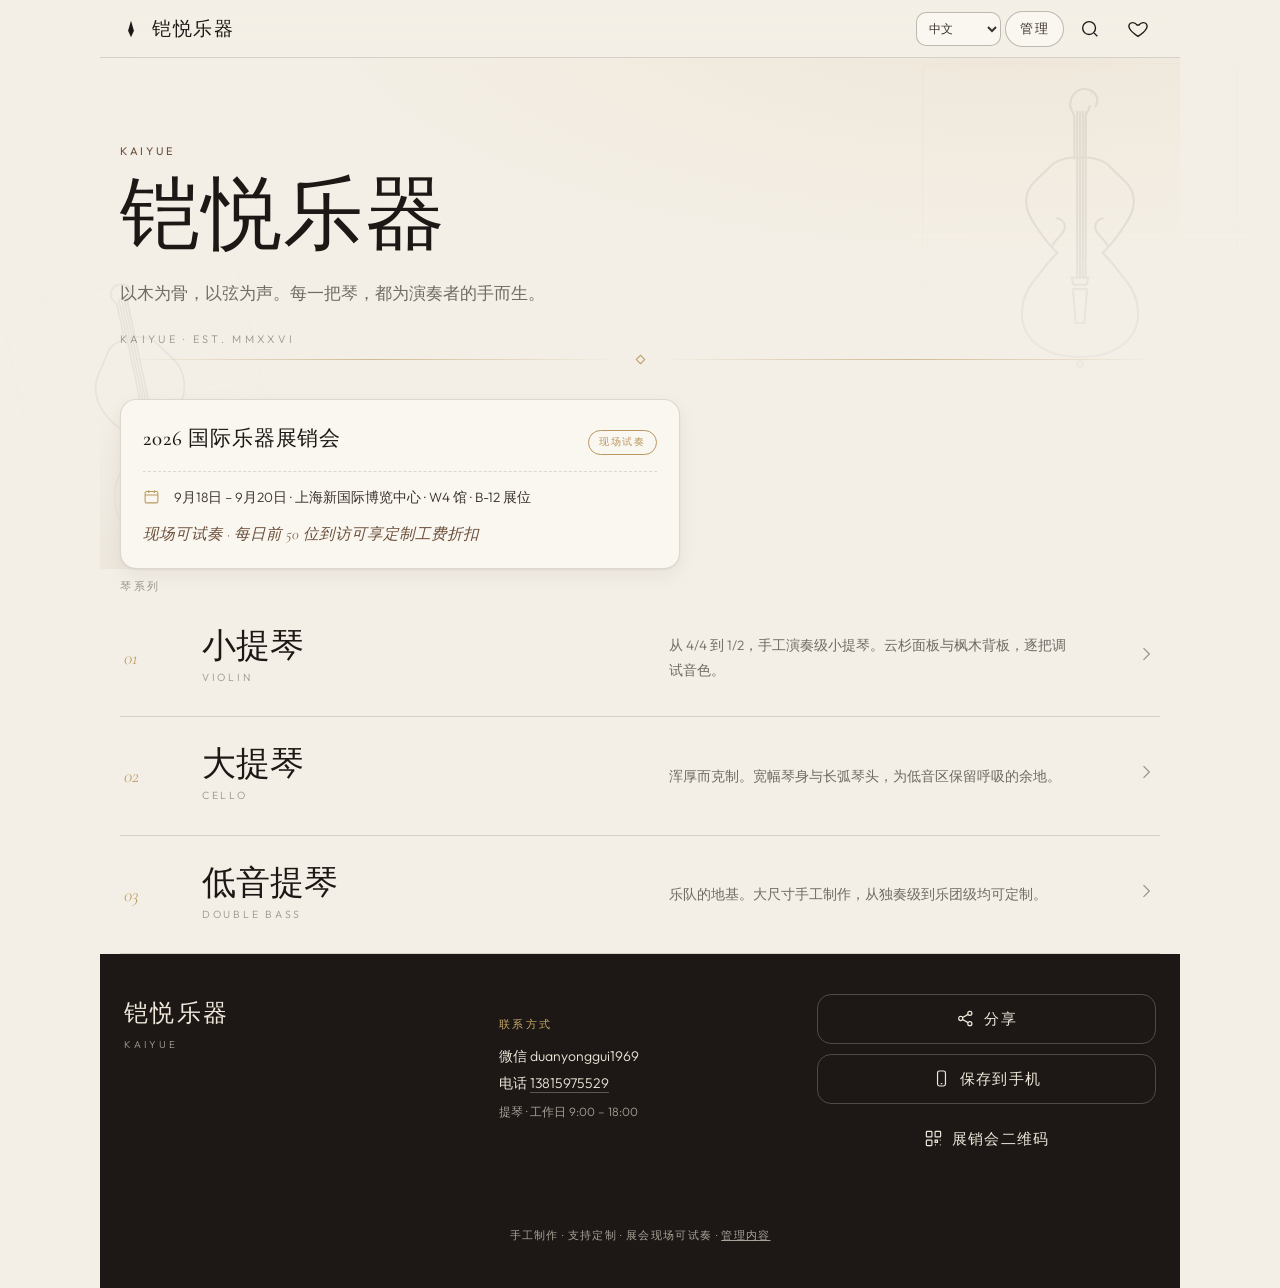
==== index.html @ 927de831 "full i18n for instruments (en/ja/ko), brand kaiyue, tag labels" ====
<!doctype html>
<html lang="zh-CN">
<head>
<meta charset="utf-8">
<meta name="viewport" content="width=device-width, initial-scale=1, viewport-fit=cover">
<title>拾弦提琴工坊 · 手工提琴</title>
<meta name="description" content="拾弦提琴工坊：手工小提琴、大提琴、低音提琴。2026 国际乐器展销会现场展示，扫码即览全部琴款。">
<meta name="theme-color" content="#1d1815">
<link rel="icon" href="data:image/svg+xml,%3Csvg xmlns='http://www.w3.org/2000/svg' viewBox='0 0 32 32'%3E%3Crect width='32' height='32' rx='7' fill='%231d1815'/%3E%3Cpath d='M16 8 L20 22 L16 24 L12 22 Z' fill='%23c9a86a'/%3E%3C/svg%3E">
<link rel="preconnect" href="https://fonts.googleapis.com">
<link rel="preconnect" href="https://fonts.gstatic.com" crossorigin>
<link href="https://fonts.googleapis.com/css2?family=Cormorant+Garamond:ital,wght@0,300;0,400;0,500;1,300&family=Outfit:wght@300;400;500&display=swap" rel="stylesheet">
<link rel="stylesheet" href="css/style.css?v=12">
</head>
<body>
<div class="app">
  <header class="topbar" id="topbar">
    <button class="brand" data-route="/" aria-label="回到首页">
      <span class="brand-mark" aria-hidden="true"></span>
      <span class="brand-name" id="brandName">拾弦提琴工坊</span>
    </button>
    <div class="topbar-actions">
      <select class="lang-select" id="langSel" aria-label="Language"></select>
      <button class="top-admin" data-route="/admin" aria-label="内容管理">管理</button>
      <button class="icon-btn" id="btnSearch" data-route="/search" aria-label="搜索">
        <svg viewBox="0 0 24 24" fill="none" stroke="currentColor" stroke-width="1.5"><circle cx="11" cy="11" r="7"/><path d="m20 20-3.5-3.5"/></svg>
      </button>
      <button class="icon-btn" id="btnFav" data-route="/favorites" aria-label="我的收藏">
        <svg viewBox="0 0 24 24" fill="none" stroke="currentColor" stroke-width="1.5"><path d="M12 20s-7.5-4.6-9.5-9C1 7.5 3.4 5 6.2 5c1.9 0 3.6 1 4.6 2.6h2.4C14.2 6 15.9 5 17.8 5 20.6 5 23 7.5 21.5 11c-2 4.4-9.5 9-9.5 9z"/></svg>
        <span class="badge-dot" id="favCount" hidden></span>
      </button>
    </div>
  </header>

  <nav class="series-rail" id="seriesRail" aria-label="系列切换">
    <button class="rail-chip" data-route="/" id="railHome">首页</button>
    <button class="rail-chip" data-series="violin">小提琴</button>
    <button class="rail-chip" data-series="cello">大提琴</button>
    <button class="rail-chip" data-series="bass">低音提琴</button>
    <button class="rail-chip" data-route="/favorites" id="railFav">收藏</button>
  </nav>

  <main id="view" class="view" aria-live="polite"></main>

  <footer class="footer">
    <div class="footer-brand">
      <p class="footer-name" id="footerBrand">拾弦提琴工坊</p>
      <p class="footer-en" id="footerEn">SHIXIAN · LUTHIER</p>
    </div>
    <div class="footer-contact">
      <p class="footer-label" id="footerContactLabel">联系方式</p>
      <p class="contact-line">微信 <span id="footerWechat">shixian_luthier</span></p>
      <p class="contact-line">电话 <a href="tel:13800000000" id="footerPhone">138-0000-0000</a></p>
      <p class="footer-note" id="footerNote"></p>
    </div>
    <div class="footer-actions">
      <button class="btn btn-ghost" id="btnShare">
        <svg viewBox="0 0 24 24" fill="none" stroke="currentColor" stroke-width="1.5"><circle cx="6" cy="12" r="2.6"/><circle cx="17.5" cy="5.5" r="2.6"/><circle cx="17.5" cy="18.5" r="2.6"/><path d="m8.4 10.8 6.8-4m-6.8 6.4 6.8 4"/></svg>
        <span data-lbl="share">分享</span>
      </button>
      <button class="btn btn-ghost" id="btnSavePhone">
        <svg viewBox="0 0 24 24" fill="none" stroke="currentColor" stroke-width="1.5"><rect x="7" y="2.5" width="10" height="19" rx="2.4"/><path d="M11 18.5h2"/></svg>
        <span data-lbl="savePhone">保存到手机</span>
      </button>
      <button class="btn btn-solid" id="btnQr">
        <svg viewBox="0 0 24 24" fill="none" stroke="currentColor" stroke-width="1.5"><rect x="3" y="3" width="7" height="7" rx="1"/><rect x="14" y="3" width="7" height="7" rx="1"/><rect x="3" y="14" width="7" height="7" rx="1"/><path d="M14 14h3v3h-3zM20 14h1M14 20h1M20 20h1"/></svg>
        <span data-lbl="qr">展销会二维码</span>
      </button>
    </div>
    <p class="footer-copy">手工制作 · 支持定制 · 展会现场可试奏 · <button class="admin-link" data-route="/admin">管理内容</button></p>
  </footer>
</div>

<div class="lightbox" id="lightbox" hidden>
  <button class="lightbox-close" id="lbClose" aria-label="关闭">
    <svg viewBox="0 0 24 24" fill="none" stroke="currentColor" stroke-width="1.5"><path d="M6 6l12 12M18 6L6 18"/></svg>
  </button>
  <img id="lbImg" alt="" />
  <p class="lightbox-caption" id="lbCaption"></p>
</div>

<div class="modal" id="modal" hidden>
  <div class="modal-card">
    <button class="modal-close" id="modalClose" aria-label="关闭">
      <svg viewBox="0 0 24 24" fill="none" stroke="currentColor" stroke-width="1.5"><path d="M6 6l12 12M18 6L6 18"/></svg>
    </button>
    <div id="modalBody"></div>
  </div>
</div>

<div class="toast" id="toast" hidden></div>

<script src="js/app.js?v=18" defer></script>
</body>
</html>
---- css/style.css ----
/* ============================================================
   拾弦提琴工坊 · 展销会手机官网
   Minimal & elegant — deep wood / cream / muted gold
   ============================================================ */

:root {
  --ink: #1d1815;
  --ink-2: #3a322b;
  --wood: #4a3428;
  --wood-2: #6b4f3a;
  --cream: #f4efe6;
  --paper: #faf7f0;
  --gold: #b9985f;
  --gold-2: #c9a86a;
  --line: rgba(29, 24, 21, 0.14);
  --line-strong: rgba(29, 24, 21, 0.28);
  --muted: rgba(29, 24, 21, 0.62);
  --muted-2: rgba(29, 24, 21, 0.42);
  --on-dark: #efe8db;
  --on-dark-muted: rgba(239, 232, 219, 0.66);
  --font-display: "Cormorant Garamond", Georgia, "Songti SC", serif;
  --font-body: "Outfit", -apple-system, BlinkMacSystemFont, "PingFang SC", "Microsoft YaHei", sans-serif;
  --r-s: 10px;
  --r-m: 16px;
  --r-l: 24px;
  --topbar-h: 58px;
  --ease: cubic-bezier(0.22, 0.61, 0.36, 1);
  --shadow-1: 0 1px 2px rgba(29, 24, 21, 0.05), 0 6px 20px rgba(29, 24, 21, 0.06);
}

* { margin: 0; padding: 0; box-sizing: border-box; }

/* The hidden attribute must always win over any author display rule
   (fixes invisible fixed overlays intercepting pointer events). */
[hidden] { display: none !important; }

html { -webkit-text-size-adjust: 100%; scroll-behavior: smooth; }

body {
  font-family: var(--font-body);
  font-weight: 300;
  font-size: 16px;
  line-height: 1.65;
  color: var(--ink);
  background: var(--cream);
  -webkit-font-smoothing: antialiased;
  min-height: 100dvh;
}

img { display: block; max-width: 100%; }
a { color: inherit; text-decoration: none; }
button { font: inherit; color: inherit; background: none; border: 0; cursor: pointer; }
button:focus-visible, a:focus-visible { outline: 2px solid var(--gold); outline-offset: 2px; border-radius: 4px; }

::selection { background: var(--gold-2); color: var(--ink); }

.app { max-width: 720px; margin: 0 auto; min-height: 100dvh; display: flex; flex-direction: column; }

/* ---------- topbar ---------- */
.topbar {
  position: sticky; top: 0; z-index: 40;
  height: var(--topbar-h);
  display: flex; align-items: center; justify-content: space-between;
  padding: 0 20px;
  background: rgba(244, 239, 230, 0.88);
  -webkit-backdrop-filter: blur(14px); backdrop-filter: blur(14px);
  border-bottom: 1px solid var(--line);
}
.brand { display: flex; align-items: center; gap: 10px; padding: 6px 0; }
.brand-mark {
  width: 22px; height: 22px; flex: none;
  background: var(--ink);
  -webkit-mask: url("data:image/svg+xml,%3Csvg xmlns='http://www.w3.org/2000/svg' viewBox='0 0 24 24'%3E%3Cpath d='M12 3 15.2 14 12 21 8.8 14 Z'/%3E%3C/svg%3E") center/contain no-repeat;
  mask: url("data:image/svg+xml,%3Csvg xmlns='http://www.w3.org/2000/svg' viewBox='0 0 24 24'%3E%3Cpath d='M12 3 15.2 14 12 21 8.8 14 Z'/%3E%3C/svg%3E") center/contain no-repeat;
}
.brand-name { font-family: var(--font-display); font-size: 19px; font-weight: 500; letter-spacing: 0.08em; }
.topbar-actions { display: flex; gap: 4px; align-items: center; }
.top-admin {
  height: 36px; padding: 0 14px; border-radius: 999px;
  border: 1px solid var(--line-strong); background: var(--paper);
  font-size: 12.5px; letter-spacing: 0.12em; color: var(--ink-2);
  transition: background-color 0.2s var(--ease), border-color 0.2s var(--ease);
}
.top-admin:active { background: rgba(29, 24, 21, 0.07); border-color: var(--gold); }
.icon-btn {
  position: relative; width: 44px; height: 44px; border-radius: 12px;
  display: inline-flex; align-items: center; justify-content: center;
  color: var(--ink); transition: background-color 0.2s var(--ease);
}
.icon-btn:active { background: rgba(29, 24, 21, 0.07); }
.icon-btn svg { width: 22px; height: 22px; }
.badge-dot {
  position: absolute; top: 7px; right: 7px;
  min-width: 16px; height: 16px; padding: 0 4px;
  border-radius: 999px; background: var(--gold); color: #fff;
  font-size: 10px; font-weight: 500; line-height: 16px; text-align: center;
}

/* ---------- floating series rail ---------- */
.series-rail {
  position: fixed; top: calc(var(--topbar-h) + 10px); left: 0; right: 0; z-index: 39;
  display: flex; gap: 8px; justify-content: flex-start; overflow-x: auto;
  padding: 6px 20px 10px;
  scrollbar-width: none; -webkit-overflow-scrolling: touch;
  transform: translateY(-8px); opacity: 0; pointer-events: none;
  transition: transform 0.28s var(--ease), opacity 0.28s var(--ease);
}
.series-rail.show { transform: translateY(0); opacity: 1; pointer-events: auto; }
.series-rail::-webkit-scrollbar { display: none; }
.rail-chip {
  flex: none; height: 36px; padding: 0 18px; border-radius: 999px;
  background: var(--paper); border: 1px solid var(--line-strong);
  font-size: 13px; letter-spacing: 0.06em; color: var(--ink-2);
  transition: background-color 0.2s var(--ease), color 0.2s var(--ease), border-color 0.2s var(--ease);
}
.rail-chip.active { background: var(--ink); border-color: var(--ink); color: var(--on-dark); }

/* ---------- view + reveal ---------- */
.view { flex: 1; }
.view > section { padding: 0 20px; }
.reveal { opacity: 0; transform: translateY(14px); transition: opacity 0.55s var(--ease), transform 0.55s var(--ease); }
.reveal.in { opacity: 1; transform: none; }
@media (prefers-reduced-motion: reduce) {
  .reveal { opacity: 1; transform: none; transition: none; }
  * { scroll-behavior: auto !important; }
}

/* ---------- hero (home) ---------- */
.hero { padding-top: 56px !important; padding-bottom: 40px; }
.eyebrow {
  font-size: 11px; letter-spacing: 0.24em; text-transform: uppercase;
  color: var(--wood-2); font-weight: 400;
}
.hero h1 {
  margin-top: 14px;
  font-family: var(--font-display); font-weight: 300;
  font-size: clamp(2.5rem, 10.5vw, 4.2rem);
  line-height: 1.06; letter-spacing: 0.01em;
}
.hero-tagline {
  margin-top: 18px; max-width: 30em;
  color: var(--muted); font-size: 15px; line-height: 1.9;
}
.hero-en { margin-top: 22px; color: var(--muted-2); font-size: 11px; letter-spacing: 0.3em; text-transform: uppercase; }

/* expo card */
.expo {
  margin-top: 36px; padding: 22px 22px 20px;
  background: var(--paper); border: 1px solid var(--line); border-radius: var(--r-m);
  box-shadow: var(--shadow-1);
}
.expo-head { display: flex; align-items: baseline; justify-content: space-between; gap: 12px; }
.expo-title { font-family: var(--font-display); font-size: 21px; font-weight: 500; letter-spacing: 0.04em; }
.expo-badge {
  flex: none; font-size: 10px; letter-spacing: 0.18em; color: var(--gold);
  border: 1px solid var(--gold); border-radius: 999px; padding: 3px 10px;
}
.expo-row {
  display: flex; gap: 14px; margin-top: 14px;
  padding-top: 14px; border-top: 1px dashed var(--line);
  font-size: 13.5px; color: var(--ink-2);
}
.expo-row svg { width: 17px; height: 17px; flex: none; color: var(--gold); margin-top: 2px; }
.expo-note { margin-top: 14px; font-family: var(--font-display); font-style: italic; font-size: 15.5px; color: var(--wood-2); }

/* ---------- series index (home) ---------- */
.series-index { padding-top: 8px !important; padding-bottom: 44px; }
.series-index-title { font-size: 11px; letter-spacing: 0.24em; text-transform: uppercase; color: var(--muted-2); margin-bottom: 4px; }
.series-row {
  display: grid; grid-template-columns: 44px 1fr auto; align-items: center;
  gap: 14px; padding: 22px 2px;
  border-bottom: 1px solid var(--line);
  transition: background-color 0.2s var(--ease);
}
.series-row:first-child { border-top: 1px solid var(--line); }
.series-row:active { background: rgba(29, 24, 21, 0.03); }
.series-num { font-family: var(--font-display); font-style: italic; font-size: 19px; color: var(--gold); }
.series-row h2 { font-family: var(--font-display); font-weight: 400; font-size: clamp(1.55rem, 6vw, 2.1rem); line-height: 1.1; }
.series-row .en { font-size: 10.5px; letter-spacing: 0.26em; text-transform: uppercase; color: var(--muted-2); margin-top: 3px; }
.series-arrow { color: var(--muted-2); }
.series-arrow svg { width: 20px; height: 20px; }
.series-desc { display: none; }

/* ---------- chips / tags ---------- */
.chip-row { display: flex; flex-wrap: wrap; gap: 8px; }
.tag {
  display: inline-flex; align-items: center; gap: 5px;
  height: 24px; padding: 0 10px; border-radius: 999px;
  font-size: 11px; letter-spacing: 0.1em; border: 1px solid;
  line-height: 1;
}
.tag::before { content: ""; width: 4px; height: 4px; border-radius: 50%; background: currentColor; }
.tag-gold { color: var(--wood-2); border-color: rgba(185, 152, 95, 0.55); background: rgba(185, 152, 95, 0.08); }
.tag-wood { color: var(--wood); border-color: rgba(74, 52, 40, 0.4); background: rgba(74, 52, 40, 0.06); }
.tag-ink { color: var(--ink); border-color: rgba(29, 24, 21, 0.35); background: rgba(29, 24, 21, 0.04); }
.tag-outline { color: var(--ink-2); border-color: var(--line-strong); background: transparent; }

.filter-chip {
  flex: none; height: 34px; padding: 0 15px; border-radius: 999px;
  border: 1px solid var(--line-strong); background: var(--paper);
  font-size: 12.5px; letter-spacing: 0.05em; color: var(--ink-2);
  transition: background-color 0.2s var(--ease), color 0.2s var(--ease), border-color 0.2s var(--ease);
}
.filter-chip.active { background: var(--ink); border-color: var(--ink); color: var(--on-dark); }

/* ---------- page headers ---------- */
.back-row { text-align: left; margin-bottom: 20px; }
.back-pill {
  display: inline-flex; align-items: center; justify-content: center; gap: 6px;
  height: 44px; padding: 0 26px; border-radius: 999px;
  border: 1px solid var(--line-strong); background: var(--paper);
  font-size: 13px; letter-spacing: 0.16em; color: var(--ink-2);
  transition: background-color 0.2s var(--ease), border-color 0.2s var(--ease), transform 0.15s var(--ease);
}
.back-pill:active { transform: scale(0.97); background: rgba(29, 24, 21, 0.05); }
.back-pill svg { width: 16px; height: 16px; }
.page-head { padding-top: 44px !important; padding-bottom: 26px; }
.page-head .eyebrow { display: block; }
.page-head h1 { font-family: var(--font-display); font-weight: 300; font-size: clamp(2.1rem, 8vw, 3.2rem); line-height: 1.08; margin-top: 10px; }
.page-desc { margin-top: 12px; color: var(--muted); font-size: 14.5px; max-width: 34em; line-height: 1.85; }

/* ---------- instrument cards ---------- */
.grid-list { display: grid; gap: 18px; padding-bottom: 48px; }
.instrument-card {
  background: var(--paper); border: 1px solid var(--line); border-radius: var(--r-m);
  overflow: hidden; box-shadow: var(--shadow-1);
  display: flex; flex-direction: column;
  transition: transform 0.25s var(--ease), box-shadow 0.25s var(--ease);
}
.instrument-card:active { transform: scale(0.988); }
.card-media { position: relative; aspect-ratio: 4 / 3; overflow: hidden; background: #efe9dc; }
.card-media img {
  width: 100%; height: 100%; object-fit: cover;
  transition: transform 0.6s var(--ease);
}
.card-media img.loaded { animation: fadein 0.5s var(--ease); }
@keyframes fadein { from { opacity: 0; } to { opacity: 1; } }
.fav-btn {
  position: absolute; top: 10px; right: 10px; z-index: 2;
  width: 42px; height: 42px; border-radius: 50%;
  background: rgba(250, 247, 240, 0.92);
  -webkit-backdrop-filter: blur(6px); backdrop-filter: blur(6px);
  display: inline-flex; align-items: center; justify-content: center;
  box-shadow: 0 2px 10px rgba(29, 24, 21, 0.12);
  transition: transform 0.2s var(--ease);
}
.fav-btn:active { transform: scale(0.9); }
.fav-btn svg { width: 21px; height: 21px; stroke: var(--ink-2); fill: none; }
.fav-btn.on svg { fill: var(--gold); stroke: var(--gold); }
.zoom-hint {
  position: absolute; left: 10px; bottom: 10px; z-index: 2;
  height: 26px; padding: 0 10px; border-radius: 999px;
  background: rgba(29, 24, 21, 0.55); color: var(--on-dark);
  font-size: 10.5px; letter-spacing: 0.14em; display: inline-flex; align-items: center;
  -webkit-backdrop-filter: blur(4px); backdrop-filter: blur(4px);
}
.card-body { padding: 16px 18px 18px; display: flex; flex-direction: column; gap: 10px; }
.card-name { font-family: var(--font-display); font-size: 21px; font-weight: 500; line-height: 1.2; letter-spacing: 0.02em; }
.card-specs { color: var(--muted); font-size: 12.5px; line-height: 1.75; display: -webkit-box; -webkit-line-clamp: 2; -webkit-box-orient: vertical; overflow: hidden; }
.card-foot { margin-top: 2px; display: flex; align-items: baseline; justify-content: space-between; gap: 10px; }
.price { font-family: var(--font-display); font-size: 20px; font-weight: 500; color: var(--wood-2); letter-spacing: 0.02em; }
.price.negotiable { font-size: 16px; color: var(--muted); }
.card-more { font-size: 11.5px; letter-spacing: 0.16em; color: var(--gold); text-transform: uppercase; }

/* ---------- detail page ---------- */
.back-link {
  display: inline-flex; align-items: center; gap: 6px;
  height: 44px; padding: 0 4px; color: var(--muted);
  font-size: 13px; letter-spacing: 0.1em;
}
.back-link svg { width: 18px; height: 18px; }
.detail { padding-bottom: 56px; }
.detail-media {
  position: relative; border-radius: var(--r-m); overflow: hidden;
  aspect-ratio: 4 / 3; background: #efe9dc; border: 1px solid var(--line);
}
.detail-media img { width: 100%; height: 100%; object-fit: cover; }
.detail-media .fav-btn { top: 12px; right: 12px; }
.detail-title { margin-top: 24px; }
.detail-title h1 { font-family: var(--font-display); font-weight: 400; font-size: clamp(1.9rem, 7.5vw, 2.9rem); line-height: 1.1; }
.detail-series { margin-top: 6px; font-size: 11px; letter-spacing: 0.24em; text-transform: uppercase; color: var(--muted-2); }
.detail-tags { margin-top: 14px; }
.detail-price { margin-top: 18px; font-family: var(--font-display); font-size: 30px; font-weight: 500; color: var(--wood-2); }
.detail-price .negotiable { font-size: 20px; color: var(--muted); }
.detail-note { margin-top: 10px; font-family: var(--font-display); font-style: italic; font-size: 15.5px; color: var(--muted); }
.param-table { margin-top: 24px; border-top: 1px solid var(--line); }
.param-row {
  display: grid; grid-template-columns: 84px 1fr; gap: 14px;
  padding: 13px 2px; border-bottom: 1px solid var(--line);
  font-size: 13.5px; line-height: 1.7;
}
.param-row dt { color: var(--muted-2); font-size: 11.5px; letter-spacing: 0.12em; padding-top: 2px; }
.param-row dd { color: var(--ink-2); font-weight: 300; }
.detail-actions { margin-top: 30px; display: grid; gap: 10px; }
.btn {
  height: 50px; border-radius: 14px;
  display: inline-flex; align-items: center; justify-content: center; gap: 9px;
  font-size: 14.5px; letter-spacing: 0.08em; font-weight: 400;
  transition: transform 0.15s var(--ease), background-color 0.2s var(--ease), border-color 0.2s var(--ease);
}
.btn:active { transform: scale(0.985); }
.btn svg { width: 19px; height: 19px; }
.btn-solid { background: var(--ink); color: var(--on-dark); }
.btn-solid:active { background: var(--ink-2); }
.btn-outline { border: 1px solid var(--line-strong); background: var(--paper); color: var(--ink); }
.btn-ghost { border: 1px solid rgba(239, 232, 219, 0.24); color: var(--on-dark); }
.btn-fav-on { background: var(--wood); color: var(--on-dark); }
.btn-row { display: grid; grid-template-columns: 1fr 1fr; gap: 10px; }

/* ---------- favorites / search ---------- */
.search-box { display: flex; align-items: center; gap: 12px; padding: 2px 0 16px; border-bottom: 1px solid var(--line-strong); }
.search-box svg { width: 20px; height: 20px; color: var(--muted-2); flex: none; }
.search-box input {
  flex: 1; border: 0; background: transparent; outline: none;
  font: inherit; font-weight: 300; font-size: 17px; color: var(--ink);
}
.search-box input::placeholder { color: var(--muted-2); }
.result-count { margin: 14px 0 4px; font-size: 11.5px; letter-spacing: 0.14em; color: var(--muted-2); }
.empty {
  padding: 64px 20px; text-align: center; color: var(--muted);
}
.empty .empty-mark { width: 34px; height: 34px; margin: 0 auto 18px; color: var(--muted-2); }
.empty h3 { font-family: var(--font-display); font-weight: 400; font-size: 21px; color: var(--ink-2); margin-bottom: 8px; }
.empty p { font-size: 13.5px; }
.empty .btn { margin: 22px auto 0; max-width: 240px; width: 100%; }

/* ---------- skeleton ---------- */
.sk-card { border-radius: var(--r-m); overflow: hidden; background: var(--paper); border: 1px solid var(--line); }
.sk-media { aspect-ratio: 4/3; background: linear-gradient(100deg, #ede7d9 40%, #f3eee2 50%, #ede7d9 60%); background-size: 200% 100%; animation: shimmer 1.3s infinite linear; }
.sk-body { padding: 16px 18px; }
.sk-line { height: 12px; border-radius: 6px; margin-bottom: 10px; background: linear-gradient(100deg, #e9e2d2 40%, #f1ecdf 50%, #e9e2d2 60%); background-size: 200% 100%; animation: shimmer 1.3s infinite linear; }
.sk-line.w60 { width: 60%; } .sk-line.w40 { width: 40%; } .sk-line.w80 { width: 80%; }
@keyframes shimmer { to { background-position: -200% 0; } }

/* ---------- footer ---------- */
.footer { margin-top: auto; background: var(--ink); color: var(--on-dark); padding: 40px 24px 44px; }
.footer-brand { padding-bottom: 22px; border-bottom: 1px solid rgba(239, 232, 219, 0.14); }
.footer-name { font-family: var(--font-display); font-size: 24px; font-weight: 400; letter-spacing: 0.06em; }
.footer-en { margin-top: 4px; font-size: 10px; letter-spacing: 0.3em; text-transform: uppercase; color: var(--on-dark-muted); }
.footer-contact { padding: 22px 0; border-bottom: 1px solid rgba(239, 232, 219, 0.14); }
.footer-label { font-size: 10.5px; letter-spacing: 0.24em; text-transform: uppercase; color: var(--gold-2); margin-bottom: 10px; }
.contact-line { font-size: 14px; line-height: 1.9; color: var(--on-dark); }
.contact-line a { border-bottom: 1px solid rgba(239, 232, 219, 0.3); }
.footer-note { margin-top: 6px; font-size: 12px; color: var(--on-dark-muted); }
.footer-actions { padding: 22px 0 0; display: grid; grid-template-columns: 1fr; gap: 10px; }
.footer-copy { margin-top: 26px; font-size: 11px; letter-spacing: 0.12em; color: var(--on-dark-muted); text-align: center; }

/* ---------- lightbox ---------- */
.lightbox {
  position: fixed; inset: 0; z-index: 90;
  background: rgba(20, 16, 12, 0.93);
  -webkit-backdrop-filter: blur(8px); backdrop-filter: blur(8px);
  display: flex; flex-direction: column; align-items: center; justify-content: center;
  padding: 24px; opacity: 0; transition: opacity 0.25s var(--ease);
}
.lightbox.open { opacity: 1; }
.lightbox img {
  max-width: 94vw; max-height: 76vh; object-fit: contain; border-radius: 6px;
  box-shadow: 0 18px 60px rgba(0, 0, 0, 0.5);
  transform: scale(0.96); transition: transform 0.25s var(--ease);
}
.lightbox.open img { transform: scale(1); }
.lightbox-close {
  position: absolute; top: calc(env(safe-area-inset-top, 0px) + 12px); right: 16px;
  width: 46px; height: 46px; border-radius: 50%;
  background: rgba(239, 232, 219, 0.12); color: var(--on-dark);
  display: inline-flex; align-items: center; justify-content: center;
}
.lightbox-close svg { width: 22px; height: 22px; }
.lightbox-caption { margin-top: 18px; color: var(--on-dark-muted); font-size: 13px; letter-spacing: 0.06em; text-align: center; }

/* ---------- modal ---------- */
.modal {
  position: fixed; inset: 0; z-index: 80;
  background: rgba(20, 16, 12, 0.55); -webkit-backdrop-filter: blur(4px); backdrop-filter: blur(4px);
  display: flex; align-items: flex-end; justify-content: center;
  opacity: 0; transition: opacity 0.22s var(--ease);
}
.modal.open { opacity: 1; }
.modal-card {
  width: 100%; max-width: 560px;
  background: var(--paper); border-radius: 24px 24px 0 0;
  padding: 26px 24px calc(30px + env(safe-area-inset-bottom, 0px));
  position: relative;
  transform: translateY(24px); transition: transform 0.28s var(--ease);
}
.modal.open .modal-card { transform: none; }
.modal-close { position: absolute; top: 12px; right: 12px; width: 42px; height: 42px; border-radius: 50%; color: var(--muted); display: inline-flex; align-items: center; justify-content: center; }
.modal-close svg { width: 20px; height: 20px; }
.modal-card h3 { font-family: var(--font-display); font-size: 22px; font-weight: 500; margin-bottom: 6px; }
.modal-card .sub { color: var(--muted); font-size: 13px; margin-bottom: 18px; }
.save-step { display: flex; gap: 12px; padding: 12px 0; border-bottom: 1px solid var(--line); font-size: 13.5px; line-height: 1.7; }
.save-step b { font-weight: 500; color: var(--ink); }
.save-step .step-num { flex: none; width: 22px; height: 22px; border-radius: 50%; background: var(--ink); color: var(--on-dark); font-size: 11.5px; display: inline-flex; align-items: center; justify-content: center; margin-top: 2px; }
.save-step p { color: var(--ink-2); }
.save-step code { font-family: var(--font-body); font-size: 12.5px; background: rgba(29,24,21,0.06); border-radius: 6px; padding: 2px 6px; }

/* ---------- admin ---------- */
.admin-link { background: none; border: 0; color: inherit; text-decoration: underline; font: inherit; font-size: inherit; letter-spacing: inherit; }
.admin-card { background: var(--paper); border: 1px solid var(--line); border-radius: var(--r-m); padding: 22px; margin-bottom: 18px; }
.admin-label { display: block; margin: 14px 0 6px; font-size: 11.5px; letter-spacing: 0.14em; color: var(--muted-2); text-transform: uppercase; }
.admin-label:first-child { margin-top: 0; }
.admin-input { width: 100%; border: 1px solid var(--line-strong); border-radius: 10px; background: #fff; padding: 11px 13px; font: inherit; font-size: 14.5px; color: var(--ink); outline: none; }
.admin-input:focus { border-color: var(--gold); }
select.admin-input { appearance: auto; }
textarea.admin-input { min-height: 74px; resize: vertical; line-height: 1.6; }
.admin-sec { margin: 22px 0 4px; padding-top: 16px; border-top: 1px dashed var(--line); font-family: var(--font-display); font-size: 17px; font-weight: 500; }
.admin-tabs { display: flex; gap: 8px; overflow-x: auto; padding-bottom: 4px; }
.admin-tab { flex: none; height: 38px; padding: 0 18px; border-radius: 999px; border: 1px solid var(--line-strong); background: var(--paper); font-size: 13px; letter-spacing: 0.05em; color: var(--ink-2); }
.admin-tab.active { background: var(--ink); border-color: var(--ink); color: var(--on-dark); }
.admin-toolbar {
  position: sticky; top: calc(var(--topbar-h) + 6px); z-index: 30;
  background: var(--cream); padding: 8px 0 12px;
  display: flex; flex-direction: column; gap: 14px; margin-bottom: 20px;
}
.img-drop {
  border: 1.5px dashed var(--line-strong); border-radius: 12px;
  background: rgba(185, 152, 95, 0.05);
  padding: 22px 14px; text-align: center; cursor: pointer;
  transition: border-color 0.2s var(--ease), background-color 0.2s var(--ease);
}
.img-drop:active, .img-drop:focus { border-color: var(--gold); background: rgba(185, 152, 95, 0.1); }
.img-drop-hint { font-size: 13px; color: var(--muted); line-height: 1.9; }
.img-drop-hint b { color: var(--ink-2); font-weight: 500; }
.img-drop-hint span { font-size: 11px; color: var(--muted-2); }
.inst-preview { width: 100%; max-height: 260px; object-fit: contain; border-radius: 10px; margin-top: 12px; background: #efe9dc; border: 1px solid var(--line); }
.img-rows { display: flex; flex-direction: column; gap: 8px; margin-top: 10px; }
.img-row { display: grid; grid-template-columns: 96px 1fr 84px; gap: 8px; align-items: center; }
.img-row img { width: 96px; height: 72px; object-fit: contain; background: #efe9dc; border-radius: 8px; border: 1px solid var(--line); }
.img-row .admin-input { padding: 9px 11px; font-size: 12.5px; }
.img-order { display: flex; gap: 4px; justify-content: flex-end; }
.img-order button { width: 40px; height: 40px; border-radius: 10px; border: 1px solid var(--line-strong); background: var(--paper); color: var(--ink-2); font-size: 15px; line-height: 1; }
.img-order .img-del { color: #8a3a28; border-color: rgba(150, 60, 40, 0.4); }
.admin-save-bottom { margin-top: 18px; padding-top: 16px; border-top: 1px dashed var(--line); }
.admin-save-bottom .btn { width: 100%; height: 52px; font-size: 15px; letter-spacing: 0.14em; }
.admin-actions { display: grid; grid-template-columns: repeat(4, 1fr); gap: 8px; }
.admin-actions .btn { height: 44px; font-size: 13px; padding: 0 6px; border-radius: 12px; }
.admin-item { background: var(--paper); border: 1px solid var(--line); border-radius: var(--r-m); padding: 16px 18px; margin-bottom: 12px; }
.admin-item-head { display: flex; align-items: center; justify-content: space-between; gap: 10px; margin-bottom: 12px; }
.admin-item-title { font-family: var(--font-display); font-size: 18px; }
.admin-item-title em { font-family: var(--font-body); font-style: normal; font-size: 11px; letter-spacing: 0.08em; color: var(--muted-2); margin-left: 8px; }
.admin-del { height: 34px; padding: 0 14px; border-radius: 10px; border: 1px solid rgba(150, 60, 40, 0.4); color: #8a3a28; font-size: 12px; background: rgba(150, 60, 40, 0.05); }
.admin-btn { height: 34px; padding: 0 14px; border-radius: 10px; border: 1px solid var(--line-strong); background: var(--paper); color: var(--ink-2); font-size: 12px; margin-right: 6px; }
.admin-grid { display: grid; grid-template-columns: 1fr 1fr; gap: 10px; }
.admin-hint { margin-top: 8px; font-size: 12px; color: var(--muted-2); line-height: 1.7; }
.param-rows { display: flex; flex-direction: column; gap: 8px; margin: 8px 0 4px; }
.param-row-admin { display: grid; grid-template-columns: 90px 1fr 40px; gap: 8px; align-items: center; }
.param-row-admin .admin-input { padding: 9px 11px; font-size: 13.5px; }
.tag-checks { display: flex; flex-wrap: wrap; gap: 10px; margin-top: 6px; }
.tag-check { display: inline-flex; align-items: center; gap: 6px; font-size: 13px; color: var(--ink-2); }
@media (max-width: 480px) {
  .admin-actions { grid-template-columns: 1fr 1fr; }
  .admin-grid { grid-template-columns: 1fr; }
}

/* ---------- carousel (native scroll-snap) ---------- */
.carousel { position: relative; width: 100%; height: 100%; }
.carousel-track {
  display: flex; width: 100%; height: 100%;
  overflow-x: auto; scroll-snap-type: x mandatory;
  scrollbar-width: none; -webkit-overflow-scrolling: touch;
}
.carousel-track::-webkit-scrollbar { display: none; }
.carousel-track img { flex: 0 0 100%; width: 100%; height: 100%; object-fit: contain; background: #efe9dc; scroll-snap-align: start; }
.carousel-arrow {
  position: absolute; top: 50%; transform: translateY(-50%); z-index: 3;
  width: 40px; height: 40px; border-radius: 50%;
  background: rgba(250, 247, 240, 0.92); color: var(--ink-2);
  display: inline-flex; align-items: center; justify-content: center;
  box-shadow: 0 2px 10px rgba(29, 24, 21, 0.14);
}
.carousel-arrow svg { width: 20px; height: 20px; }
.carousel-arrow.prev { left: 10px; } .carousel-arrow.next { right: 10px; }
.carousel-dots {
  position: absolute; bottom: 12px; left: 0; right: 0; z-index: 3;
  display: flex; justify-content: center; gap: 7px;
}
.carousel-dot { width: 7px; height: 7px; border-radius: 50%; background: rgba(29, 24, 21, 0.25); padding: 0; transition: background-color 0.2s var(--ease), transform 0.2s var(--ease); }
.carousel-dot.on { background: var(--gold); transform: scale(1.25); }

/* ---------- hero ornament (subtle) ---------- */
.hero { position: relative; }
.hero-ornament {
  position: absolute; top: -10px; right: -60px; z-index: 0;
  width: 300px; height: 380px; opacity: 0.06; pointer-events: none;
  -webkit-mask-image: linear-gradient(180deg, #000 40%, transparent 100%);
  mask-image: linear-gradient(180deg, #000 40%, transparent 100%);
}
.hero-ornament img { width: 100%; height: 100%; object-fit: contain; }
.hero > *:not(.hero-ornament) { position: relative; z-index: 1; }

/* ---------- lang select ---------- */
.lang-select {
  height: 34px; padding: 0 8px; border-radius: 10px;
  border: 1px solid var(--line-strong); background: var(--paper);
  font: inherit; font-size: 12px; color: var(--ink-2); outline: none;
}

/* ---------- homepage polish (v2) ---------- */
.hero::after {
  content: ""; position: absolute; inset: 0; z-index: 0; pointer-events: none;
  background:
    radial-gradient(120% 90% at 85% -10%, rgba(185, 152, 95, 0.10), transparent 55%),
    radial-gradient(90% 70% at 0% 110%, rgba(74, 52, 40, 0.06), transparent 60%);
}
.hero-ornament { width: 340px; height: 430px; opacity: 0.07; right: -70px; }
.hero-ornament.second { top: auto; bottom: -30px; left: -80px; right: auto; width: 260px; height: 330px; opacity: 0.05; transform: rotate(-12deg); }
.hero h1 { letter-spacing: 0.02em; }
.gold-rule {
  display: flex; align-items: center; gap: 14px; margin: 8px 0 0;
  color: var(--gold);
}
.gold-rule::before, .gold-rule::after { content: ""; flex: 1; height: 1px; background: linear-gradient(90deg, transparent, rgba(185, 152, 95, 0.6), transparent); }
.gold-rule .diamond { width: 7px; height: 7px; transform: rotate(45deg); border: 1px solid var(--gold); flex: none; }
.series-row { position: relative; }
.series-row::after { content: ""; position: absolute; left: 0; bottom: -1px; height: 1px; width: 0; background: var(--gold); transition: width 0.45s var(--ease); }
.series-row:hover::after, .series-row:active::after { width: 100%; }
.series-arrow { transition: transform 0.3s var(--ease); }
.series-row:hover .series-arrow { transform: translateX(4px); color: var(--gold); }
.instrument-card { position: relative; }
.instrument-card::before {
  content: ""; position: absolute; top: 0; left: 14px; right: 14px; height: 1px;
  background: linear-gradient(90deg, transparent, rgba(185, 152, 95, 0.7), transparent);
  opacity: 0; transition: opacity 0.3s var(--ease);
}
.instrument-card:hover::before, .instrument-card:active::before { opacity: 1; }
.card-name { transition: color 0.3s var(--ease); }
.instrument-card:hover .card-name { color: var(--wood-2); }
.footer-name { letter-spacing: 0.1em; }

/* ---------- toast ---------- */
.toast {
  position: fixed; left: 50%; bottom: calc(28px + env(safe-area-inset-bottom, 0px)); z-index: 100;
  transform: translateX(-50%) translateY(10px);
  background: var(--ink); color: var(--on-dark);
  padding: 11px 20px; border-radius: 999px;
  font-size: 13px; letter-spacing: 0.04em; max-width: 86vw; text-align: center;
  opacity: 0; transition: opacity 0.25s var(--ease), transform 0.25s var(--ease);
  box-shadow: 0 10px 30px rgba(0, 0, 0, 0.25);
}
.toast.show { opacity: 1; transform: translateX(-50%) translateY(0); }

/* ---------- wide screens ---------- */
@media (min-width: 760px) {
  .app { max-width: 1080px; }
  .hero { padding-top: 84px !important; padding-bottom: 56px; }
  .hero h1 { font-size: clamp(3rem, 6.5vw, 5rem); }
  .hero-tagline { font-size: 16.5px; }
  .expo { max-width: 560px; }
  .series-row { grid-template-columns: 64px 1fr 1fr auto; padding: 30px 4px; }
  .series-desc { display: block; color: var(--muted); font-size: 13.5px; max-width: 30em; line-height: 1.8; align-self: center; }
  .grid-list { grid-template-columns: 1fr 1fr; gap: 22px; }
  .instrument-card:hover { transform: translateY(-3px); box-shadow: 0 10px 34px rgba(29, 24, 21, 0.1); }
  .card-media:hover img { transform: scale(1.04); }
  .footer { display: grid; grid-template-columns: 1.2fr 1fr 1.2fr; gap: 36px; }
  .footer-brand, .footer-contact { border-bottom: 0; padding-bottom: 0; }
  .footer-actions { padding-top: 0; }
  .footer-copy { grid-column: 1 / -1; }
  .modal { align-items: center; }
  .modal-card { border-radius: 24px; }
  .detail { display: grid; grid-template-columns: 1.05fr 1fr; gap: 44px; align-items: start; }
  .detail-head { grid-column: 1 / -1; }
  .detail-media { position: sticky; top: calc(var(--topbar-h) + 20px); }
}
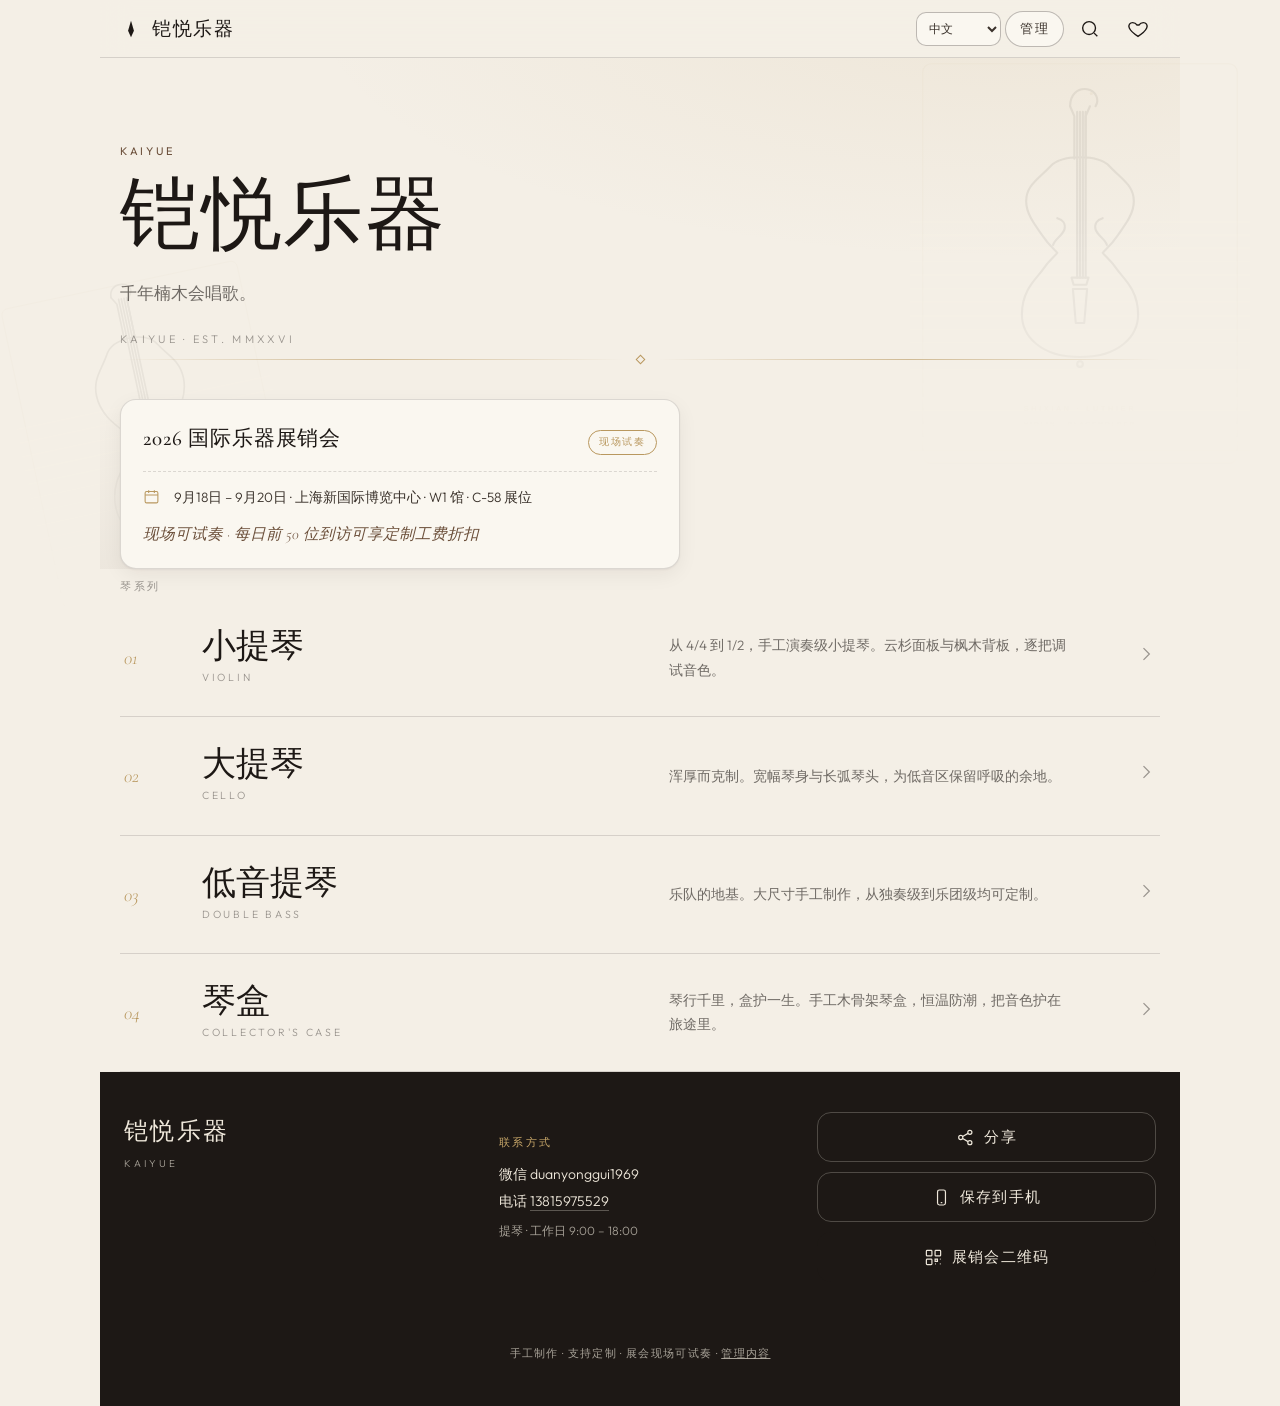
==== commit 27613bad: "deployed site ignores stale localStorage (fixes hidden new content)" ====
--- a/index.html
+++ b/index.html
@@ -10,7 +10,7 @@
 <link rel="preconnect" href="https://fonts.googleapis.com">
 <link rel="preconnect" href="https://fonts.gstatic.com" crossorigin>
 <link href="https://fonts.googleapis.com/css2?family=Cormorant+Garamond:ital,wght@0,300;0,400;0,500;1,300&family=Outfit:wght@300;400;500&display=swap" rel="stylesheet">
-<link rel="stylesheet" href="css/style.css?v=12">
+<link rel="stylesheet" href="css/style.css?v=13">
 </head>
 <body>
 <div class="app">
@@ -90,6 +90,6 @@
 
 <div class="toast" id="toast" hidden></div>
 
-<script src="js/app.js?v=18" defer></script>
+<script src="js/app.js?v=20" defer></script>
 </body>
 </html>
--- a/css/style.css
+++ b/css/style.css
@@ -528,6 +528,10 @@
 .instrument-card:hover .card-name { color: var(--wood-2); }
 .footer-name { letter-spacing: 0.1em; }
 
+.admin-mode { margin-top: 14px; padding: 10px 14px; border-radius: 10px; font-size: 12.5px; line-height: 1.6; }
+.admin-mode.local { background: rgba(74, 52, 40, 0.08); color: var(--wood); border: 1px solid rgba(74, 52, 40, 0.25); }
+.admin-mode.static { background: rgba(150, 60, 40, 0.08); color: #8a3a28; border: 1px solid rgba(150, 60, 40, 0.3); }
+
 /* ---------- toast ---------- */
 .toast {
   position: fixed; left: 50%; bottom: calc(28px + env(safe-area-inset-bottom, 0px)); z-index: 100;
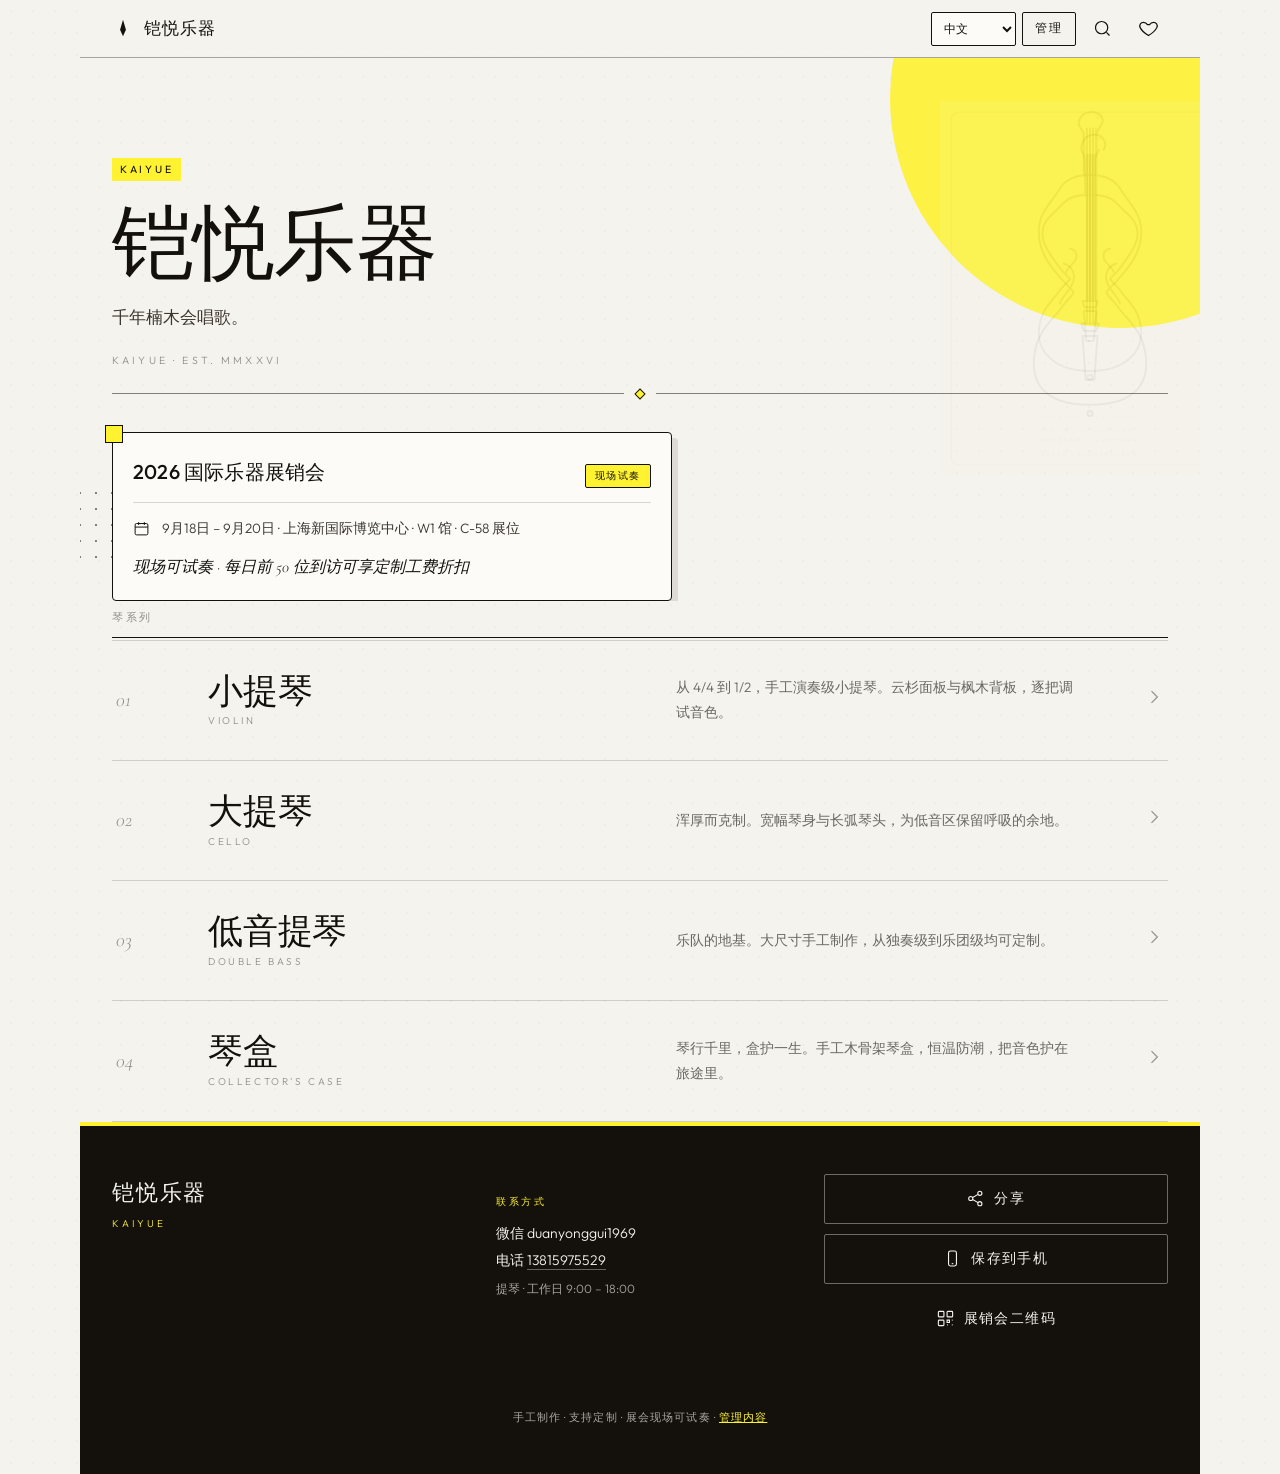
==== commit 88abb70f: "restyle site to New Bauhaus + unify expo venue across 7 languages - css/style.css: full visual overh" ====
--- a/index.html
+++ b/index.html
@@ -3,14 +3,14 @@
 <head>
 <meta charset="utf-8">
 <meta name="viewport" content="width=device-width, initial-scale=1, viewport-fit=cover">
-<title>拾弦提琴工坊 · 手工提琴</title>
+<title>铠悦乐器 · 手工提琴</title>
 <meta name="description" content="拾弦提琴工坊：手工小提琴、大提琴、低音提琴。2026 国际乐器展销会现场展示，扫码即览全部琴款。">
-<meta name="theme-color" content="#1d1815">
+<meta name="theme-color" content="#14110d">
 <link rel="icon" href="data:image/svg+xml,%3Csvg xmlns='http://www.w3.org/2000/svg' viewBox='0 0 32 32'%3E%3Crect width='32' height='32' rx='7' fill='%231d1815'/%3E%3Cpath d='M16 8 L20 22 L16 24 L12 22 Z' fill='%23c9a86a'/%3E%3C/svg%3E">
 <link rel="preconnect" href="https://fonts.googleapis.com">
 <link rel="preconnect" href="https://fonts.gstatic.com" crossorigin>
 <link href="https://fonts.googleapis.com/css2?family=Cormorant+Garamond:ital,wght@0,300;0,400;0,500;1,300&family=Outfit:wght@300;400;500&display=swap" rel="stylesheet">
-<link rel="stylesheet" href="css/style.css?v=13">
+<link rel="stylesheet" href="css/style.css?v=1788529633">
 </head>
 <body>
 <div class="app">
@@ -90,6 +90,6 @@
 
 <div class="toast" id="toast" hidden></div>
 
-<script src="js/app.js?v=20" defer></script>
+<script src="js/app.js?v=1788529633" defer></script>
 </body>
 </html>
--- a/css/style.css
+++ b/css/style.css
@@ -1,40 +1,44 @@
 /* ============================================================
-   拾弦提琴工坊 · 展销会手机官网
-   Minimal & elegant — deep wood / cream / muted gold
+   铠悦乐器 · 手工提琴  —  New Bauhaus / Swiss editorial
+   cream paper · ink rules · electric yellow accent
+   改版：仅替换视觉层，DOM 结构与交互逻辑保持不变
    ============================================================ */
 
 :root {
-  --ink: #1d1815;
-  --ink-2: #3a322b;
-  --wood: #4a3428;
-  --wood-2: #6b4f3a;
-  --cream: #f4efe6;
-  --paper: #faf7f0;
-  --gold: #b9985f;
-  --gold-2: #c9a86a;
-  --line: rgba(29, 24, 21, 0.14);
-  --line-strong: rgba(29, 24, 21, 0.28);
-  --muted: rgba(29, 24, 21, 0.62);
-  --muted-2: rgba(29, 24, 21, 0.42);
-  --on-dark: #efe8db;
-  --on-dark-muted: rgba(239, 232, 219, 0.66);
-  --font-display: "Cormorant Garamond", Georgia, "Songti SC", serif;
-  --font-body: "Outfit", -apple-system, BlinkMacSystemFont, "PingFang SC", "Microsoft YaHei", sans-serif;
-  --r-s: 10px;
-  --r-m: 16px;
-  --r-l: 24px;
+  --paper: #f5f3ed;
+  --paper-2: #fcfbf7;
+  --paper-3: #efece3;
+  --ink: #14110d;
+  --ink-2: #3b352e;
+  --ink-3: #6b6459;
+  --accent: #fef231;
+  --accent-2: #e8d21a;
+  --line: rgba(20, 17, 13, 0.16);
+  --line-strong: rgba(20, 17, 13, 0.34);
+  --muted: rgba(20, 17, 13, 0.62);
+  --muted-2: rgba(20, 17, 13, 0.44);
+  --on-dark: #f5f3ed;
+  --on-dark-muted: rgba(245, 243, 237, 0.66);
+
+  --font-display: "Outfit", -apple-system, BlinkMacSystemFont, "PingFang SC", "Noto Sans SC", "Microsoft YaHei", sans-serif;
+  --font-serif: "Cormorant Garamond", "Songti SC", "Noto Serif SC", Georgia, serif;
+  --font-body: "Outfit", -apple-system, BlinkMacSystemFont, "PingFang SC", "Noto Sans SC", "Microsoft YaHei", sans-serif;
+
+  --r-xs: 2px;
+  --r-s: 4px;
+  --r-m: 6px;
   --topbar-h: 58px;
   --ease: cubic-bezier(0.22, 0.61, 0.36, 1);
-  --shadow-1: 0 1px 2px rgba(29, 24, 21, 0.05), 0 6px 20px rgba(29, 24, 21, 0.06);
+  --shadow-1: 0 1px 2px rgba(20, 17, 13, 0.04), 0 8px 24px rgba(20, 17, 13, 0.05);
+  --shadow-hard: 6px 6px 0 rgba(20, 17, 13, 0.1);
 }
 
 * { margin: 0; padding: 0; box-sizing: border-box; }
 
-/* The hidden attribute must always win over any author display rule
-   (fixes invisible fixed overlays intercepting pointer events). */
+/* hidden 必须压过一切 display 规则（覆盖层否则会拦截点击） */
 [hidden] { display: none !important; }
 
-html { -webkit-text-size-adjust: 100%; scroll-behavior: smooth; }
+html { -webkit-text-size-adjust: 100%; scroll-behavior: smooth; color-scheme: light; }
 
 body {
   font-family: var(--font-body);
@@ -42,7 +46,9 @@
   font-size: 16px;
   line-height: 1.65;
   color: var(--ink);
-  background: var(--cream);
+  background-color: var(--paper);
+  background-image: radial-gradient(rgba(20, 17, 13, 0.028) 1px, transparent 1px);
+  background-size: 22px 22px;
   -webkit-font-smoothing: antialiased;
   min-height: 100dvh;
 }
@@ -50,9 +56,9 @@
 img { display: block; max-width: 100%; }
 a { color: inherit; text-decoration: none; }
 button { font: inherit; color: inherit; background: none; border: 0; cursor: pointer; }
-button:focus-visible, a:focus-visible { outline: 2px solid var(--gold); outline-offset: 2px; border-radius: 4px; }
-
-::selection { background: var(--gold-2); color: var(--ink); }
+button:focus-visible, a:focus-visible { outline: 2px solid var(--ink); outline-offset: 2px; border-radius: var(--r-xs); }
+
+::selection { background: var(--accent); color: var(--ink); }
 
 .app { max-width: 720px; margin: 0 auto; min-height: 100dvh; display: flex; flex-direction: column; }
 
@@ -61,10 +67,10 @@
   position: sticky; top: 0; z-index: 40;
   height: var(--topbar-h);
   display: flex; align-items: center; justify-content: space-between;
-  padding: 0 20px;
-  background: rgba(244, 239, 230, 0.88);
+  padding: 0 18px;
+  background: rgba(245, 243, 237, 0.86);
   -webkit-backdrop-filter: blur(14px); backdrop-filter: blur(14px);
-  border-bottom: 1px solid var(--line);
+  border-bottom: 1px solid var(--line-strong);
 }
 .brand { display: flex; align-items: center; gap: 10px; padding: 6px 0; }
 .brand-mark {
@@ -73,34 +79,41 @@
   -webkit-mask: url("data:image/svg+xml,%3Csvg xmlns='http://www.w3.org/2000/svg' viewBox='0 0 24 24'%3E%3Cpath d='M12 3 15.2 14 12 21 8.8 14 Z'/%3E%3C/svg%3E") center/contain no-repeat;
   mask: url("data:image/svg+xml,%3Csvg xmlns='http://www.w3.org/2000/svg' viewBox='0 0 24 24'%3E%3Cpath d='M12 3 15.2 14 12 21 8.8 14 Z'/%3E%3C/svg%3E") center/contain no-repeat;
 }
-.brand-name { font-family: var(--font-display); font-size: 19px; font-weight: 500; letter-spacing: 0.08em; }
-.topbar-actions { display: flex; gap: 4px; align-items: center; }
+.brand-name {
+  font-family: var(--font-display); font-size: 17px; font-weight: 500;
+  letter-spacing: 0.06em; text-transform: uppercase;
+}
+.topbar-actions { display: flex; gap: 6px; align-items: center; }
 .top-admin {
-  height: 36px; padding: 0 14px; border-radius: 999px;
-  border: 1px solid var(--line-strong); background: var(--paper);
-  font-size: 12.5px; letter-spacing: 0.12em; color: var(--ink-2);
+  height: 34px; padding: 0 12px; border-radius: var(--r-xs);
+  border: 1px solid var(--ink); background: transparent;
+  font-size: 11.5px; letter-spacing: 0.16em; color: var(--ink);
+  text-transform: uppercase;
+  transition: background-color 0.2s var(--ease), color 0.2s var(--ease);
+}
+.top-admin:hover { background: var(--ink); color: var(--on-dark); }
+.top-admin:active { background: var(--accent); color: var(--ink); border-color: var(--ink); }
+.icon-btn {
+  position: relative; width: 40px; height: 40px; border-radius: var(--r-xs);
+  display: inline-flex; align-items: center; justify-content: center;
+  color: var(--ink); border: 1px solid transparent;
   transition: background-color 0.2s var(--ease), border-color 0.2s var(--ease);
 }
-.top-admin:active { background: rgba(29, 24, 21, 0.07); border-color: var(--gold); }
-.icon-btn {
-  position: relative; width: 44px; height: 44px; border-radius: 12px;
-  display: inline-flex; align-items: center; justify-content: center;
-  color: var(--ink); transition: background-color 0.2s var(--ease);
-}
-.icon-btn:active { background: rgba(29, 24, 21, 0.07); }
-.icon-btn svg { width: 22px; height: 22px; }
+.icon-btn:hover { background: rgba(20, 17, 13, 0.05); border-color: var(--line); }
+.icon-btn:active { background: var(--accent); }
+.icon-btn svg { width: 21px; height: 21px; stroke-width: 1.4; }
 .badge-dot {
-  position: absolute; top: 7px; right: 7px;
+  position: absolute; top: 4px; right: 4px;
   min-width: 16px; height: 16px; padding: 0 4px;
-  border-radius: 999px; background: var(--gold); color: #fff;
+  border-radius: 999px; background: var(--ink); color: var(--accent);
   font-size: 10px; font-weight: 500; line-height: 16px; text-align: center;
 }
 
 /* ---------- floating series rail ---------- */
 .series-rail {
-  position: fixed; top: calc(var(--topbar-h) + 10px); left: 0; right: 0; z-index: 39;
+  position: fixed; top: calc(var(--topbar-h) + 8px); left: 0; right: 0; z-index: 39;
   display: flex; gap: 8px; justify-content: flex-start; overflow-x: auto;
-  padding: 6px 20px 10px;
+  padding: 6px 18px 10px;
   scrollbar-width: none; -webkit-overflow-scrolling: touch;
   transform: translateY(-8px); opacity: 0; pointer-events: none;
   transition: transform 0.28s var(--ease), opacity 0.28s var(--ease);
@@ -108,16 +121,17 @@
 .series-rail.show { transform: translateY(0); opacity: 1; pointer-events: auto; }
 .series-rail::-webkit-scrollbar { display: none; }
 .rail-chip {
-  flex: none; height: 36px; padding: 0 18px; border-radius: 999px;
-  background: var(--paper); border: 1px solid var(--line-strong);
-  font-size: 13px; letter-spacing: 0.06em; color: var(--ink-2);
-  transition: background-color 0.2s var(--ease), color 0.2s var(--ease), border-color 0.2s var(--ease);
-}
-.rail-chip.active { background: var(--ink); border-color: var(--ink); color: var(--on-dark); }
+  flex: none; height: 34px; padding: 0 15px; border-radius: var(--r-xs);
+  background: var(--paper-2); border: 1px solid var(--ink);
+  font-size: 12.5px; letter-spacing: 0.06em; color: var(--ink);
+  box-shadow: 2px 2px 0 rgba(20, 17, 13, 0.12);
+  transition: background-color 0.2s var(--ease), color 0.2s var(--ease);
+}
+.rail-chip.active { background: var(--ink); border-color: var(--ink); color: var(--on-dark); box-shadow: none; }
 
 /* ---------- view + reveal ---------- */
 .view { flex: 1; }
-.view > section { padding: 0 20px; }
+.view > section { padding: 0 18px; }
 .reveal { opacity: 0; transform: translateY(14px); transition: opacity 0.55s var(--ease), transform 0.55s var(--ease); }
 .reveal.in { opacity: 1; transform: none; }
 @media (prefers-reduced-motion: reduce) {
@@ -125,322 +139,358 @@
   * { scroll-behavior: auto !important; }
 }
 
-/* ---------- hero (home) ---------- */
-.hero { padding-top: 56px !important; padding-bottom: 40px; }
+/* ---------- hero ---------- */
+.hero { padding-top: 48px !important; padding-bottom: 36px; position: relative; overflow: hidden; }
+.hero::before {
+  /* 米白底上的亮黄圆，切出画面边缘——与海报同源的几何母题 */
+  content: ""; position: absolute; top: -140px; right: -110px; z-index: 0;
+  width: 300px; height: 300px; border-radius: 50%;
+  background: var(--accent); opacity: 0.9; pointer-events: none;
+}
+.hero::after {
+  content: ""; position: absolute; left: -40px; bottom: 40px; z-index: 0;
+  width: 120px; height: 76px; pointer-events: none; opacity: 0.5;
+  background-image: radial-gradient(var(--ink) 1.2px, transparent 1.2px);
+  background-size: 16px 16px;
+}
 .eyebrow {
-  font-size: 11px; letter-spacing: 0.24em; text-transform: uppercase;
-  color: var(--wood-2); font-weight: 400;
+  font-size: 10.5px; letter-spacing: 0.26em; text-transform: uppercase;
+  color: var(--ink); font-weight: 400; position: relative; z-index: 1;
+  display: inline-block; padding: 3px 8px;
+  background: var(--accent);
 }
 .hero h1 {
-  margin-top: 14px;
-  font-family: var(--font-display); font-weight: 300;
-  font-size: clamp(2.5rem, 10.5vw, 4.2rem);
-  line-height: 1.06; letter-spacing: 0.01em;
+  margin-top: 18px; position: relative; z-index: 1;
+  font-family: var(--font-display); font-weight: 500;
+  font-size: clamp(2.6rem, 11vw, 4.4rem);
+  line-height: 1.02; letter-spacing: -0.01em;
 }
 .hero-tagline {
-  margin-top: 18px; max-width: 30em;
-  color: var(--muted); font-size: 15px; line-height: 1.9;
-}
-.hero-en { margin-top: 22px; color: var(--muted-2); font-size: 11px; letter-spacing: 0.3em; text-transform: uppercase; }
+  margin-top: 18px; max-width: 26em; position: relative; z-index: 1;
+  color: var(--ink-2); font-size: 15.5px; line-height: 1.85;
+}
+.hero-en {
+  margin-top: 20px; position: relative; z-index: 1;
+  color: var(--muted-2); font-size: 10.5px; letter-spacing: 0.3em; text-transform: uppercase;
+}
 
 /* expo card */
 .expo {
-  margin-top: 36px; padding: 22px 22px 20px;
-  background: var(--paper); border: 1px solid var(--line); border-radius: var(--r-m);
-  box-shadow: var(--shadow-1);
+  margin-top: 34px; padding: 22px 20px 20px; position: relative; z-index: 1;
+  background: var(--paper-2); border: 1.5px solid var(--ink); border-radius: var(--r-s);
+  box-shadow: var(--shadow-hard);
+}
+.expo::before {
+  content: ""; position: absolute; top: -8px; left: -8px;
+  width: 16px; height: 16px; background: var(--accent); border: 1.5px solid var(--ink);
 }
 .expo-head { display: flex; align-items: baseline; justify-content: space-between; gap: 12px; }
-.expo-title { font-family: var(--font-display); font-size: 21px; font-weight: 500; letter-spacing: 0.04em; }
+.expo-title { font-family: var(--font-display); font-size: 20px; font-weight: 500; letter-spacing: 0.01em; }
 .expo-badge {
-  flex: none; font-size: 10px; letter-spacing: 0.18em; color: var(--gold);
-  border: 1px solid var(--gold); border-radius: 999px; padding: 3px 10px;
+  flex: none; font-size: 10px; letter-spacing: 0.16em; color: var(--ink);
+  background: var(--accent); border: 1.5px solid var(--ink);
+  border-radius: var(--r-xs); padding: 3px 9px; text-transform: uppercase;
 }
 .expo-row {
-  display: flex; gap: 14px; margin-top: 14px;
-  padding-top: 14px; border-top: 1px dashed var(--line);
-  font-size: 13.5px; color: var(--ink-2);
-}
-.expo-row svg { width: 17px; height: 17px; flex: none; color: var(--gold); margin-top: 2px; }
-.expo-note { margin-top: 14px; font-family: var(--font-display); font-style: italic; font-size: 15.5px; color: var(--wood-2); }
-
-/* ---------- series index (home) ---------- */
-.series-index { padding-top: 8px !important; padding-bottom: 44px; }
-.series-index-title { font-size: 11px; letter-spacing: 0.24em; text-transform: uppercase; color: var(--muted-2); margin-bottom: 4px; }
+  display: flex; gap: 12px; margin-top: 14px;
+  padding-top: 14px; border-top: 1px solid var(--line);
+  font-size: 13.5px; color: var(--ink-2); line-height: 1.7;
+}
+.expo-row svg { width: 17px; height: 17px; flex: none; color: var(--ink); margin-top: 3px; stroke-width: 1.4; }
+.expo-note { margin-top: 14px; font-family: var(--font-serif); font-style: italic; font-size: 16px; color: var(--ink); }
+
+/* ---------- series index ---------- */
+.series-index { padding-top: 8px !important; padding-bottom: 40px; }
+.series-index-title {
+  font-size: 10.5px; letter-spacing: 0.26em; text-transform: uppercase;
+  color: var(--muted-2); margin-bottom: 2px;
+  padding-bottom: 10px; border-bottom: 1.5px solid var(--ink);
+}
 .series-row {
   display: grid; grid-template-columns: 44px 1fr auto; align-items: center;
-  gap: 14px; padding: 22px 2px;
+  gap: 14px; padding: 22px 2px; position: relative;
   border-bottom: 1px solid var(--line);
-  transition: background-color 0.2s var(--ease);
-}
-.series-row:first-child { border-top: 1px solid var(--line); }
-.series-row:active { background: rgba(29, 24, 21, 0.03); }
-.series-num { font-family: var(--font-display); font-style: italic; font-size: 19px; color: var(--gold); }
-.series-row h2 { font-family: var(--font-display); font-weight: 400; font-size: clamp(1.55rem, 6vw, 2.1rem); line-height: 1.1; }
-.series-row .en { font-size: 10.5px; letter-spacing: 0.26em; text-transform: uppercase; color: var(--muted-2); margin-top: 3px; }
-.series-arrow { color: var(--muted-2); }
-.series-arrow svg { width: 20px; height: 20px; }
+  transition: background-color 0.25s var(--ease), color 0.25s var(--ease), padding 0.25s var(--ease);
+}
+.series-row:first-of-type { border-top: 1px solid var(--line); }
+.series-row .en, .series-row h2, .series-num, .series-desc { transition: color 0.25s var(--ease); }
+.series-num { font-family: var(--font-serif); font-style: italic; font-size: 20px; color: var(--muted-2); }
+.series-row h2 { font-family: var(--font-display); font-weight: 500; font-size: clamp(1.6rem, 6vw, 2.2rem); line-height: 1.1; letter-spacing: -0.005em; }
+.series-row .en { font-size: 10px; letter-spacing: 0.26em; text-transform: uppercase; color: var(--muted-2); margin-top: 4px; }
+.series-arrow { color: var(--muted-2); transition: transform 0.3s var(--ease), color 0.3s var(--ease); }
+.series-arrow svg { width: 20px; height: 20px; stroke-width: 1.4; }
 .series-desc { display: none; }
 
 /* ---------- chips / tags ---------- */
-.chip-row { display: flex; flex-wrap: wrap; gap: 8px; }
+.chip-row { display: flex; flex-wrap: wrap; gap: 6px; }
 .tag {
   display: inline-flex; align-items: center; gap: 5px;
-  height: 24px; padding: 0 10px; border-radius: 999px;
-  font-size: 11px; letter-spacing: 0.1em; border: 1px solid;
-  line-height: 1;
-}
-.tag::before { content: ""; width: 4px; height: 4px; border-radius: 50%; background: currentColor; }
-.tag-gold { color: var(--wood-2); border-color: rgba(185, 152, 95, 0.55); background: rgba(185, 152, 95, 0.08); }
-.tag-wood { color: var(--wood); border-color: rgba(74, 52, 40, 0.4); background: rgba(74, 52, 40, 0.06); }
-.tag-ink { color: var(--ink); border-color: rgba(29, 24, 21, 0.35); background: rgba(29, 24, 21, 0.04); }
+  height: 22px; padding: 0 8px; border-radius: var(--r-xs);
+  font-size: 10.5px; letter-spacing: 0.08em; border: 1px solid;
+  line-height: 1; text-transform: uppercase;
+}
+.tag::before { content: ""; width: 4px; height: 4px; background: currentColor; }
+.tag-gold { color: var(--ink); border-color: var(--ink); background: var(--accent); }
+.tag-wood { color: var(--ink); border-color: var(--line-strong); background: var(--paper-3); }
+.tag-ink { color: var(--ink); border-color: var(--ink); background: transparent; }
 .tag-outline { color: var(--ink-2); border-color: var(--line-strong); background: transparent; }
 
 .filter-chip {
-  flex: none; height: 34px; padding: 0 15px; border-radius: 999px;
-  border: 1px solid var(--line-strong); background: var(--paper);
-  font-size: 12.5px; letter-spacing: 0.05em; color: var(--ink-2);
-  transition: background-color 0.2s var(--ease), color 0.2s var(--ease), border-color 0.2s var(--ease);
+  flex: none; height: 32px; padding: 0 14px; border-radius: var(--r-xs);
+  border: 1px solid var(--ink); background: var(--paper-2);
+  font-size: 12.5px; letter-spacing: 0.04em; color: var(--ink);
+  transition: background-color 0.2s var(--ease), color 0.2s var(--ease);
 }
 .filter-chip.active { background: var(--ink); border-color: var(--ink); color: var(--on-dark); }
 
 /* ---------- page headers ---------- */
-.back-row { text-align: left; margin-bottom: 20px; }
+.back-row { text-align: left; margin-bottom: 18px; }
 .back-pill {
   display: inline-flex; align-items: center; justify-content: center; gap: 6px;
-  height: 44px; padding: 0 26px; border-radius: 999px;
-  border: 1px solid var(--line-strong); background: var(--paper);
-  font-size: 13px; letter-spacing: 0.16em; color: var(--ink-2);
-  transition: background-color 0.2s var(--ease), border-color 0.2s var(--ease), transform 0.15s var(--ease);
-}
-.back-pill:active { transform: scale(0.97); background: rgba(29, 24, 21, 0.05); }
-.back-pill svg { width: 16px; height: 16px; }
-.page-head { padding-top: 44px !important; padding-bottom: 26px; }
-.page-head .eyebrow { display: block; }
-.page-head h1 { font-family: var(--font-display); font-weight: 300; font-size: clamp(2.1rem, 8vw, 3.2rem); line-height: 1.08; margin-top: 10px; }
-.page-desc { margin-top: 12px; color: var(--muted); font-size: 14.5px; max-width: 34em; line-height: 1.85; }
+  height: 38px; padding: 0 18px; border-radius: var(--r-xs);
+  border: 1px solid var(--ink); background: var(--paper-2);
+  font-size: 12px; letter-spacing: 0.14em; color: var(--ink); text-transform: uppercase;
+  transition: background-color 0.2s var(--ease), transform 0.15s var(--ease);
+}
+.back-pill:hover { background: var(--accent); }
+.back-pill:active { transform: scale(0.97); }
+.back-pill svg { width: 16px; height: 16px; stroke-width: 1.4; }
+.page-head { padding-top: 36px !important; padding-bottom: 22px; }
+.page-head .eyebrow { display: inline-block; }
+.page-head h1 { font-family: var(--font-display); font-weight: 500; font-size: clamp(2.1rem, 8vw, 3.2rem); line-height: 1.06; margin-top: 14px; letter-spacing: -0.01em; }
+.page-desc { margin-top: 12px; color: var(--ink-2); font-size: 14.5px; max-width: 32em; line-height: 1.85; }
 
 /* ---------- instrument cards ---------- */
-.grid-list { display: grid; gap: 18px; padding-bottom: 48px; }
+.grid-list { display: grid; gap: 18px; padding-bottom: 44px; }
 .instrument-card {
-  background: var(--paper); border: 1px solid var(--line); border-radius: var(--r-m);
+  background: var(--paper-2); border: 1px solid var(--ink); border-radius: var(--r-s);
   overflow: hidden; box-shadow: var(--shadow-1);
   display: flex; flex-direction: column;
   transition: transform 0.25s var(--ease), box-shadow 0.25s var(--ease);
 }
-.instrument-card:active { transform: scale(0.988); }
-.card-media { position: relative; aspect-ratio: 4 / 3; overflow: hidden; background: #efe9dc; }
-.card-media img {
-  width: 100%; height: 100%; object-fit: cover;
-  transition: transform 0.6s var(--ease);
-}
+.instrument-card:active { transform: scale(0.99); }
+.card-media { position: relative; aspect-ratio: 4 / 3; overflow: hidden; background: var(--paper-3); border-bottom: 1px solid var(--ink); }
+.card-media img { width: 100%; height: 100%; object-fit: cover; transition: transform 0.6s var(--ease); }
 .card-media img.loaded { animation: fadein 0.5s var(--ease); }
 @keyframes fadein { from { opacity: 0; } to { opacity: 1; } }
 .fav-btn {
   position: absolute; top: 10px; right: 10px; z-index: 2;
-  width: 42px; height: 42px; border-radius: 50%;
-  background: rgba(250, 247, 240, 0.92);
-  -webkit-backdrop-filter: blur(6px); backdrop-filter: blur(6px);
+  width: 38px; height: 38px; border-radius: var(--r-xs);
+  background: rgba(252, 251, 247, 0.94); border: 1px solid var(--ink);
   display: inline-flex; align-items: center; justify-content: center;
-  box-shadow: 0 2px 10px rgba(29, 24, 21, 0.12);
-  transition: transform 0.2s var(--ease);
+  transition: transform 0.2s var(--ease), background-color 0.2s var(--ease);
 }
 .fav-btn:active { transform: scale(0.9); }
-.fav-btn svg { width: 21px; height: 21px; stroke: var(--ink-2); fill: none; }
-.fav-btn.on svg { fill: var(--gold); stroke: var(--gold); }
+.fav-btn svg { width: 19px; height: 19px; stroke: var(--ink); fill: none; stroke-width: 1.4; }
+.fav-btn.on { background: var(--accent); }
+.fav-btn.on svg { fill: var(--ink); stroke: var(--ink); }
 .zoom-hint {
   position: absolute; left: 10px; bottom: 10px; z-index: 2;
-  height: 26px; padding: 0 10px; border-radius: 999px;
-  background: rgba(29, 24, 21, 0.55); color: var(--on-dark);
-  font-size: 10.5px; letter-spacing: 0.14em; display: inline-flex; align-items: center;
-  -webkit-backdrop-filter: blur(4px); backdrop-filter: blur(4px);
-}
-.card-body { padding: 16px 18px 18px; display: flex; flex-direction: column; gap: 10px; }
-.card-name { font-family: var(--font-display); font-size: 21px; font-weight: 500; line-height: 1.2; letter-spacing: 0.02em; }
+  height: 24px; padding: 0 9px; border-radius: var(--r-xs);
+  background: var(--ink); color: var(--on-dark);
+  font-size: 10px; letter-spacing: 0.14em; display: inline-flex; align-items: center;
+  text-transform: uppercase;
+}
+.card-body { padding: 15px 16px 16px; display: flex; flex-direction: column; gap: 9px; }
+.card-name { font-family: var(--font-display); font-size: 19px; font-weight: 500; line-height: 1.25; letter-spacing: 0.01em; }
 .card-specs { color: var(--muted); font-size: 12.5px; line-height: 1.75; display: -webkit-box; -webkit-line-clamp: 2; -webkit-box-orient: vertical; overflow: hidden; }
-.card-foot { margin-top: 2px; display: flex; align-items: baseline; justify-content: space-between; gap: 10px; }
-.price { font-family: var(--font-display); font-size: 20px; font-weight: 500; color: var(--wood-2); letter-spacing: 0.02em; }
-.price.negotiable { font-size: 16px; color: var(--muted); }
-.card-more { font-size: 11.5px; letter-spacing: 0.16em; color: var(--gold); text-transform: uppercase; }
+.card-foot { margin-top: 2px; display: flex; align-items: baseline; justify-content: space-between; gap: 10px; padding-top: 8px; border-top: 1px solid var(--line); }
+.price { font-family: var(--font-serif); font-size: 21px; font-weight: 600; color: var(--ink); letter-spacing: 0.01em; }
+.price.negotiable { font-family: var(--font-display); font-size: 14px; letter-spacing: 0.08em; color: var(--muted); }
+.card-more { font-size: 10.5px; letter-spacing: 0.16em; color: var(--ink); text-transform: uppercase; border-bottom: 1.5px solid var(--accent); padding-bottom: 1px; }
 
 /* ---------- detail page ---------- */
 .back-link {
   display: inline-flex; align-items: center; gap: 6px;
-  height: 44px; padding: 0 4px; color: var(--muted);
-  font-size: 13px; letter-spacing: 0.1em;
-}
-.back-link svg { width: 18px; height: 18px; }
-.detail { padding-bottom: 56px; }
+  height: 40px; padding: 0 4px; color: var(--muted);
+  font-size: 12.5px; letter-spacing: 0.1em;
+}
+.back-link svg { width: 18px; height: 18px; stroke-width: 1.4; }
+.detail { padding-bottom: 52px; }
 .detail-media {
-  position: relative; border-radius: var(--r-m); overflow: hidden;
-  aspect-ratio: 4 / 3; background: #efe9dc; border: 1px solid var(--line);
+  position: relative; border-radius: var(--r-s); overflow: hidden;
+  aspect-ratio: 4 / 3; background: var(--paper-3); border: 1px solid var(--ink);
 }
 .detail-media img { width: 100%; height: 100%; object-fit: cover; }
 .detail-media .fav-btn { top: 12px; right: 12px; }
-.detail-title { margin-top: 24px; }
-.detail-title h1 { font-family: var(--font-display); font-weight: 400; font-size: clamp(1.9rem, 7.5vw, 2.9rem); line-height: 1.1; }
-.detail-series { margin-top: 6px; font-size: 11px; letter-spacing: 0.24em; text-transform: uppercase; color: var(--muted-2); }
+.detail-title { margin-top: 22px; }
+.detail-title h1 { font-family: var(--font-display); font-weight: 500; font-size: clamp(1.9rem, 7.5vw, 2.8rem); line-height: 1.1; letter-spacing: -0.01em; }
+.detail-series { margin-top: 8px; font-size: 10px; letter-spacing: 0.24em; text-transform: uppercase; color: var(--muted-2); }
 .detail-tags { margin-top: 14px; }
-.detail-price { margin-top: 18px; font-family: var(--font-display); font-size: 30px; font-weight: 500; color: var(--wood-2); }
-.detail-price .negotiable { font-size: 20px; color: var(--muted); }
-.detail-note { margin-top: 10px; font-family: var(--font-display); font-style: italic; font-size: 15.5px; color: var(--muted); }
-.param-table { margin-top: 24px; border-top: 1px solid var(--line); }
+.detail-price { margin-top: 16px; font-family: var(--font-serif); font-size: 32px; font-weight: 600; color: var(--ink); }
+.detail-price .negotiable { font-family: var(--font-display); font-size: 18px; font-weight: 500; color: var(--muted); }
+.detail-note { margin-top: 10px; font-family: var(--font-serif); font-style: italic; font-size: 16px; color: var(--ink-2); }
+.param-table { margin-top: 22px; border-top: 1.5px solid var(--ink); }
 .param-row {
   display: grid; grid-template-columns: 84px 1fr; gap: 14px;
-  padding: 13px 2px; border-bottom: 1px solid var(--line);
+  padding: 12px 2px; border-bottom: 1px solid var(--line);
   font-size: 13.5px; line-height: 1.7;
 }
-.param-row dt { color: var(--muted-2); font-size: 11.5px; letter-spacing: 0.12em; padding-top: 2px; }
+.param-row dt { color: var(--muted-2); font-size: 11px; letter-spacing: 0.14em; padding-top: 2px; text-transform: uppercase; }
 .param-row dd { color: var(--ink-2); font-weight: 300; }
-.detail-actions { margin-top: 30px; display: grid; gap: 10px; }
+.detail-actions { margin-top: 26px; display: grid; gap: 10px; }
 .btn {
-  height: 50px; border-radius: 14px;
+  height: 50px; border-radius: var(--r-xs);
   display: inline-flex; align-items: center; justify-content: center; gap: 9px;
-  font-size: 14.5px; letter-spacing: 0.08em; font-weight: 400;
-  transition: transform 0.15s var(--ease), background-color 0.2s var(--ease), border-color 0.2s var(--ease);
+  font-size: 14px; letter-spacing: 0.1em; font-weight: 400;
+  transition: transform 0.15s var(--ease), background-color 0.2s var(--ease), color 0.2s var(--ease);
 }
 .btn:active { transform: scale(0.985); }
-.btn svg { width: 19px; height: 19px; }
-.btn-solid { background: var(--ink); color: var(--on-dark); }
-.btn-solid:active { background: var(--ink-2); }
-.btn-outline { border: 1px solid var(--line-strong); background: var(--paper); color: var(--ink); }
-.btn-ghost { border: 1px solid rgba(239, 232, 219, 0.24); color: var(--on-dark); }
-.btn-fav-on { background: var(--wood); color: var(--on-dark); }
+.btn svg { width: 19px; height: 19px; stroke-width: 1.4; }
+.btn-solid { background: var(--ink); color: var(--on-dark); border: 1.5px solid var(--ink); }
+.btn-solid:hover { background: var(--accent); color: var(--ink); }
+.btn-outline { border: 1.5px solid var(--ink); background: var(--paper-2); color: var(--ink); }
+.btn-outline:hover { background: var(--ink); color: var(--on-dark); }
+.btn-ghost { border: 1.5px solid rgba(245, 243, 237, 0.4); color: var(--on-dark); }
+.btn-ghost:hover { background: var(--accent); color: var(--ink); border-color: var(--accent); }
+.btn-fav-on { background: var(--accent); color: var(--ink); border-color: var(--accent); }
 .btn-row { display: grid; grid-template-columns: 1fr 1fr; gap: 10px; }
 
 /* ---------- favorites / search ---------- */
-.search-box { display: flex; align-items: center; gap: 12px; padding: 2px 0 16px; border-bottom: 1px solid var(--line-strong); }
-.search-box svg { width: 20px; height: 20px; color: var(--muted-2); flex: none; }
+.search-box {
+  display: flex; align-items: center; gap: 12px; padding: 2px 0 14px;
+  border-bottom: 1.5px solid var(--ink);
+}
+.search-box svg { width: 20px; height: 20px; color: var(--ink); flex: none; stroke-width: 1.4; }
 .search-box input {
   flex: 1; border: 0; background: transparent; outline: none;
   font: inherit; font-weight: 300; font-size: 17px; color: var(--ink);
 }
 .search-box input::placeholder { color: var(--muted-2); }
-.result-count { margin: 14px 0 4px; font-size: 11.5px; letter-spacing: 0.14em; color: var(--muted-2); }
-.empty {
-  padding: 64px 20px; text-align: center; color: var(--muted);
-}
-.empty .empty-mark { width: 34px; height: 34px; margin: 0 auto 18px; color: var(--muted-2); }
-.empty h3 { font-family: var(--font-display); font-weight: 400; font-size: 21px; color: var(--ink-2); margin-bottom: 8px; }
+.result-count { margin: 14px 0 4px; font-size: 10.5px; letter-spacing: 0.18em; color: var(--muted-2); text-transform: uppercase; }
+.empty { padding: 60px 20px; text-align: center; color: var(--muted); }
+.empty .empty-mark { width: 34px; height: 34px; margin: 0 auto 16px; color: var(--muted-2); }
+.empty h3 { font-family: var(--font-display); font-weight: 500; font-size: 20px; color: var(--ink); margin-bottom: 8px; }
 .empty p { font-size: 13.5px; }
 .empty .btn { margin: 22px auto 0; max-width: 240px; width: 100%; }
 
 /* ---------- skeleton ---------- */
-.sk-card { border-radius: var(--r-m); overflow: hidden; background: var(--paper); border: 1px solid var(--line); }
-.sk-media { aspect-ratio: 4/3; background: linear-gradient(100deg, #ede7d9 40%, #f3eee2 50%, #ede7d9 60%); background-size: 200% 100%; animation: shimmer 1.3s infinite linear; }
-.sk-body { padding: 16px 18px; }
-.sk-line { height: 12px; border-radius: 6px; margin-bottom: 10px; background: linear-gradient(100deg, #e9e2d2 40%, #f1ecdf 50%, #e9e2d2 60%); background-size: 200% 100%; animation: shimmer 1.3s infinite linear; }
+.sk-card { border-radius: var(--r-s); overflow: hidden; background: var(--paper-2); border: 1px solid var(--line); }
+.sk-media { aspect-ratio: 4/3; background: linear-gradient(100deg, #ece9df 40%, #f3f1e9 50%, #ece9df 60%); background-size: 200% 100%; animation: shimmer 1.3s infinite linear; }
+.sk-body { padding: 16px; }
+.sk-line { height: 12px; border-radius: var(--r-xs); margin-bottom: 10px; background: linear-gradient(100deg, #e8e5da 40%, #f1efe6 50%, #e8e5da 60%); background-size: 200% 100%; animation: shimmer 1.3s infinite linear; }
 .sk-line.w60 { width: 60%; } .sk-line.w40 { width: 40%; } .sk-line.w80 { width: 80%; }
 @keyframes shimmer { to { background-position: -200% 0; } }
 
 /* ---------- footer ---------- */
-.footer { margin-top: auto; background: var(--ink); color: var(--on-dark); padding: 40px 24px 44px; }
-.footer-brand { padding-bottom: 22px; border-bottom: 1px solid rgba(239, 232, 219, 0.14); }
-.footer-name { font-family: var(--font-display); font-size: 24px; font-weight: 400; letter-spacing: 0.06em; }
-.footer-en { margin-top: 4px; font-size: 10px; letter-spacing: 0.3em; text-transform: uppercase; color: var(--on-dark-muted); }
-.footer-contact { padding: 22px 0; border-bottom: 1px solid rgba(239, 232, 219, 0.14); }
-.footer-label { font-size: 10.5px; letter-spacing: 0.24em; text-transform: uppercase; color: var(--gold-2); margin-bottom: 10px; }
+.footer {
+  margin-top: auto; background: var(--ink); color: var(--on-dark);
+  padding: 38px 22px 40px;
+  border-top: 4px solid var(--accent);
+}
+.footer-brand { padding-bottom: 20px; border-bottom: 1px solid rgba(245, 243, 237, 0.16); }
+.footer-name { font-family: var(--font-display); font-size: 22px; font-weight: 500; letter-spacing: 0.08em; text-transform: uppercase; }
+.footer-en { margin-top: 6px; font-size: 10px; letter-spacing: 0.3em; text-transform: uppercase; color: var(--accent); }
+.footer-contact { padding: 20px 0; border-bottom: 1px solid rgba(245, 243, 237, 0.16); }
+.footer-label { font-size: 10px; letter-spacing: 0.24em; text-transform: uppercase; color: var(--accent); margin-bottom: 10px; }
 .contact-line { font-size: 14px; line-height: 1.9; color: var(--on-dark); }
-.contact-line a { border-bottom: 1px solid rgba(239, 232, 219, 0.3); }
+.contact-line a { border-bottom: 1px solid rgba(245, 243, 237, 0.36); }
 .footer-note { margin-top: 6px; font-size: 12px; color: var(--on-dark-muted); }
-.footer-actions { padding: 22px 0 0; display: grid; grid-template-columns: 1fr; gap: 10px; }
-.footer-copy { margin-top: 26px; font-size: 11px; letter-spacing: 0.12em; color: var(--on-dark-muted); text-align: center; }
+.footer-actions { padding: 20px 0 0; display: grid; grid-template-columns: 1fr; gap: 10px; }
+.footer-copy { margin-top: 24px; font-size: 11px; letter-spacing: 0.1em; color: var(--on-dark-muted); text-align: center; }
 
 /* ---------- lightbox ---------- */
 .lightbox {
   position: fixed; inset: 0; z-index: 90;
-  background: rgba(20, 16, 12, 0.93);
+  background: rgba(16, 13, 10, 0.94);
   -webkit-backdrop-filter: blur(8px); backdrop-filter: blur(8px);
   display: flex; flex-direction: column; align-items: center; justify-content: center;
   padding: 24px; opacity: 0; transition: opacity 0.25s var(--ease);
 }
 .lightbox.open { opacity: 1; }
 .lightbox img {
-  max-width: 94vw; max-height: 76vh; object-fit: contain; border-radius: 6px;
+  max-width: 94vw; max-height: 76vh; object-fit: contain; border-radius: var(--r-xs);
   box-shadow: 0 18px 60px rgba(0, 0, 0, 0.5);
   transform: scale(0.96); transition: transform 0.25s var(--ease);
 }
 .lightbox.open img { transform: scale(1); }
 .lightbox-close {
   position: absolute; top: calc(env(safe-area-inset-top, 0px) + 12px); right: 16px;
-  width: 46px; height: 46px; border-radius: 50%;
-  background: rgba(239, 232, 219, 0.12); color: var(--on-dark);
+  width: 44px; height: 44px; border-radius: var(--r-xs);
+  background: rgba(245, 243, 237, 0.14); color: var(--on-dark);
   display: inline-flex; align-items: center; justify-content: center;
 }
-.lightbox-close svg { width: 22px; height: 22px; }
+.lightbox-close:hover { background: var(--accent); color: var(--ink); }
+.lightbox-close svg { width: 22px; height: 22px; stroke-width: 1.4; }
 .lightbox-caption { margin-top: 18px; color: var(--on-dark-muted); font-size: 13px; letter-spacing: 0.06em; text-align: center; }
 
 /* ---------- modal ---------- */
 .modal {
   position: fixed; inset: 0; z-index: 80;
-  background: rgba(20, 16, 12, 0.55); -webkit-backdrop-filter: blur(4px); backdrop-filter: blur(4px);
+  background: rgba(16, 13, 10, 0.5); -webkit-backdrop-filter: blur(4px); backdrop-filter: blur(4px);
   display: flex; align-items: flex-end; justify-content: center;
   opacity: 0; transition: opacity 0.22s var(--ease);
 }
 .modal.open { opacity: 1; }
 .modal-card {
   width: 100%; max-width: 560px;
-  background: var(--paper); border-radius: 24px 24px 0 0;
-  padding: 26px 24px calc(30px + env(safe-area-inset-bottom, 0px));
+  background: var(--paper-2); border: 1.5px solid var(--ink); border-radius: var(--r-m) var(--r-m) 0 0;
+  padding: 26px 22px calc(28px + env(safe-area-inset-bottom, 0px));
   position: relative;
   transform: translateY(24px); transition: transform 0.28s var(--ease);
 }
 .modal.open .modal-card { transform: none; }
-.modal-close { position: absolute; top: 12px; right: 12px; width: 42px; height: 42px; border-radius: 50%; color: var(--muted); display: inline-flex; align-items: center; justify-content: center; }
-.modal-close svg { width: 20px; height: 20px; }
-.modal-card h3 { font-family: var(--font-display); font-size: 22px; font-weight: 500; margin-bottom: 6px; }
+.modal-close { position: absolute; top: 10px; right: 10px; width: 40px; height: 40px; border-radius: var(--r-xs); color: var(--muted); display: inline-flex; align-items: center; justify-content: center; }
+.modal-close:hover { background: var(--accent); color: var(--ink); }
+.modal-close svg { width: 20px; height: 20px; stroke-width: 1.4; }
+.modal-card h3 { font-family: var(--font-display); font-size: 21px; font-weight: 500; margin-bottom: 6px; }
 .modal-card .sub { color: var(--muted); font-size: 13px; margin-bottom: 18px; }
 .save-step { display: flex; gap: 12px; padding: 12px 0; border-bottom: 1px solid var(--line); font-size: 13.5px; line-height: 1.7; }
 .save-step b { font-weight: 500; color: var(--ink); }
-.save-step .step-num { flex: none; width: 22px; height: 22px; border-radius: 50%; background: var(--ink); color: var(--on-dark); font-size: 11.5px; display: inline-flex; align-items: center; justify-content: center; margin-top: 2px; }
+.save-step .step-num {
+  flex: none; width: 22px; height: 22px; border-radius: var(--r-xs);
+  background: var(--ink); color: var(--accent); font-size: 11.5px;
+  display: inline-flex; align-items: center; justify-content: center; margin-top: 2px;
+}
 .save-step p { color: var(--ink-2); }
-.save-step code { font-family: var(--font-body); font-size: 12.5px; background: rgba(29,24,21,0.06); border-radius: 6px; padding: 2px 6px; }
+.save-step code { font-family: var(--font-body); font-size: 12.5px; background: rgba(20, 17, 13, 0.06); border-radius: var(--r-xs); padding: 2px 6px; }
 
 /* ---------- admin ---------- */
-.admin-link { background: none; border: 0; color: inherit; text-decoration: underline; font: inherit; font-size: inherit; letter-spacing: inherit; }
-.admin-card { background: var(--paper); border: 1px solid var(--line); border-radius: var(--r-m); padding: 22px; margin-bottom: 18px; }
-.admin-label { display: block; margin: 14px 0 6px; font-size: 11.5px; letter-spacing: 0.14em; color: var(--muted-2); text-transform: uppercase; }
+.admin-link { background: none; border: 0; color: var(--accent); text-decoration: underline; font: inherit; font-size: inherit; letter-spacing: inherit; }
+.admin-card { background: var(--paper-2); border: 1px solid var(--ink); border-radius: var(--r-s); padding: 20px; margin-bottom: 16px; }
+.admin-label { display: block; margin: 14px 0 6px; font-size: 10.5px; letter-spacing: 0.16em; color: var(--muted-2); text-transform: uppercase; }
 .admin-label:first-child { margin-top: 0; }
-.admin-input { width: 100%; border: 1px solid var(--line-strong); border-radius: 10px; background: #fff; padding: 11px 13px; font: inherit; font-size: 14.5px; color: var(--ink); outline: none; }
-.admin-input:focus { border-color: var(--gold); }
+.admin-input { width: 100%; border: 1.5px solid var(--line-strong); border-radius: var(--r-xs); background: #fff; padding: 11px 12px; font: inherit; font-size: 14.5px; color: var(--ink); outline: none; }
+.admin-input:focus { border-color: var(--ink); box-shadow: 3px 3px 0 var(--accent); }
 select.admin-input { appearance: auto; }
 textarea.admin-input { min-height: 74px; resize: vertical; line-height: 1.6; }
-.admin-sec { margin: 22px 0 4px; padding-top: 16px; border-top: 1px dashed var(--line); font-family: var(--font-display); font-size: 17px; font-weight: 500; }
+.admin-sec { margin: 22px 0 4px; padding-top: 16px; border-top: 1px dashed var(--line-strong); font-family: var(--font-display); font-size: 16px; font-weight: 500; }
 .admin-tabs { display: flex; gap: 8px; overflow-x: auto; padding-bottom: 4px; }
-.admin-tab { flex: none; height: 38px; padding: 0 18px; border-radius: 999px; border: 1px solid var(--line-strong); background: var(--paper); font-size: 13px; letter-spacing: 0.05em; color: var(--ink-2); }
+.admin-tab { flex: none; height: 36px; padding: 0 16px; border-radius: var(--r-xs); border: 1.5px solid var(--ink); background: var(--paper-2); font-size: 13px; letter-spacing: 0.04em; color: var(--ink); }
 .admin-tab.active { background: var(--ink); border-color: var(--ink); color: var(--on-dark); }
 .admin-toolbar {
   position: sticky; top: calc(var(--topbar-h) + 6px); z-index: 30;
-  background: var(--cream); padding: 8px 0 12px;
+  background: var(--paper); padding: 8px 0 12px;
   display: flex; flex-direction: column; gap: 14px; margin-bottom: 20px;
 }
 .img-drop {
-  border: 1.5px dashed var(--line-strong); border-radius: 12px;
-  background: rgba(185, 152, 95, 0.05);
-  padding: 22px 14px; text-align: center; cursor: pointer;
+  border: 1.5px dashed var(--line-strong); border-radius: var(--r-s);
+  background: rgba(254, 242, 49, 0.12);
+  padding: 20px 14px; text-align: center; cursor: pointer;
   transition: border-color 0.2s var(--ease), background-color 0.2s var(--ease);
 }
-.img-drop:active, .img-drop:focus { border-color: var(--gold); background: rgba(185, 152, 95, 0.1); }
+.img-drop:active, .img-drop:focus { border-color: var(--ink); background: rgba(254, 242, 49, 0.22); }
 .img-drop-hint { font-size: 13px; color: var(--muted); line-height: 1.9; }
-.img-drop-hint b { color: var(--ink-2); font-weight: 500; }
+.img-drop-hint b { color: var(--ink); font-weight: 500; }
 .img-drop-hint span { font-size: 11px; color: var(--muted-2); }
-.inst-preview { width: 100%; max-height: 260px; object-fit: contain; border-radius: 10px; margin-top: 12px; background: #efe9dc; border: 1px solid var(--line); }
+.inst-preview { width: 100%; max-height: 260px; object-fit: contain; border-radius: var(--r-xs); margin-top: 12px; background: var(--paper-3); border: 1px solid var(--line); }
 .img-rows { display: flex; flex-direction: column; gap: 8px; margin-top: 10px; }
 .img-row { display: grid; grid-template-columns: 96px 1fr 84px; gap: 8px; align-items: center; }
-.img-row img { width: 96px; height: 72px; object-fit: contain; background: #efe9dc; border-radius: 8px; border: 1px solid var(--line); }
+.img-row img { width: 96px; height: 72px; object-fit: contain; background: var(--paper-3); border-radius: var(--r-xs); border: 1px solid var(--line); }
 .img-row .admin-input { padding: 9px 11px; font-size: 12.5px; }
 .img-order { display: flex; gap: 4px; justify-content: flex-end; }
-.img-order button { width: 40px; height: 40px; border-radius: 10px; border: 1px solid var(--line-strong); background: var(--paper); color: var(--ink-2); font-size: 15px; line-height: 1; }
-.img-order .img-del { color: #8a3a28; border-color: rgba(150, 60, 40, 0.4); }
-.admin-save-bottom { margin-top: 18px; padding-top: 16px; border-top: 1px dashed var(--line); }
+.img-order button { width: 38px; height: 38px; border-radius: var(--r-xs); border: 1.5px solid var(--ink); background: var(--paper-2); color: var(--ink); font-size: 15px; line-height: 1; }
+.img-order .img-del { color: #8f2f1c; border-color: rgba(150, 60, 40, 0.5); }
+.admin-save-bottom { margin-top: 18px; padding-top: 16px; border-top: 1px dashed var(--line-strong); }
 .admin-save-bottom .btn { width: 100%; height: 52px; font-size: 15px; letter-spacing: 0.14em; }
 .admin-actions { display: grid; grid-template-columns: repeat(4, 1fr); gap: 8px; }
-.admin-actions .btn { height: 44px; font-size: 13px; padding: 0 6px; border-radius: 12px; }
-.admin-item { background: var(--paper); border: 1px solid var(--line); border-radius: var(--r-m); padding: 16px 18px; margin-bottom: 12px; }
+.admin-actions .btn { height: 44px; font-size: 13px; padding: 0 6px; border-radius: var(--r-xs); }
+.admin-item { background: var(--paper-2); border: 1px solid var(--ink); border-radius: var(--r-s); padding: 16px 18px; margin-bottom: 12px; }
 .admin-item-head { display: flex; align-items: center; justify-content: space-between; gap: 10px; margin-bottom: 12px; }
-.admin-item-title { font-family: var(--font-display); font-size: 18px; }
-.admin-item-title em { font-family: var(--font-body); font-style: normal; font-size: 11px; letter-spacing: 0.08em; color: var(--muted-2); margin-left: 8px; }
-.admin-del { height: 34px; padding: 0 14px; border-radius: 10px; border: 1px solid rgba(150, 60, 40, 0.4); color: #8a3a28; font-size: 12px; background: rgba(150, 60, 40, 0.05); }
-.admin-btn { height: 34px; padding: 0 14px; border-radius: 10px; border: 1px solid var(--line-strong); background: var(--paper); color: var(--ink-2); font-size: 12px; margin-right: 6px; }
+.admin-item-title { font-family: var(--font-display); font-size: 17px; font-weight: 500; }
+.admin-item-title em { font-family: var(--font-body); font-style: normal; font-size: 10.5px; letter-spacing: 0.1em; color: var(--muted-2); margin-left: 8px; text-transform: uppercase; }
+.admin-del { height: 34px; padding: 0 14px; border-radius: var(--r-xs); border: 1.5px solid rgba(150, 60, 40, 0.5); color: #8f2f1c; font-size: 12px; background: rgba(150, 60, 40, 0.05); }
+.admin-btn { height: 34px; padding: 0 14px; border-radius: var(--r-xs); border: 1.5px solid var(--ink); background: var(--paper-2); color: var(--ink); font-size: 12px; margin-right: 6px; }
 .admin-grid { display: grid; grid-template-columns: 1fr 1fr; gap: 10px; }
 .admin-hint { margin-top: 8px; font-size: 12px; color: var(--muted-2); line-height: 1.7; }
 .param-rows { display: flex; flex-direction: column; gap: 8px; margin: 8px 0 4px; }
@@ -453,7 +503,7 @@
   .admin-grid { grid-template-columns: 1fr; }
 }
 
-/* ---------- carousel (native scroll-snap) ---------- */
+/* ---------- carousel ---------- */
 .carousel { position: relative; width: 100%; height: 100%; }
 .carousel-track {
   display: flex; width: 100%; height: 100%;
@@ -461,107 +511,84 @@
   scrollbar-width: none; -webkit-overflow-scrolling: touch;
 }
 .carousel-track::-webkit-scrollbar { display: none; }
-.carousel-track img { flex: 0 0 100%; width: 100%; height: 100%; object-fit: contain; background: #efe9dc; scroll-snap-align: start; }
+.carousel-track img { flex: 0 0 100%; width: 100%; height: 100%; object-fit: contain; background: var(--paper-3); scroll-snap-align: start; }
 .carousel-arrow {
   position: absolute; top: 50%; transform: translateY(-50%); z-index: 3;
-  width: 40px; height: 40px; border-radius: 50%;
-  background: rgba(250, 247, 240, 0.92); color: var(--ink-2);
+  width: 38px; height: 38px; border-radius: var(--r-xs);
+  background: var(--paper-2); color: var(--ink); border: 1.5px solid var(--ink);
   display: inline-flex; align-items: center; justify-content: center;
-  box-shadow: 0 2px 10px rgba(29, 24, 21, 0.14);
-}
-.carousel-arrow svg { width: 20px; height: 20px; }
+}
+.carousel-arrow:hover { background: var(--accent); }
+.carousel-arrow svg { width: 20px; height: 20px; stroke-width: 1.4; }
 .carousel-arrow.prev { left: 10px; } .carousel-arrow.next { right: 10px; }
-.carousel-dots {
-  position: absolute; bottom: 12px; left: 0; right: 0; z-index: 3;
-  display: flex; justify-content: center; gap: 7px;
-}
-.carousel-dot { width: 7px; height: 7px; border-radius: 50%; background: rgba(29, 24, 21, 0.25); padding: 0; transition: background-color 0.2s var(--ease), transform 0.2s var(--ease); }
-.carousel-dot.on { background: var(--gold); transform: scale(1.25); }
-
-/* ---------- hero ornament (subtle) ---------- */
-.hero { position: relative; }
+.carousel-dots { position: absolute; bottom: 12px; left: 0; right: 0; z-index: 3; display: flex; justify-content: center; gap: 7px; }
+.carousel-dot { width: 8px; height: 8px; border-radius: 50%; background: rgba(20, 17, 13, 0.28); padding: 0; transition: background-color 0.2s var(--ease), transform 0.2s var(--ease); }
+.carousel-dot.on { background: var(--accent); transform: scale(1.3); border: 1px solid var(--ink); }
+
+/* ---------- hero ornament (低透明度琴形剪影) ---------- */
 .hero-ornament {
-  position: absolute; top: -10px; right: -60px; z-index: 0;
-  width: 300px; height: 380px; opacity: 0.06; pointer-events: none;
-  -webkit-mask-image: linear-gradient(180deg, #000 40%, transparent 100%);
-  mask-image: linear-gradient(180deg, #000 40%, transparent 100%);
+  position: absolute; top: 40px; right: -40px; z-index: 0;
+  width: 300px; height: 380px; opacity: 0.05; pointer-events: none;
 }
 .hero-ornament img { width: 100%; height: 100%; object-fit: contain; }
 .hero > *:not(.hero-ornament) { position: relative; z-index: 1; }
 
 /* ---------- lang select ---------- */
 .lang-select {
-  height: 34px; padding: 0 8px; border-radius: 10px;
-  border: 1px solid var(--line-strong); background: var(--paper);
-  font: inherit; font-size: 12px; color: var(--ink-2); outline: none;
-}
-
-/* ---------- homepage polish (v2) ---------- */
-.hero::after {
-  content: ""; position: absolute; inset: 0; z-index: 0; pointer-events: none;
-  background:
-    radial-gradient(120% 90% at 85% -10%, rgba(185, 152, 95, 0.10), transparent 55%),
-    radial-gradient(90% 70% at 0% 110%, rgba(74, 52, 40, 0.06), transparent 60%);
-}
-.hero-ornament { width: 340px; height: 430px; opacity: 0.07; right: -70px; }
-.hero-ornament.second { top: auto; bottom: -30px; left: -80px; right: auto; width: 260px; height: 330px; opacity: 0.05; transform: rotate(-12deg); }
-.hero h1 { letter-spacing: 0.02em; }
-.gold-rule {
-  display: flex; align-items: center; gap: 14px; margin: 8px 0 0;
-  color: var(--gold);
-}
-.gold-rule::before, .gold-rule::after { content: ""; flex: 1; height: 1px; background: linear-gradient(90deg, transparent, rgba(185, 152, 95, 0.6), transparent); }
-.gold-rule .diamond { width: 7px; height: 7px; transform: rotate(45deg); border: 1px solid var(--gold); flex: none; }
-.series-row { position: relative; }
-.series-row::after { content: ""; position: absolute; left: 0; bottom: -1px; height: 1px; width: 0; background: var(--gold); transition: width 0.45s var(--ease); }
-.series-row:hover::after, .series-row:active::after { width: 100%; }
-.series-arrow { transition: transform 0.3s var(--ease); }
-.series-row:hover .series-arrow { transform: translateX(4px); color: var(--gold); }
-.instrument-card { position: relative; }
-.instrument-card::before {
-  content: ""; position: absolute; top: 0; left: 14px; right: 14px; height: 1px;
-  background: linear-gradient(90deg, transparent, rgba(185, 152, 95, 0.7), transparent);
-  opacity: 0; transition: opacity 0.3s var(--ease);
-}
-.instrument-card:hover::before, .instrument-card:active::before { opacity: 1; }
-.card-name { transition: color 0.3s var(--ease); }
-.instrument-card:hover .card-name { color: var(--wood-2); }
-.footer-name { letter-spacing: 0.1em; }
-
-.admin-mode { margin-top: 14px; padding: 10px 14px; border-radius: 10px; font-size: 12.5px; line-height: 1.6; }
-.admin-mode.local { background: rgba(74, 52, 40, 0.08); color: var(--wood); border: 1px solid rgba(74, 52, 40, 0.25); }
-.admin-mode.static { background: rgba(150, 60, 40, 0.08); color: #8a3a28; border: 1px solid rgba(150, 60, 40, 0.3); }
+  height: 34px; padding: 0 8px; border-radius: var(--r-xs);
+  border: 1.5px solid var(--ink); background: var(--paper-2);
+  font: inherit; font-size: 12px; color: var(--ink); outline: none;
+}
+
+/* ---------- 细节：分隔线 + 悬停 ---------- */
+.gold-rule { display: flex; align-items: center; gap: 12px; margin: 20px 0 0; color: var(--ink); position: relative; z-index: 1; }
+.gold-rule::before, .gold-rule::after { content: ""; flex: 1; height: 1.5px; background: var(--ink); opacity: 0.5; }
+.gold-rule .diamond { width: 8px; height: 8px; transform: rotate(45deg); background: var(--accent); border: 1.5px solid var(--ink); flex: none; }
+
+.admin-mode { margin-top: 14px; padding: 10px 14px; border-radius: var(--r-xs); font-size: 12.5px; line-height: 1.6; }
+.admin-mode.local { background: rgba(254, 242, 49, 0.18); color: var(--ink); border: 1px solid var(--ink); }
+.admin-mode.static { background: rgba(150, 60, 40, 0.08); color: #8f2f1c; border: 1px solid rgba(150, 60, 40, 0.35); }
 
 /* ---------- toast ---------- */
 .toast {
   position: fixed; left: 50%; bottom: calc(28px + env(safe-area-inset-bottom, 0px)); z-index: 100;
   transform: translateX(-50%) translateY(10px);
   background: var(--ink); color: var(--on-dark);
-  padding: 11px 20px; border-radius: 999px;
+  padding: 11px 20px; border-radius: var(--r-xs);
   font-size: 13px; letter-spacing: 0.04em; max-width: 86vw; text-align: center;
   opacity: 0; transition: opacity 0.25s var(--ease), transform 0.25s var(--ease);
   box-shadow: 0 10px 30px rgba(0, 0, 0, 0.25);
 }
 .toast.show { opacity: 1; transform: translateX(-50%) translateY(0); }
 
-/* ---------- wide screens ---------- */
+/* ---------- 宽屏 ---------- */
 @media (min-width: 760px) {
-  .app { max-width: 1080px; }
-  .hero { padding-top: 84px !important; padding-bottom: 56px; }
-  .hero h1 { font-size: clamp(3rem, 6.5vw, 5rem); }
-  .hero-tagline { font-size: 16.5px; }
+  .app { max-width: 1120px; }
+  .topbar { padding: 0 32px; }
+  .view > section { padding: 0 32px; }
+  .series-rail { padding: 6px 32px 10px; justify-content: center; }
+  .hero { padding-top: 96px !important; padding-bottom: 64px; }
+  .hero::before { width: 460px; height: 460px; top: -190px; right: -150px; }
+  .hero h1 { font-size: clamp(3.2rem, 6.4vw, 5.2rem); }
+  .hero-tagline { font-size: 17px; }
   .expo { max-width: 560px; }
-  .series-row { grid-template-columns: 64px 1fr 1fr auto; padding: 30px 4px; }
-  .series-desc { display: block; color: var(--muted); font-size: 13.5px; max-width: 30em; line-height: 1.8; align-self: center; }
-  .grid-list { grid-template-columns: 1fr 1fr; gap: 22px; }
-  .instrument-card:hover { transform: translateY(-3px); box-shadow: 0 10px 34px rgba(29, 24, 21, 0.1); }
+  .series-row { grid-template-columns: 72px 1fr 1fr auto; padding: 30px 4px; gap: 20px; }
+  .series-row:hover { background: var(--ink); padding-left: 16px; padding-right: 16px; }
+  .series-row:hover h2, .series-row:hover .en, .series-row:hover .series-desc { color: var(--on-dark); }
+  .series-row:hover .series-num { color: var(--accent); }
+  .series-row:hover .series-arrow { color: var(--accent); transform: translateX(6px); }
+  .series-desc { display: block; color: var(--muted); font-size: 13.5px; max-width: 30em; line-height: 1.85; align-self: center; }
+  .grid-list { grid-template-columns: 1fr 1fr; gap: 24px; }
+  .instrument-card:hover { transform: translateY(-4px); box-shadow: 8px 8px 0 rgba(20, 17, 13, 0.1); }
   .card-media:hover img { transform: scale(1.04); }
-  .footer { display: grid; grid-template-columns: 1.2fr 1fr 1.2fr; gap: 36px; }
+  .card-name { transition: color 0.3s var(--ease); }
+  .instrument-card:hover .card-name { color: var(--ink); }
+  .footer { display: grid; grid-template-columns: 1.2fr 1fr 1.2fr; gap: 40px; padding: 48px 32px; }
   .footer-brand, .footer-contact { border-bottom: 0; padding-bottom: 0; }
-  .footer-actions { padding-top: 0; }
+  .footer-actions { padding-top: 0; grid-template-columns: 1fr; }
   .footer-copy { grid-column: 1 / -1; }
   .modal { align-items: center; }
-  .modal-card { border-radius: 24px; }
+  .modal-card { border-radius: var(--r-m); }
   .detail { display: grid; grid-template-columns: 1.05fr 1fr; gap: 44px; align-items: start; }
   .detail-head { grid-column: 1 / -1; }
   .detail-media { position: sticky; top: calc(var(--topbar-h) + 20px); }
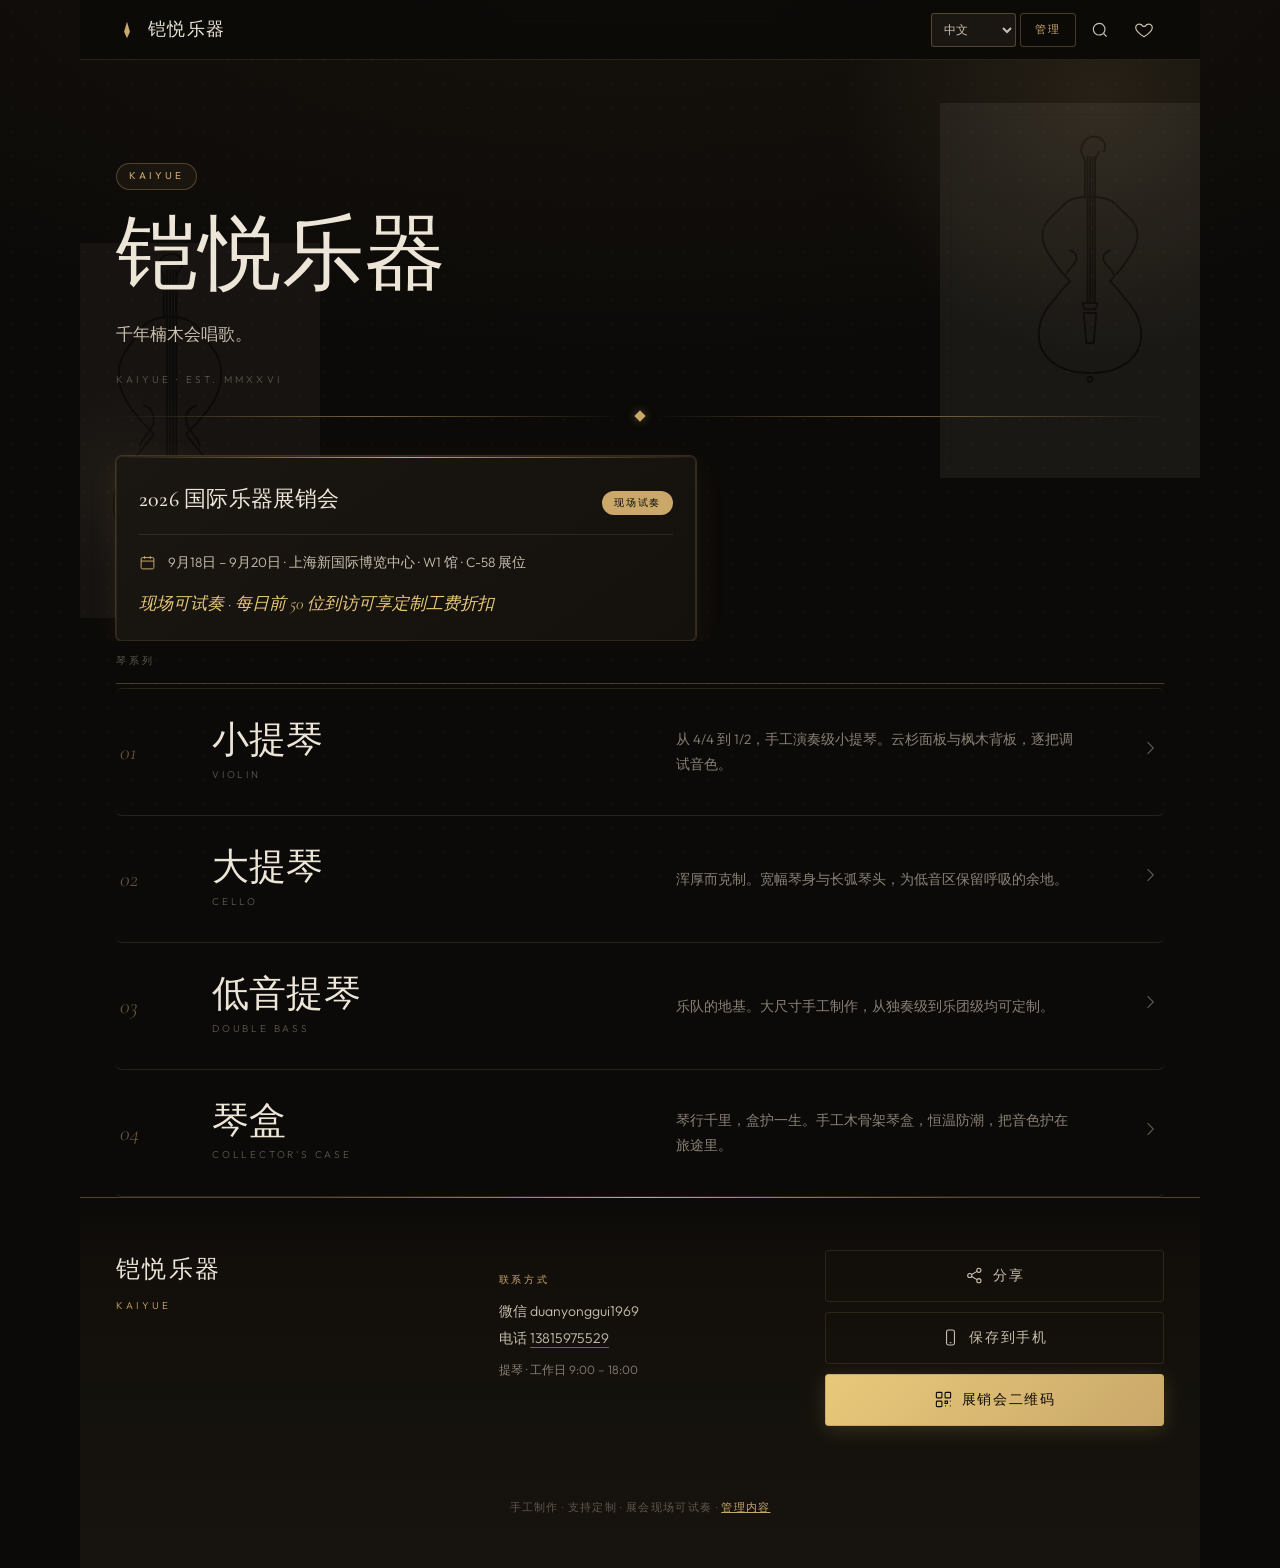
==== commit 05f6516b: "feat: 黑金主题改版 + 视频开屏动画" ====
--- a/index.html
+++ b/index.html
@@ -5,14 +5,26 @@
 <meta name="viewport" content="width=device-width, initial-scale=1, viewport-fit=cover">
 <title>铠悦乐器 · 手工提琴</title>
 <meta name="description" content="拾弦提琴工坊：手工小提琴、大提琴、低音提琴。2026 国际乐器展销会现场展示，扫码即览全部琴款。">
-<meta name="theme-color" content="#14110d">
-<link rel="icon" href="data:image/svg+xml,%3Csvg xmlns='http://www.w3.org/2000/svg' viewBox='0 0 32 32'%3E%3Crect width='32' height='32' rx='7' fill='%231d1815'/%3E%3Cpath d='M16 8 L20 22 L16 24 L12 22 Z' fill='%23c9a86a'/%3E%3C/svg%3E">
+<meta name="theme-color" content="#0c0a08">
+<link rel="icon" href="data:image/svg+xml,%3Csvg xmlns='http://www.w3.org/2000/svg' viewBox='0 0 32 32'%3E%3Crect width='32' height='32' rx='7' fill='%230c0a08'/%3E%3Cpath d='M16 8 L20 22 L16 24 L12 22 Z' fill='%23c9a86a'/%3E%3C/svg%3E">
 <link rel="preconnect" href="https://fonts.googleapis.com">
 <link rel="preconnect" href="https://fonts.gstatic.com" crossorigin>
-<link href="https://fonts.googleapis.com/css2?family=Cormorant+Garamond:ital,wght@0,300;0,400;0,500;1,300&family=Outfit:wght@300;400;500&display=swap" rel="stylesheet">
-<link rel="stylesheet" href="css/style.css?v=1788529633">
+<link href="https://fonts.googleapis.com/css2?family=Cormorant+Garamond:ital,wght@0,300;0,400;0,500;0,600;1,300;1,400&family=Outfit:wght@300;400;500&display=swap" rel="stylesheet">
+<link rel="stylesheet" href="css/style.css?v=20260930">
 </head>
 <body>
+
+<!-- 开屏视频动画 -->
+<div class="splash" id="splash" aria-hidden="true">
+  <video class="splash-video" id="splashVideo" src="assets/splash.mp4" autoplay muted playsinline preload="auto"></video>
+  <div class="splash-vignette"></div>
+  <div class="splash-brand">
+    <div class="brand-cn">铠悦乐器</div>
+    <div class="brand-en">KAIYUE · LUTHIER · EST. MMXXVI</div>
+  </div>
+  <button class="splash-skip" id="splashSkip">跳过 · ENTER</button>
+</div>
+
 <div class="app">
   <header class="topbar" id="topbar">
     <button class="brand" data-route="/" aria-label="回到首页">
@@ -90,6 +102,6 @@
 
 <div class="toast" id="toast" hidden></div>
 
-<script src="js/app.js?v=1788529633" defer></script>
+<script src="js/app.js?v=20260930" defer></script>
 </body>
 </html>
--- a/css/style.css
+++ b/css/style.css
@@ -1,54 +1,67 @@
 /* ============================================================
-   铠悦乐器 · 手工提琴  —  New Bauhaus / Swiss editorial
-   cream paper · ink rules · electric yellow accent
-   改版：仅替换视觉层，DOM 结构与交互逻辑保持不变
+   铠悦乐器 · 手工提琴  —  Noir Gilded Edition
+   Deep espresso black · antique gold · ivory serif
    ============================================================ */
 
 :root {
-  --paper: #f5f3ed;
-  --paper-2: #fcfbf7;
-  --paper-3: #efece3;
-  --ink: #14110d;
-  --ink-2: #3b352e;
-  --ink-3: #6b6459;
-  --accent: #fef231;
-  --accent-2: #e8d21a;
-  --line: rgba(20, 17, 13, 0.16);
-  --line-strong: rgba(20, 17, 13, 0.34);
-  --muted: rgba(20, 17, 13, 0.62);
-  --muted-2: rgba(20, 17, 13, 0.44);
-  --on-dark: #f5f3ed;
-  --on-dark-muted: rgba(245, 243, 237, 0.66);
-
-  --font-display: "Outfit", -apple-system, BlinkMacSystemFont, "PingFang SC", "Noto Sans SC", "Microsoft YaHei", sans-serif;
+  /* —— 黑金色系 —— */
+  --bg: #0c0a08;
+  --bg-2: #14110d;
+  --surface: #1a1611;
+  --surface-2: #221d16;
+  --surface-3: #2a241c;
+  --line: rgba(201, 168, 106, 0.14);
+  --line-strong: rgba(201, 168, 106, 0.32);
+  --line-bright: rgba(201, 168, 106, 0.55);
+
+  --gold: #c9a86a;
+  --gold-bright: #e8c97a;
+  --gold-deep: #9a7f4e;
+  --gold-dim: rgba(201, 168, 106, 0.5);
+
+  --ivory: #ece5d8;
+  --ivory-2: #c8bfae;
+  --ivory-3: #8a8175;
+  --ivory-4: #5e574c;
+
+  --danger: #c75c4a;
+  --on-gold: #0c0a08;
+
+  --font-display: "Cormorant Garamond", "Songti SC", "Noto Serif SC", Georgia, serif;
+  --font-body: "Outfit", -apple-system, BlinkMacSystemFont, "PingFang SC", "Noto Sans SC", "Microsoft YaHei", sans-serif;
   --font-serif: "Cormorant Garamond", "Songti SC", "Noto Serif SC", Georgia, serif;
-  --font-body: "Outfit", -apple-system, BlinkMacSystemFont, "PingFang SC", "Noto Sans SC", "Microsoft YaHei", sans-serif;
-
-  --r-xs: 2px;
-  --r-s: 4px;
-  --r-m: 6px;
-  --topbar-h: 58px;
+
+  --r-xs: 3px;
+  --r-s: 6px;
+  --r-m: 10px;
+  --topbar-h: 60px;
   --ease: cubic-bezier(0.22, 0.61, 0.36, 1);
-  --shadow-1: 0 1px 2px rgba(20, 17, 13, 0.04), 0 8px 24px rgba(20, 17, 13, 0.05);
-  --shadow-hard: 6px 6px 0 rgba(20, 17, 13, 0.1);
+  --ease-out: cubic-bezier(0.16, 1, 0.3, 1);
+  --shadow-1: 0 2px 8px rgba(0, 0, 0, 0.4), 0 12px 32px rgba(0, 0, 0, 0.25);
+  --shadow-gold: 0 0 0 1px rgba(201, 168, 106, 0.2), 0 8px 32px rgba(201, 168, 106, 0.08);
 }
 
 * { margin: 0; padding: 0; box-sizing: border-box; }
-
-/* hidden 必须压过一切 display 规则（覆盖层否则会拦截点击） */
 [hidden] { display: none !important; }
 
-html { -webkit-text-size-adjust: 100%; scroll-behavior: smooth; color-scheme: light; }
+html {
+  -webkit-text-size-adjust: 100%;
+  scroll-behavior: smooth;
+  color-scheme: dark;
+}
 
 body {
   font-family: var(--font-body);
   font-weight: 300;
   font-size: 16px;
   line-height: 1.65;
-  color: var(--ink);
-  background-color: var(--paper);
-  background-image: radial-gradient(rgba(20, 17, 13, 0.028) 1px, transparent 1px);
-  background-size: 22px 22px;
+  color: var(--ivory);
+  background-color: var(--bg);
+  background-image:
+    radial-gradient(ellipse 80% 50% at 50% -10%, rgba(201, 168, 106, 0.06), transparent),
+    radial-gradient(rgba(201, 168, 106, 0.04) 1px, transparent 1px);
+  background-size: 100% 100%, 24px 24px;
+  background-attachment: fixed;
   -webkit-font-smoothing: antialiased;
   min-height: 100dvh;
 }
@@ -56,540 +69,1588 @@
 img { display: block; max-width: 100%; }
 a { color: inherit; text-decoration: none; }
 button { font: inherit; color: inherit; background: none; border: 0; cursor: pointer; }
-button:focus-visible, a:focus-visible { outline: 2px solid var(--ink); outline-offset: 2px; border-radius: var(--r-xs); }
-
-::selection { background: var(--accent); color: var(--ink); }
-
-.app { max-width: 720px; margin: 0 auto; min-height: 100dvh; display: flex; flex-direction: column; }
-
-/* ---------- topbar ---------- */
+button:focus-visible, a:focus-visible {
+  outline: 2px solid var(--gold);
+  outline-offset: 2px;
+  border-radius: var(--r-xs);
+}
+
+::selection { background: var(--gold); color: var(--on-gold); }
+
+.app {
+  max-width: 720px;
+  margin: 0 auto;
+  min-height: 100dvh;
+  display: flex;
+  flex-direction: column;
+}
+
+/* ============================================================
+   开屏动画
+   ============================================================ */
+.splash {
+  position: fixed; inset: 0; z-index: 200;
+  background: #000;
+  display: flex; align-items: center; justify-content: center;
+  opacity: 1; transition: opacity 0.9s var(--ease-out), visibility 0.9s;
+  overflow: hidden;
+}
+.splash.done { opacity: 0; visibility: hidden; pointer-events: none; }
+.splash-video {
+  position: absolute; inset: 0;
+  width: 100%; height: 100%;
+  object-fit: cover;
+}
+.splash-vignette {
+  position: absolute; inset: 0;
+  background: radial-gradient(ellipse at center, transparent 40%, rgba(0,0,0,0.55) 100%);
+  pointer-events: none;
+}
+.splash-brand {
+  position: relative; z-index: 2;
+  text-align: center;
+  opacity: 0;
+  animation: splashBrandIn 2s var(--ease-out) 0.4s forwards;
+}
+.splash-brand .brand-cn {
+  font-family: var(--font-display);
+  font-size: clamp(2rem, 8vw, 3.4rem);
+  font-weight: 500;
+  letter-spacing: 0.22em;
+  color: var(--gold-bright);
+  text-shadow: 0 0 40px rgba(201, 168, 106, 0.4);
+  margin-bottom: 8px;
+}
+.splash-brand .brand-en {
+  font-size: 10px;
+  letter-spacing: 0.5em;
+  text-transform: uppercase;
+  color: rgba(236, 229, 216, 0.6);
+}
+.splash-skip {
+  position: absolute;
+  bottom: calc(36px + env(safe-area-inset-bottom, 0px));
+  left: 50%; transform: translateX(-50%);
+  z-index: 3;
+  padding: 10px 28px;
+  border: 1px solid var(--gold-dim);
+  border-radius: 999px;
+  background: rgba(12, 10, 8, 0.5);
+  color: var(--ivory-2);
+  font-size: 12px;
+  letter-spacing: 0.2em;
+  text-transform: uppercase;
+  backdrop-filter: blur(8px);
+  -webkit-backdrop-filter: blur(8px);
+  transition: background 0.25s, border-color 0.25s, color 0.25s;
+}
+.splash-skip:hover {
+  background: var(--gold);
+  color: var(--on-gold);
+  border-color: var(--gold);
+}
+@keyframes splashBrandIn {
+  from { opacity: 0; transform: translateY(12px); letter-spacing: 0.35em; }
+  to { opacity: 1; transform: translateY(0); letter-spacing: 0.22em; }
+}
+@media (prefers-reduced-motion: reduce) {
+  .splash { display: none !important; }
+}
+
+/* ============================================================
+   Topbar
+   ============================================================ */
 .topbar {
   position: sticky; top: 0; z-index: 40;
   height: var(--topbar-h);
   display: flex; align-items: center; justify-content: space-between;
   padding: 0 18px;
-  background: rgba(245, 243, 237, 0.86);
-  -webkit-backdrop-filter: blur(14px); backdrop-filter: blur(14px);
-  border-bottom: 1px solid var(--line-strong);
+  background: rgba(12, 10, 8, 0.82);
+  -webkit-backdrop-filter: blur(18px) saturate(1.4);
+  backdrop-filter: blur(18px) saturate(1.4);
+  border-bottom: 1px solid var(--line);
 }
 .brand { display: flex; align-items: center; gap: 10px; padding: 6px 0; }
 .brand-mark {
   width: 22px; height: 22px; flex: none;
-  background: var(--ink);
+  background: var(--gold);
   -webkit-mask: url("data:image/svg+xml,%3Csvg xmlns='http://www.w3.org/2000/svg' viewBox='0 0 24 24'%3E%3Cpath d='M12 3 15.2 14 12 21 8.8 14 Z'/%3E%3C/svg%3E") center/contain no-repeat;
   mask: url("data:image/svg+xml,%3Csvg xmlns='http://www.w3.org/2000/svg' viewBox='0 0 24 24'%3E%3Cpath d='M12 3 15.2 14 12 21 8.8 14 Z'/%3E%3C/svg%3E") center/contain no-repeat;
 }
 .brand-name {
-  font-family: var(--font-display); font-size: 17px; font-weight: 500;
-  letter-spacing: 0.06em; text-transform: uppercase;
-}
-.topbar-actions { display: flex; gap: 6px; align-items: center; }
+  font-family: var(--font-display);
+  font-size: 18px;
+  font-weight: 500;
+  letter-spacing: 0.08em;
+  color: var(--ivory);
+}
+.topbar-actions { display: flex; gap: 4px; align-items: center; }
 .top-admin {
-  height: 34px; padding: 0 12px; border-radius: var(--r-xs);
-  border: 1px solid var(--ink); background: transparent;
-  font-size: 11.5px; letter-spacing: 0.16em; color: var(--ink);
-  text-transform: uppercase;
-  transition: background-color 0.2s var(--ease), color 0.2s var(--ease);
-}
-.top-admin:hover { background: var(--ink); color: var(--on-dark); }
-.top-admin:active { background: var(--accent); color: var(--ink); border-color: var(--ink); }
+  height: 34px; padding: 0 14px; border-radius: var(--r-xs);
+  border: 1px solid var(--line-strong);
+  background: transparent;
+  font-size: 11px; letter-spacing: 0.18em;
+  color: var(--gold);
+  text-transform: uppercase;
+  transition: all 0.25s var(--ease);
+}
+.top-admin:hover {
+  background: var(--gold);
+  color: var(--on-gold);
+  border-color: var(--gold);
+}
 .icon-btn {
   position: relative; width: 40px; height: 40px; border-radius: var(--r-xs);
   display: inline-flex; align-items: center; justify-content: center;
-  color: var(--ink); border: 1px solid transparent;
-  transition: background-color 0.2s var(--ease), border-color 0.2s var(--ease);
-}
-.icon-btn:hover { background: rgba(20, 17, 13, 0.05); border-color: var(--line); }
-.icon-btn:active { background: var(--accent); }
-.icon-btn svg { width: 21px; height: 21px; stroke-width: 1.4; }
+  color: var(--ivory-2);
+  border: 1px solid transparent;
+  transition: all 0.25s var(--ease);
+}
+.icon-btn:hover {
+  background: rgba(201, 168, 106, 0.08);
+  border-color: var(--line);
+  color: var(--gold-bright);
+}
+.icon-btn svg { width: 20px; height: 20px; stroke-width: 1.4; }
 .badge-dot {
-  position: absolute; top: 4px; right: 4px;
+  position: absolute; top: 3px; right: 3px;
   min-width: 16px; height: 16px; padding: 0 4px;
-  border-radius: 999px; background: var(--ink); color: var(--accent);
+  border-radius: 999px;
+  background: var(--gold);
+  color: var(--on-gold);
   font-size: 10px; font-weight: 500; line-height: 16px; text-align: center;
 }
 
-/* ---------- floating series rail ---------- */
+/* ============================================================
+   Series rail
+   ============================================================ */
 .series-rail {
-  position: fixed; top: calc(var(--topbar-h) + 8px); left: 0; right: 0; z-index: 39;
-  display: flex; gap: 8px; justify-content: flex-start; overflow-x: auto;
+  position: fixed;
+  top: calc(var(--topbar-h) + 10px);
+  left: 0; right: 0; z-index: 39;
+  display: flex; gap: 8px; justify-content: flex-start;
+  overflow-x: auto;
   padding: 6px 18px 10px;
-  scrollbar-width: none; -webkit-overflow-scrolling: touch;
-  transform: translateY(-8px); opacity: 0; pointer-events: none;
-  transition: transform 0.28s var(--ease), opacity 0.28s var(--ease);
+  scrollbar-width: none;
+  -webkit-overflow-scrolling: touch;
+  transform: translateY(-8px);
+  opacity: 0;
+  pointer-events: none;
+  transition: transform 0.3s var(--ease-out), opacity 0.3s var(--ease-out);
 }
 .series-rail.show { transform: translateY(0); opacity: 1; pointer-events: auto; }
 .series-rail::-webkit-scrollbar { display: none; }
 .rail-chip {
-  flex: none; height: 34px; padding: 0 15px; border-radius: var(--r-xs);
-  background: var(--paper-2); border: 1px solid var(--ink);
-  font-size: 12.5px; letter-spacing: 0.06em; color: var(--ink);
-  box-shadow: 2px 2px 0 rgba(20, 17, 13, 0.12);
-  transition: background-color 0.2s var(--ease), color 0.2s var(--ease);
-}
-.rail-chip.active { background: var(--ink); border-color: var(--ink); color: var(--on-dark); box-shadow: none; }
-
-/* ---------- view + reveal ---------- */
+  flex: none;
+  height: 34px; padding: 0 16px;
+  border-radius: 999px;
+  background: rgba(26, 22, 17, 0.88);
+  border: 1px solid var(--line);
+  font-size: 12.5px; letter-spacing: 0.06em;
+  color: var(--ivory-2);
+  backdrop-filter: blur(12px);
+  -webkit-backdrop-filter: blur(12px);
+  transition: all 0.25s var(--ease);
+}
+.rail-chip:hover { border-color: var(--line-bright); color: var(--gold-bright); }
+.rail-chip.active {
+  background: var(--gold);
+  border-color: var(--gold);
+  color: var(--on-gold);
+}
+
+/* ============================================================
+   View + reveal
+   ============================================================ */
 .view { flex: 1; }
 .view > section { padding: 0 18px; }
-.reveal { opacity: 0; transform: translateY(14px); transition: opacity 0.55s var(--ease), transform 0.55s var(--ease); }
+.reveal {
+  opacity: 0;
+  transform: translateY(18px);
+  transition: opacity 0.7s var(--ease-out), transform 0.7s var(--ease-out);
+}
 .reveal.in { opacity: 1; transform: none; }
 @media (prefers-reduced-motion: reduce) {
   .reveal { opacity: 1; transform: none; transition: none; }
   * { scroll-behavior: auto !important; }
 }
 
-/* ---------- hero ---------- */
-.hero { padding-top: 48px !important; padding-bottom: 36px; position: relative; overflow: hidden; }
+/* ============================================================
+   Hero
+   ============================================================ */
+.hero {
+  padding-top: 56px !important;
+  padding-bottom: 40px;
+  position: relative;
+  overflow: hidden;
+}
 .hero::before {
-  /* 米白底上的亮黄圆，切出画面边缘——与海报同源的几何母题 */
-  content: ""; position: absolute; top: -140px; right: -110px; z-index: 0;
-  width: 300px; height: 300px; border-radius: 50%;
-  background: var(--accent); opacity: 0.9; pointer-events: none;
+  content: "";
+  position: absolute;
+  top: -180px; right: -140px; z-index: 0;
+  width: 380px; height: 380px; border-radius: 50%;
+  background: radial-gradient(circle, rgba(201, 168, 106, 0.12), transparent 70%);
+  pointer-events: none;
 }
 .hero::after {
-  content: ""; position: absolute; left: -40px; bottom: 40px; z-index: 0;
-  width: 120px; height: 76px; pointer-events: none; opacity: 0.5;
-  background-image: radial-gradient(var(--ink) 1.2px, transparent 1.2px);
-  background-size: 16px 16px;
+  content: "";
+  position: absolute;
+  left: -60px; bottom: 60px; z-index: 0;
+  width: 200px; height: 200px;
+  background: radial-gradient(circle, rgba(201, 168, 106, 0.05), transparent 70%);
+  pointer-events: none;
 }
 .eyebrow {
-  font-size: 10.5px; letter-spacing: 0.26em; text-transform: uppercase;
-  color: var(--ink); font-weight: 400; position: relative; z-index: 1;
-  display: inline-block; padding: 3px 8px;
-  background: var(--accent);
+  font-size: 10px;
+  letter-spacing: 0.3em;
+  text-transform: uppercase;
+  color: var(--gold);
+  font-weight: 400;
+  position: relative; z-index: 1;
+  display: inline-block;
+  padding: 4px 12px;
+  border: 1px solid var(--line-strong);
+  border-radius: 999px;
+  background: rgba(201, 168, 106, 0.06);
 }
 .hero h1 {
-  margin-top: 18px; position: relative; z-index: 1;
-  font-family: var(--font-display); font-weight: 500;
-  font-size: clamp(2.6rem, 11vw, 4.4rem);
-  line-height: 1.02; letter-spacing: -0.01em;
+  margin-top: 22px;
+  position: relative; z-index: 1;
+  font-family: var(--font-display);
+  font-weight: 500;
+  font-size: clamp(2.6rem, 11vw, 4.6rem);
+  line-height: 1.05;
+  letter-spacing: 0.01em;
+  color: var(--ivory);
 }
 .hero-tagline {
-  margin-top: 18px; max-width: 26em; position: relative; z-index: 1;
-  color: var(--ink-2); font-size: 15.5px; line-height: 1.85;
+  margin-top: 20px;
+  max-width: 26em;
+  position: relative; z-index: 1;
+  color: var(--ivory-2);
+  font-size: 15px;
+  line-height: 1.9;
 }
 .hero-en {
-  margin-top: 20px; position: relative; z-index: 1;
-  color: var(--muted-2); font-size: 10.5px; letter-spacing: 0.3em; text-transform: uppercase;
+  margin-top: 22px;
+  position: relative; z-index: 1;
+  color: var(--ivory-4);
+  font-size: 10px;
+  letter-spacing: 0.32em;
+  text-transform: uppercase;
 }
 
 /* expo card */
 .expo {
-  margin-top: 34px; padding: 22px 20px 20px; position: relative; z-index: 1;
-  background: var(--paper-2); border: 1.5px solid var(--ink); border-radius: var(--r-s);
-  box-shadow: var(--shadow-hard);
+  margin-top: 36px;
+  padding: 24px 22px 22px;
+  position: relative; z-index: 1;
+  background: linear-gradient(145deg, var(--surface), var(--bg-2));
+  border: 1px solid var(--line);
+  border-radius: var(--r-s);
+  box-shadow: var(--shadow-gold);
+  overflow: hidden;
 }
 .expo::before {
-  content: ""; position: absolute; top: -8px; left: -8px;
-  width: 16px; height: 16px; background: var(--accent); border: 1.5px solid var(--ink);
+  content: "";
+  position: absolute;
+  top: 0; left: 0; right: 0;
+  height: 1px;
+  background: linear-gradient(90deg, transparent, var(--gold), transparent);
 }
 .expo-head { display: flex; align-items: baseline; justify-content: space-between; gap: 12px; }
-.expo-title { font-family: var(--font-display); font-size: 20px; font-weight: 500; letter-spacing: 0.01em; }
+.expo-title {
+  font-family: var(--font-display);
+  font-size: 22px;
+  font-weight: 500;
+  letter-spacing: 0.01em;
+  color: var(--ivory);
+}
 .expo-badge {
-  flex: none; font-size: 10px; letter-spacing: 0.16em; color: var(--ink);
-  background: var(--accent); border: 1.5px solid var(--ink);
-  border-radius: var(--r-xs); padding: 3px 9px; text-transform: uppercase;
+  flex: none;
+  font-size: 9.5px;
+  letter-spacing: 0.18em;
+  color: var(--on-gold);
+  background: var(--gold);
+  border-radius: 999px;
+  padding: 4px 12px;
+  text-transform: uppercase;
+  font-weight: 500;
 }
 .expo-row {
-  display: flex; gap: 12px; margin-top: 14px;
-  padding-top: 14px; border-top: 1px solid var(--line);
-  font-size: 13.5px; color: var(--ink-2); line-height: 1.7;
-}
-.expo-row svg { width: 17px; height: 17px; flex: none; color: var(--ink); margin-top: 3px; stroke-width: 1.4; }
-.expo-note { margin-top: 14px; font-family: var(--font-serif); font-style: italic; font-size: 16px; color: var(--ink); }
-
-/* ---------- series index ---------- */
-.series-index { padding-top: 8px !important; padding-bottom: 40px; }
+  display: flex; gap: 12px;
+  margin-top: 16px;
+  padding-top: 16px;
+  border-top: 1px solid var(--line);
+  font-size: 13.5px;
+  color: var(--ivory-2);
+  line-height: 1.7;
+}
+.expo-row svg {
+  width: 17px; height: 17px;
+  flex: none;
+  color: var(--gold);
+  margin-top: 3px;
+  stroke-width: 1.4;
+}
+.expo-note {
+  margin-top: 16px;
+  font-family: var(--font-serif);
+  font-style: italic;
+  font-size: 17px;
+  color: var(--gold-bright);
+}
+
+/* ============================================================
+   Series index
+   ============================================================ */
+.series-index { padding-top: 12px !important; padding-bottom: 48px; }
 .series-index-title {
-  font-size: 10.5px; letter-spacing: 0.26em; text-transform: uppercase;
-  color: var(--muted-2); margin-bottom: 2px;
-  padding-bottom: 10px; border-bottom: 1.5px solid var(--ink);
+  font-size: 10px;
+  letter-spacing: 0.3em;
+  text-transform: uppercase;
+  color: var(--ivory-4);
+  margin-bottom: 4px;
+  padding-bottom: 14px;
+  border-bottom: 1px solid var(--line-strong);
 }
 .series-row {
-  display: grid; grid-template-columns: 44px 1fr auto; align-items: center;
-  gap: 14px; padding: 22px 2px; position: relative;
+  display: grid;
+  grid-template-columns: 44px 1fr auto;
+  align-items: center;
+  gap: 14px;
+  padding: 24px 4px;
+  position: relative;
   border-bottom: 1px solid var(--line);
-  transition: background-color 0.25s var(--ease), color 0.25s var(--ease), padding 0.25s var(--ease);
+  transition: all 0.3s var(--ease-out);
 }
 .series-row:first-of-type { border-top: 1px solid var(--line); }
-.series-row .en, .series-row h2, .series-num, .series-desc { transition: color 0.25s var(--ease); }
-.series-num { font-family: var(--font-serif); font-style: italic; font-size: 20px; color: var(--muted-2); }
-.series-row h2 { font-family: var(--font-display); font-weight: 500; font-size: clamp(1.6rem, 6vw, 2.2rem); line-height: 1.1; letter-spacing: -0.005em; }
-.series-row .en { font-size: 10px; letter-spacing: 0.26em; text-transform: uppercase; color: var(--muted-2); margin-top: 4px; }
-.series-arrow { color: var(--muted-2); transition: transform 0.3s var(--ease), color 0.3s var(--ease); }
+.series-row .en, .series-row h2, .series-num, .series-desc {
+  transition: color 0.3s var(--ease);
+}
+.series-num {
+  font-family: var(--font-serif);
+  font-style: italic;
+  font-size: 22px;
+  color: var(--gold-dim);
+}
+.series-row h2 {
+  font-family: var(--font-display);
+  font-weight: 500;
+  font-size: clamp(1.7rem, 6vw, 2.3rem);
+  line-height: 1.1;
+  letter-spacing: 0.005em;
+  color: var(--ivory);
+}
+.series-row .en {
+  font-size: 10px;
+  letter-spacing: 0.28em;
+  text-transform: uppercase;
+  color: var(--ivory-4);
+  margin-top: 5px;
+}
+.series-arrow {
+  color: var(--ivory-4);
+  transition: transform 0.3s var(--ease-out), color 0.3s var(--ease);
+}
 .series-arrow svg { width: 20px; height: 20px; stroke-width: 1.4; }
 .series-desc { display: none; }
 
-/* ---------- chips / tags ---------- */
+/* ============================================================
+   Tags / chips
+   ============================================================ */
 .chip-row { display: flex; flex-wrap: wrap; gap: 6px; }
 .tag {
   display: inline-flex; align-items: center; gap: 5px;
-  height: 22px; padding: 0 8px; border-radius: var(--r-xs);
-  font-size: 10.5px; letter-spacing: 0.08em; border: 1px solid;
-  line-height: 1; text-transform: uppercase;
-}
-.tag::before { content: ""; width: 4px; height: 4px; background: currentColor; }
-.tag-gold { color: var(--ink); border-color: var(--ink); background: var(--accent); }
-.tag-wood { color: var(--ink); border-color: var(--line-strong); background: var(--paper-3); }
-.tag-ink { color: var(--ink); border-color: var(--ink); background: transparent; }
-.tag-outline { color: var(--ink-2); border-color: var(--line-strong); background: transparent; }
+  height: 22px; padding: 0 9px;
+  border-radius: 999px;
+  font-size: 10px;
+  letter-spacing: 0.1em;
+  border: 1px solid;
+  line-height: 1;
+  text-transform: uppercase;
+}
+.tag::before {
+  content: "";
+  width: 4px; height: 4px;
+  border-radius: 50%;
+  background: currentColor;
+}
+.tag-gold {
+  color: var(--gold-bright);
+  border-color: var(--line-bright);
+  background: rgba(201, 168, 106, 0.1);
+}
+.tag-wood {
+  color: var(--ivory-2);
+  border-color: var(--line-strong);
+  background: var(--surface-2);
+}
+.tag-ink {
+  color: var(--ivory);
+  border-color: var(--line-strong);
+  background: transparent;
+}
+.tag-outline {
+  color: var(--ivory-3);
+  border-color: var(--line);
+  background: transparent;
+}
 
 .filter-chip {
-  flex: none; height: 32px; padding: 0 14px; border-radius: var(--r-xs);
-  border: 1px solid var(--ink); background: var(--paper-2);
-  font-size: 12.5px; letter-spacing: 0.04em; color: var(--ink);
-  transition: background-color 0.2s var(--ease), color 0.2s var(--ease);
-}
-.filter-chip.active { background: var(--ink); border-color: var(--ink); color: var(--on-dark); }
-
-/* ---------- page headers ---------- */
+  flex: none;
+  height: 32px; padding: 0 15px;
+  border-radius: 999px;
+  border: 1px solid var(--line-strong);
+  background: transparent;
+  font-size: 12.5px;
+  letter-spacing: 0.04em;
+  color: var(--ivory-2);
+  transition: all 0.25s var(--ease);
+}
+.filter-chip:hover { border-color: var(--line-bright); color: var(--gold-bright); }
+.filter-chip.active {
+  background: var(--gold);
+  border-color: var(--gold);
+  color: var(--on-gold);
+}
+
+/* ============================================================
+   Page headers
+   ============================================================ */
 .back-row { text-align: left; margin-bottom: 18px; }
 .back-pill {
   display: inline-flex; align-items: center; justify-content: center; gap: 6px;
-  height: 38px; padding: 0 18px; border-radius: var(--r-xs);
-  border: 1px solid var(--ink); background: var(--paper-2);
-  font-size: 12px; letter-spacing: 0.14em; color: var(--ink); text-transform: uppercase;
-  transition: background-color 0.2s var(--ease), transform 0.15s var(--ease);
-}
-.back-pill:hover { background: var(--accent); }
+  height: 38px; padding: 0 18px;
+  border-radius: 999px;
+  border: 1px solid var(--line-strong);
+  background: transparent;
+  font-size: 12px;
+  letter-spacing: 0.14em;
+  color: var(--ivory-2);
+  text-transform: uppercase;
+  transition: all 0.25s var(--ease);
+}
+.back-pill:hover {
+  background: var(--gold);
+  color: var(--on-gold);
+  border-color: var(--gold);
+}
 .back-pill:active { transform: scale(0.97); }
 .back-pill svg { width: 16px; height: 16px; stroke-width: 1.4; }
-.page-head { padding-top: 36px !important; padding-bottom: 22px; }
+.page-head { padding-top: 40px !important; padding-bottom: 24px; }
 .page-head .eyebrow { display: inline-block; }
-.page-head h1 { font-family: var(--font-display); font-weight: 500; font-size: clamp(2.1rem, 8vw, 3.2rem); line-height: 1.06; margin-top: 14px; letter-spacing: -0.01em; }
-.page-desc { margin-top: 12px; color: var(--ink-2); font-size: 14.5px; max-width: 32em; line-height: 1.85; }
-
-/* ---------- instrument cards ---------- */
-.grid-list { display: grid; gap: 18px; padding-bottom: 44px; }
+.page-head h1 {
+  font-family: var(--font-display);
+  font-weight: 500;
+  font-size: clamp(2.2rem, 8vw, 3.4rem);
+  line-height: 1.08;
+  margin-top: 16px;
+  letter-spacing: 0.005em;
+  color: var(--ivory);
+}
+.page-desc {
+  margin-top: 14px;
+  color: var(--ivory-2);
+  font-size: 14.5px;
+  max-width: 32em;
+  line-height: 1.85;
+}
+
+/* ============================================================
+   Instrument cards
+   ============================================================ */
+.grid-list { display: grid; gap: 20px; padding-bottom: 48px; }
 .instrument-card {
-  background: var(--paper-2); border: 1px solid var(--ink); border-radius: var(--r-s);
-  overflow: hidden; box-shadow: var(--shadow-1);
-  display: flex; flex-direction: column;
-  transition: transform 0.25s var(--ease), box-shadow 0.25s var(--ease);
+  background: var(--surface);
+  border: 1px solid var(--line);
+  border-radius: var(--r-s);
+  overflow: hidden;
+  display: flex;
+  flex-direction: column;
+  transition: transform 0.35s var(--ease-out), box-shadow 0.35s var(--ease-out), border-color 0.35s;
 }
 .instrument-card:active { transform: scale(0.99); }
-.card-media { position: relative; aspect-ratio: 4 / 3; overflow: hidden; background: var(--paper-3); border-bottom: 1px solid var(--ink); }
-.card-media img { width: 100%; height: 100%; object-fit: cover; transition: transform 0.6s var(--ease); }
-.card-media img.loaded { animation: fadein 0.5s var(--ease); }
+.card-media {
+  position: relative;
+  aspect-ratio: 4 / 3;
+  overflow: hidden;
+  background: var(--surface-3);
+  border-bottom: 1px solid var(--line);
+}
+.card-media img {
+  width: 100%; height: 100%;
+  object-fit: cover;
+  transition: transform 0.7s var(--ease-out);
+}
+.card-media img.loaded { animation: fadein 0.6s var(--ease-out); }
 @keyframes fadein { from { opacity: 0; } to { opacity: 1; } }
 .fav-btn {
-  position: absolute; top: 10px; right: 10px; z-index: 2;
-  width: 38px; height: 38px; border-radius: var(--r-xs);
-  background: rgba(252, 251, 247, 0.94); border: 1px solid var(--ink);
-  display: inline-flex; align-items: center; justify-content: center;
-  transition: transform 0.2s var(--ease), background-color 0.2s var(--ease);
-}
-.fav-btn:active { transform: scale(0.9); }
-.fav-btn svg { width: 19px; height: 19px; stroke: var(--ink); fill: none; stroke-width: 1.4; }
-.fav-btn.on { background: var(--accent); }
-.fav-btn.on svg { fill: var(--ink); stroke: var(--ink); }
+  position: absolute;
+  top: 10px; right: 10px; z-index: 2;
+  width: 38px; height: 38px;
+  border-radius: 999px;
+  background: rgba(12, 10, 8, 0.7);
+  border: 1px solid var(--line-strong);
+  backdrop-filter: blur(8px);
+  -webkit-backdrop-filter: blur(8px);
+  display: inline-flex;
+  align-items: center;
+  justify-content: center;
+  transition: transform 0.2s var(--ease), background-color 0.25s, border-color 0.25s;
+}
+.fav-btn:hover { border-color: var(--gold); }
+.fav-btn:active { transform: scale(0.88); }
+.fav-btn svg { width: 18px; height: 18px; stroke: var(--ivory-2); fill: none; stroke-width: 1.4; transition: stroke 0.25s, fill 0.25s; }
+.fav-btn.on { background: var(--gold); border-color: var(--gold); }
+.fav-btn.on svg { fill: var(--on-gold); stroke: var(--on-gold); }
 .zoom-hint {
-  position: absolute; left: 10px; bottom: 10px; z-index: 2;
-  height: 24px; padding: 0 9px; border-radius: var(--r-xs);
-  background: var(--ink); color: var(--on-dark);
-  font-size: 10px; letter-spacing: 0.14em; display: inline-flex; align-items: center;
-  text-transform: uppercase;
-}
-.card-body { padding: 15px 16px 16px; display: flex; flex-direction: column; gap: 9px; }
-.card-name { font-family: var(--font-display); font-size: 19px; font-weight: 500; line-height: 1.25; letter-spacing: 0.01em; }
-.card-specs { color: var(--muted); font-size: 12.5px; line-height: 1.75; display: -webkit-box; -webkit-line-clamp: 2; -webkit-box-orient: vertical; overflow: hidden; }
-.card-foot { margin-top: 2px; display: flex; align-items: baseline; justify-content: space-between; gap: 10px; padding-top: 8px; border-top: 1px solid var(--line); }
-.price { font-family: var(--font-serif); font-size: 21px; font-weight: 600; color: var(--ink); letter-spacing: 0.01em; }
-.price.negotiable { font-family: var(--font-display); font-size: 14px; letter-spacing: 0.08em; color: var(--muted); }
-.card-more { font-size: 10.5px; letter-spacing: 0.16em; color: var(--ink); text-transform: uppercase; border-bottom: 1.5px solid var(--accent); padding-bottom: 1px; }
-
-/* ---------- detail page ---------- */
+  position: absolute;
+  left: 10px; bottom: 10px; z-index: 2;
+  height: 24px; padding: 0 10px;
+  border-radius: 999px;
+  background: rgba(12, 10, 8, 0.7);
+  color: var(--gold);
+  backdrop-filter: blur(8px);
+  -webkit-backdrop-filter: blur(8px);
+  font-size: 10px;
+  letter-spacing: 0.14em;
+  display: inline-flex;
+  align-items: center;
+  text-transform: uppercase;
+}
+.card-body {
+  padding: 16px 18px 18px;
+  display: flex;
+  flex-direction: column;
+  gap: 10px;
+}
+.card-name {
+  font-family: var(--font-display);
+  font-size: 20px;
+  font-weight: 500;
+  line-height: 1.25;
+  letter-spacing: 0.01em;
+  color: var(--ivory);
+}
+.card-specs {
+  color: var(--ivory-3);
+  font-size: 12.5px;
+  line-height: 1.75;
+  display: -webkit-box;
+  -webkit-line-clamp: 2;
+  -webkit-box-orient: vertical;
+  overflow: hidden;
+}
+.card-foot {
+  margin-top: 4px;
+  display: flex;
+  align-items: baseline;
+  justify-content: space-between;
+  gap: 10px;
+  padding-top: 10px;
+  border-top: 1px solid var(--line);
+}
+.price {
+  font-family: var(--font-serif);
+  font-size: 22px;
+  font-weight: 600;
+  color: var(--gold-bright);
+  letter-spacing: 0.01em;
+}
+.price.negotiable {
+  font-family: var(--font-body);
+  font-size: 14px;
+  letter-spacing: 0.08em;
+  color: var(--ivory-3);
+}
+.card-more {
+  font-size: 10.5px;
+  letter-spacing: 0.18em;
+  color: var(--gold);
+  text-transform: uppercase;
+  border-bottom: 1px solid var(--gold-dim);
+  padding-bottom: 2px;
+  transition: border-color 0.25s;
+}
+
+/* ============================================================
+   Detail page
+   ============================================================ */
 .back-link {
   display: inline-flex; align-items: center; gap: 6px;
-  height: 40px; padding: 0 4px; color: var(--muted);
-  font-size: 12.5px; letter-spacing: 0.1em;
-}
+  height: 40px; padding: 0 4px;
+  color: var(--ivory-3);
+  font-size: 12.5px;
+  letter-spacing: 0.1em;
+  transition: color 0.25s;
+}
+.back-link:hover { color: var(--gold-bright); }
 .back-link svg { width: 18px; height: 18px; stroke-width: 1.4; }
-.detail { padding-bottom: 52px; }
+.detail { padding-bottom: 56px; }
 .detail-media {
-  position: relative; border-radius: var(--r-s); overflow: hidden;
-  aspect-ratio: 4 / 3; background: var(--paper-3); border: 1px solid var(--ink);
+  position: relative;
+  border-radius: var(--r-s);
+  overflow: hidden;
+  aspect-ratio: 4 / 3;
+  background: var(--surface-3);
+  border: 1px solid var(--line);
 }
 .detail-media img { width: 100%; height: 100%; object-fit: cover; }
 .detail-media .fav-btn { top: 12px; right: 12px; }
-.detail-title { margin-top: 22px; }
-.detail-title h1 { font-family: var(--font-display); font-weight: 500; font-size: clamp(1.9rem, 7.5vw, 2.8rem); line-height: 1.1; letter-spacing: -0.01em; }
-.detail-series { margin-top: 8px; font-size: 10px; letter-spacing: 0.24em; text-transform: uppercase; color: var(--muted-2); }
-.detail-tags { margin-top: 14px; }
-.detail-price { margin-top: 16px; font-family: var(--font-serif); font-size: 32px; font-weight: 600; color: var(--ink); }
-.detail-price .negotiable { font-family: var(--font-display); font-size: 18px; font-weight: 500; color: var(--muted); }
-.detail-note { margin-top: 10px; font-family: var(--font-serif); font-style: italic; font-size: 16px; color: var(--ink-2); }
-.param-table { margin-top: 22px; border-top: 1.5px solid var(--ink); }
+.detail-title { margin-top: 24px; }
+.detail-title h1 {
+  font-family: var(--font-display);
+  font-weight: 500;
+  font-size: clamp(2rem, 7.5vw, 3rem);
+  line-height: 1.1;
+  letter-spacing: 0.005em;
+  color: var(--ivory);
+}
+.detail-series {
+  margin-top: 10px;
+  font-size: 10px;
+  letter-spacing: 0.26em;
+  text-transform: uppercase;
+  color: var(--gold);
+}
+.detail-tags { margin-top: 16px; }
+.detail-price {
+  margin-top: 18px;
+  font-family: var(--font-serif);
+  font-size: 36px;
+  font-weight: 600;
+  color: var(--gold-bright);
+}
+.detail-price .negotiable {
+  font-family: var(--font-body);
+  font-size: 18px;
+  font-weight: 400;
+  color: var(--ivory-3);
+}
+.detail-note {
+  margin-top: 12px;
+  font-family: var(--font-serif);
+  font-style: italic;
+  font-size: 17px;
+  color: var(--ivory-2);
+}
+.param-table {
+  margin-top: 24px;
+  border-top: 1px solid var(--line-strong);
+}
 .param-row {
-  display: grid; grid-template-columns: 84px 1fr; gap: 14px;
-  padding: 12px 2px; border-bottom: 1px solid var(--line);
-  font-size: 13.5px; line-height: 1.7;
-}
-.param-row dt { color: var(--muted-2); font-size: 11px; letter-spacing: 0.14em; padding-top: 2px; text-transform: uppercase; }
-.param-row dd { color: var(--ink-2); font-weight: 300; }
-.detail-actions { margin-top: 26px; display: grid; gap: 10px; }
+  display: grid;
+  grid-template-columns: 90px 1fr;
+  gap: 14px;
+  padding: 13px 2px;
+  border-bottom: 1px solid var(--line);
+  font-size: 13.5px;
+  line-height: 1.7;
+}
+.param-row dt {
+  color: var(--ivory-4);
+  font-size: 11px;
+  letter-spacing: 0.14em;
+  padding-top: 2px;
+  text-transform: uppercase;
+}
+.param-row dd { color: var(--ivory-2); font-weight: 300; }
+.detail-actions { margin-top: 28px; display: grid; gap: 10px; }
+
 .btn {
-  height: 50px; border-radius: var(--r-xs);
-  display: inline-flex; align-items: center; justify-content: center; gap: 9px;
-  font-size: 14px; letter-spacing: 0.1em; font-weight: 400;
-  transition: transform 0.15s var(--ease), background-color 0.2s var(--ease), color 0.2s var(--ease);
+  height: 52px;
+  border-radius: var(--r-xs);
+  display: inline-flex;
+  align-items: center;
+  justify-content: center;
+  gap: 9px;
+  font-size: 14px;
+  letter-spacing: 0.12em;
+  font-weight: 400;
+  transition: transform 0.15s var(--ease), background-color 0.25s, color 0.25s, border-color 0.25s, box-shadow 0.25s;
 }
 .btn:active { transform: scale(0.985); }
 .btn svg { width: 19px; height: 19px; stroke-width: 1.4; }
-.btn-solid { background: var(--ink); color: var(--on-dark); border: 1.5px solid var(--ink); }
-.btn-solid:hover { background: var(--accent); color: var(--ink); }
-.btn-outline { border: 1.5px solid var(--ink); background: var(--paper-2); color: var(--ink); }
-.btn-outline:hover { background: var(--ink); color: var(--on-dark); }
-.btn-ghost { border: 1.5px solid rgba(245, 243, 237, 0.4); color: var(--on-dark); }
-.btn-ghost:hover { background: var(--accent); color: var(--ink); border-color: var(--accent); }
-.btn-fav-on { background: var(--accent); color: var(--ink); border-color: var(--accent); }
+.btn-solid {
+  background: linear-gradient(135deg, var(--gold-bright), var(--gold));
+  color: var(--on-gold);
+  border: 1px solid var(--gold);
+  box-shadow: 0 4px 20px rgba(201, 168, 106, 0.2);
+  font-weight: 500;
+}
+.btn-solid:hover {
+  box-shadow: 0 6px 28px rgba(201, 168, 106, 0.35);
+  transform: translateY(-1px);
+}
+.btn-outline {
+  border: 1px solid var(--line-strong);
+  background: transparent;
+  color: var(--ivory);
+}
+.btn-outline:hover {
+  background: rgba(201, 168, 106, 0.08);
+  border-color: var(--line-bright);
+  color: var(--gold-bright);
+}
+.btn-ghost {
+  border: 1px solid var(--line);
+  color: var(--ivory-2);
+}
+.btn-ghost:hover {
+  background: var(--gold);
+  color: var(--on-gold);
+  border-color: var(--gold);
+}
+.btn-fav-on {
+  background: var(--gold);
+  color: var(--on-gold);
+  border-color: var(--gold);
+}
 .btn-row { display: grid; grid-template-columns: 1fr 1fr; gap: 10px; }
 
-/* ---------- favorites / search ---------- */
+/* ============================================================
+   Favorites / search
+   ============================================================ */
 .search-box {
-  display: flex; align-items: center; gap: 12px; padding: 2px 0 14px;
-  border-bottom: 1.5px solid var(--ink);
-}
-.search-box svg { width: 20px; height: 20px; color: var(--ink); flex: none; stroke-width: 1.4; }
+  display: flex;
+  align-items: center;
+  gap: 12px;
+  padding: 4px 0 14px;
+  border-bottom: 1px solid var(--line-strong);
+}
+.search-box svg { width: 20px; height: 20px; color: var(--gold); flex: none; stroke-width: 1.4; }
 .search-box input {
-  flex: 1; border: 0; background: transparent; outline: none;
-  font: inherit; font-weight: 300; font-size: 17px; color: var(--ink);
-}
-.search-box input::placeholder { color: var(--muted-2); }
-.result-count { margin: 14px 0 4px; font-size: 10.5px; letter-spacing: 0.18em; color: var(--muted-2); text-transform: uppercase; }
-.empty { padding: 60px 20px; text-align: center; color: var(--muted); }
-.empty .empty-mark { width: 34px; height: 34px; margin: 0 auto 16px; color: var(--muted-2); }
-.empty h3 { font-family: var(--font-display); font-weight: 500; font-size: 20px; color: var(--ink); margin-bottom: 8px; }
+  flex: 1;
+  border: 0;
+  background: transparent;
+  outline: none;
+  font: inherit;
+  font-weight: 300;
+  font-size: 17px;
+  color: var(--ivory);
+}
+.search-box input::placeholder { color: var(--ivory-4); }
+.result-count {
+  margin: 16px 0 4px;
+  font-size: 10px;
+  letter-spacing: 0.2em;
+  color: var(--ivory-4);
+  text-transform: uppercase;
+}
+.empty {
+  padding: 64px 20px;
+  text-align: center;
+  color: var(--ivory-3);
+}
+.empty .empty-mark {
+  width: 36px; height: 36px;
+  margin: 0 auto 16px;
+  color: var(--gold-dim);
+}
+.empty h3 {
+  font-family: var(--font-display);
+  font-weight: 500;
+  font-size: 22px;
+  color: var(--ivory);
+  margin-bottom: 8px;
+}
 .empty p { font-size: 13.5px; }
-.empty .btn { margin: 22px auto 0; max-width: 240px; width: 100%; }
-
-/* ---------- skeleton ---------- */
-.sk-card { border-radius: var(--r-s); overflow: hidden; background: var(--paper-2); border: 1px solid var(--line); }
-.sk-media { aspect-ratio: 4/3; background: linear-gradient(100deg, #ece9df 40%, #f3f1e9 50%, #ece9df 60%); background-size: 200% 100%; animation: shimmer 1.3s infinite linear; }
+.empty .btn { margin: 24px auto 0; max-width: 240px; width: 100%; }
+
+/* ============================================================
+   Skeleton
+   ============================================================ */
+.sk-card {
+  border-radius: var(--r-s);
+  overflow: hidden;
+  background: var(--surface);
+  border: 1px solid var(--line);
+}
+.sk-media {
+  aspect-ratio: 4/3;
+  background: linear-gradient(100deg, var(--surface-2) 40%, var(--surface-3) 50%, var(--surface-2) 60%);
+  background-size: 200% 100%;
+  animation: shimmer 1.4s infinite linear;
+}
 .sk-body { padding: 16px; }
-.sk-line { height: 12px; border-radius: var(--r-xs); margin-bottom: 10px; background: linear-gradient(100deg, #e8e5da 40%, #f1efe6 50%, #e8e5da 60%); background-size: 200% 100%; animation: shimmer 1.3s infinite linear; }
-.sk-line.w60 { width: 60%; } .sk-line.w40 { width: 40%; } .sk-line.w80 { width: 80%; }
+.sk-line {
+  height: 12px;
+  border-radius: var(--r-xs);
+  margin-bottom: 10px;
+  background: linear-gradient(100deg, var(--surface-2) 40%, var(--surface-3) 50%, var(--surface-2) 60%);
+  background-size: 200% 100%;
+  animation: shimmer 1.4s infinite linear;
+}
+.sk-line.w60 { width: 60%; }
+.sk-line.w40 { width: 40%; }
+.sk-line.w80 { width: 80%; }
 @keyframes shimmer { to { background-position: -200% 0; } }
 
-/* ---------- footer ---------- */
+/* ============================================================
+   Footer
+   ============================================================ */
 .footer {
-  margin-top: auto; background: var(--ink); color: var(--on-dark);
-  padding: 38px 22px 40px;
-  border-top: 4px solid var(--accent);
-}
-.footer-brand { padding-bottom: 20px; border-bottom: 1px solid rgba(245, 243, 237, 0.16); }
-.footer-name { font-family: var(--font-display); font-size: 22px; font-weight: 500; letter-spacing: 0.08em; text-transform: uppercase; }
-.footer-en { margin-top: 6px; font-size: 10px; letter-spacing: 0.3em; text-transform: uppercase; color: var(--accent); }
-.footer-contact { padding: 20px 0; border-bottom: 1px solid rgba(245, 243, 237, 0.16); }
-.footer-label { font-size: 10px; letter-spacing: 0.24em; text-transform: uppercase; color: var(--accent); margin-bottom: 10px; }
-.contact-line { font-size: 14px; line-height: 1.9; color: var(--on-dark); }
-.contact-line a { border-bottom: 1px solid rgba(245, 243, 237, 0.36); }
-.footer-note { margin-top: 6px; font-size: 12px; color: var(--on-dark-muted); }
-.footer-actions { padding: 20px 0 0; display: grid; grid-template-columns: 1fr; gap: 10px; }
-.footer-copy { margin-top: 24px; font-size: 11px; letter-spacing: 0.1em; color: var(--on-dark-muted); text-align: center; }
-
-/* ---------- lightbox ---------- */
+  margin-top: auto;
+  background: linear-gradient(180deg, transparent, rgba(201, 168, 106, 0.03) 20%, rgba(201, 168, 106, 0.06));
+  color: var(--ivory);
+  padding: 42px 22px 44px;
+  border-top: 1px solid var(--line-strong);
+  position: relative;
+}
+.footer::before {
+  content: "";
+  position: absolute;
+  top: -1px; left: 20%; right: 20%;
+  height: 1px;
+  background: linear-gradient(90deg, transparent, var(--gold), transparent);
+}
+.footer-brand {
+  padding-bottom: 22px;
+  border-bottom: 1px solid var(--line);
+}
+.footer-name {
+  font-family: var(--font-display);
+  font-size: 24px;
+  font-weight: 500;
+  letter-spacing: 0.1em;
+  color: var(--ivory);
+}
+.footer-en {
+  margin-top: 8px;
+  font-size: 10px;
+  letter-spacing: 0.32em;
+  text-transform: uppercase;
+  color: var(--gold);
+}
+.footer-contact {
+  padding: 22px 0;
+  border-bottom: 1px solid var(--line);
+}
+.footer-label {
+  font-size: 10px;
+  letter-spacing: 0.26em;
+  text-transform: uppercase;
+  color: var(--gold);
+  margin-bottom: 10px;
+}
+.contact-line {
+  font-size: 14px;
+  line-height: 1.9;
+  color: var(--ivory-2);
+}
+.contact-line a {
+  border-bottom: 1px solid var(--line-bright);
+  transition: color 0.25s;
+}
+.contact-line a:hover { color: var(--gold-bright); }
+.footer-note {
+  margin-top: 8px;
+  font-size: 12px;
+  color: var(--ivory-3);
+}
+.footer-actions {
+  padding: 22px 0 0;
+  display: grid;
+  grid-template-columns: 1fr;
+  gap: 10px;
+}
+.footer-copy {
+  margin-top: 28px;
+  font-size: 11px;
+  letter-spacing: 0.12em;
+  color: var(--ivory-4);
+  text-align: center;
+}
+
+/* ============================================================
+   Lightbox
+   ============================================================ */
 .lightbox {
   position: fixed; inset: 0; z-index: 90;
-  background: rgba(16, 13, 10, 0.94);
-  -webkit-backdrop-filter: blur(8px); backdrop-filter: blur(8px);
-  display: flex; flex-direction: column; align-items: center; justify-content: center;
-  padding: 24px; opacity: 0; transition: opacity 0.25s var(--ease);
+  background: rgba(8, 6, 4, 0.96);
+  -webkit-backdrop-filter: blur(12px);
+  backdrop-filter: blur(12px);
+  display: flex;
+  flex-direction: column;
+  align-items: center;
+  justify-content: center;
+  padding: 24px;
+  opacity: 0;
+  transition: opacity 0.3s var(--ease-out);
 }
 .lightbox.open { opacity: 1; }
 .lightbox img {
-  max-width: 94vw; max-height: 76vh; object-fit: contain; border-radius: var(--r-xs);
-  box-shadow: 0 18px 60px rgba(0, 0, 0, 0.5);
-  transform: scale(0.96); transition: transform 0.25s var(--ease);
+  max-width: 94vw;
+  max-height: 76vh;
+  object-fit: contain;
+  border-radius: var(--r-xs);
+  box-shadow: 0 24px 80px rgba(0, 0, 0, 0.6), 0 0 0 1px var(--line);
+  transform: scale(0.96);
+  transition: transform 0.3s var(--ease-out);
 }
 .lightbox.open img { transform: scale(1); }
 .lightbox-close {
-  position: absolute; top: calc(env(safe-area-inset-top, 0px) + 12px); right: 16px;
-  width: 44px; height: 44px; border-radius: var(--r-xs);
-  background: rgba(245, 243, 237, 0.14); color: var(--on-dark);
-  display: inline-flex; align-items: center; justify-content: center;
-}
-.lightbox-close:hover { background: var(--accent); color: var(--ink); }
+  position: absolute;
+  top: calc(env(safe-area-inset-top, 0px) + 14px);
+  right: 16px;
+  width: 44px; height: 44px;
+  border-radius: 999px;
+  background: rgba(201, 168, 106, 0.1);
+  border: 1px solid var(--line);
+  color: var(--ivory);
+  display: inline-flex;
+  align-items: center;
+  justify-content: center;
+  transition: all 0.25s;
+}
+.lightbox-close:hover {
+  background: var(--gold);
+  color: var(--on-gold);
+  border-color: var(--gold);
+}
 .lightbox-close svg { width: 22px; height: 22px; stroke-width: 1.4; }
-.lightbox-caption { margin-top: 18px; color: var(--on-dark-muted); font-size: 13px; letter-spacing: 0.06em; text-align: center; }
-
-/* ---------- modal ---------- */
+.lightbox-caption {
+  margin-top: 20px;
+  color: var(--ivory-2);
+  font-size: 13px;
+  letter-spacing: 0.08em;
+  text-align: center;
+}
+
+/* ============================================================
+   Modal
+   ============================================================ */
 .modal {
   position: fixed; inset: 0; z-index: 80;
-  background: rgba(16, 13, 10, 0.5); -webkit-backdrop-filter: blur(4px); backdrop-filter: blur(4px);
-  display: flex; align-items: flex-end; justify-content: center;
-  opacity: 0; transition: opacity 0.22s var(--ease);
+  background: rgba(8, 6, 4, 0.7);
+  -webkit-backdrop-filter: blur(6px);
+  backdrop-filter: blur(6px);
+  display: flex;
+  align-items: flex-end;
+  justify-content: center;
+  opacity: 0;
+  transition: opacity 0.25s var(--ease);
 }
 .modal.open { opacity: 1; }
 .modal-card {
-  width: 100%; max-width: 560px;
-  background: var(--paper-2); border: 1.5px solid var(--ink); border-radius: var(--r-m) var(--r-m) 0 0;
-  padding: 26px 22px calc(28px + env(safe-area-inset-bottom, 0px));
+  width: 100%;
+  max-width: 560px;
+  background: var(--surface);
+  border: 1px solid var(--line-strong);
+  border-bottom: none;
+  border-radius: var(--r-m) var(--r-m) 0 0;
+  padding: 28px 22px calc(30px + env(safe-area-inset-bottom, 0px));
   position: relative;
-  transform: translateY(24px); transition: transform 0.28s var(--ease);
+  transform: translateY(28px);
+  transition: transform 0.3s var(--ease-out);
 }
 .modal.open .modal-card { transform: none; }
-.modal-close { position: absolute; top: 10px; right: 10px; width: 40px; height: 40px; border-radius: var(--r-xs); color: var(--muted); display: inline-flex; align-items: center; justify-content: center; }
-.modal-close:hover { background: var(--accent); color: var(--ink); }
+.modal-close {
+  position: absolute;
+  top: 12px; right: 12px;
+  width: 40px; height: 40px;
+  border-radius: 999px;
+  color: var(--ivory-3);
+  display: inline-flex;
+  align-items: center;
+  justify-content: center;
+  transition: all 0.25s;
+}
+.modal-close:hover {
+  background: rgba(201, 168, 106, 0.1);
+  color: var(--gold-bright);
+}
 .modal-close svg { width: 20px; height: 20px; stroke-width: 1.4; }
-.modal-card h3 { font-family: var(--font-display); font-size: 21px; font-weight: 500; margin-bottom: 6px; }
-.modal-card .sub { color: var(--muted); font-size: 13px; margin-bottom: 18px; }
-.save-step { display: flex; gap: 12px; padding: 12px 0; border-bottom: 1px solid var(--line); font-size: 13.5px; line-height: 1.7; }
-.save-step b { font-weight: 500; color: var(--ink); }
+.modal-card h3 {
+  font-family: var(--font-display);
+  font-size: 22px;
+  font-weight: 500;
+  margin-bottom: 6px;
+  color: var(--ivory);
+}
+.modal-card .sub {
+  color: var(--ivory-3);
+  font-size: 13px;
+  margin-bottom: 18px;
+}
+.save-step {
+  display: flex; gap: 12px;
+  padding: 13px 0;
+  border-bottom: 1px solid var(--line);
+  font-size: 13.5px;
+  line-height: 1.7;
+}
+.save-step b { font-weight: 500; color: var(--ivory); }
 .save-step .step-num {
-  flex: none; width: 22px; height: 22px; border-radius: var(--r-xs);
-  background: var(--ink); color: var(--accent); font-size: 11.5px;
-  display: inline-flex; align-items: center; justify-content: center; margin-top: 2px;
-}
-.save-step p { color: var(--ink-2); }
-.save-step code { font-family: var(--font-body); font-size: 12.5px; background: rgba(20, 17, 13, 0.06); border-radius: var(--r-xs); padding: 2px 6px; }
-
-/* ---------- admin ---------- */
-.admin-link { background: none; border: 0; color: var(--accent); text-decoration: underline; font: inherit; font-size: inherit; letter-spacing: inherit; }
-.admin-card { background: var(--paper-2); border: 1px solid var(--ink); border-radius: var(--r-s); padding: 20px; margin-bottom: 16px; }
-.admin-label { display: block; margin: 14px 0 6px; font-size: 10.5px; letter-spacing: 0.16em; color: var(--muted-2); text-transform: uppercase; }
+  flex: none;
+  width: 24px; height: 24px;
+  border-radius: 999px;
+  background: var(--gold);
+  color: var(--on-gold);
+  font-size: 11.5px;
+  font-weight: 500;
+  display: inline-flex;
+  align-items: center;
+  justify-content: center;
+  margin-top: 2px;
+}
+.save-step p { color: var(--ivory-2); }
+.save-step code {
+  font-family: var(--font-body);
+  font-size: 12.5px;
+  background: rgba(201, 168, 106, 0.1);
+  border-radius: var(--r-xs);
+  padding: 2px 6px;
+  color: var(--gold-bright);
+}
+
+/* ============================================================
+   Admin
+   ============================================================ */
+.admin-link {
+  background: none; border: 0;
+  color: var(--gold);
+  text-decoration: underline;
+  font: inherit;
+  font-size: inherit;
+  letter-spacing: inherit;
+  cursor: pointer;
+}
+.admin-card {
+  background: var(--surface);
+  border: 1px solid var(--line);
+  border-radius: var(--r-s);
+  padding: 22px;
+  margin-bottom: 16px;
+}
+.admin-label {
+  display: block;
+  margin: 14px 0 6px;
+  font-size: 10px;
+  letter-spacing: 0.18em;
+  color: var(--ivory-4);
+  text-transform: uppercase;
+}
 .admin-label:first-child { margin-top: 0; }
-.admin-input { width: 100%; border: 1.5px solid var(--line-strong); border-radius: var(--r-xs); background: #fff; padding: 11px 12px; font: inherit; font-size: 14.5px; color: var(--ink); outline: none; }
-.admin-input:focus { border-color: var(--ink); box-shadow: 3px 3px 0 var(--accent); }
+.admin-input {
+  width: 100%;
+  border: 1px solid var(--line-strong);
+  border-radius: var(--r-xs);
+  background: var(--bg-2);
+  padding: 11px 13px;
+  font: inherit;
+  font-size: 14.5px;
+  color: var(--ivory);
+  outline: none;
+  transition: border-color 0.25s, box-shadow 0.25s;
+}
+.admin-input:focus {
+  border-color: var(--gold);
+  box-shadow: 0 0 0 3px rgba(201, 168, 106, 0.12);
+}
 select.admin-input { appearance: auto; }
-textarea.admin-input { min-height: 74px; resize: vertical; line-height: 1.6; }
-.admin-sec { margin: 22px 0 4px; padding-top: 16px; border-top: 1px dashed var(--line-strong); font-family: var(--font-display); font-size: 16px; font-weight: 500; }
-.admin-tabs { display: flex; gap: 8px; overflow-x: auto; padding-bottom: 4px; }
-.admin-tab { flex: none; height: 36px; padding: 0 16px; border-radius: var(--r-xs); border: 1.5px solid var(--ink); background: var(--paper-2); font-size: 13px; letter-spacing: 0.04em; color: var(--ink); }
-.admin-tab.active { background: var(--ink); border-color: var(--ink); color: var(--on-dark); }
+textarea.admin-input {
+  min-height: 74px;
+  resize: vertical;
+  line-height: 1.6;
+}
+.admin-sec {
+  margin: 22px 0 4px;
+  padding-top: 16px;
+  border-top: 1px dashed var(--line-strong);
+  font-family: var(--font-display);
+  font-size: 17px;
+  font-weight: 500;
+  color: var(--ivory);
+}
+.admin-tabs {
+  display: flex;
+  gap: 8px;
+  overflow-x: auto;
+  padding-bottom: 4px;
+}
+.admin-tab {
+  flex: none;
+  height: 36px;
+  padding: 0 16px;
+  border-radius: 999px;
+  border: 1px solid var(--line-strong);
+  background: transparent;
+  font-size: 13px;
+  letter-spacing: 0.04em;
+  color: var(--ivory-2);
+  transition: all 0.25s;
+}
+.admin-tab.active {
+  background: var(--gold);
+  border-color: var(--gold);
+  color: var(--on-gold);
+}
 .admin-toolbar {
-  position: sticky; top: calc(var(--topbar-h) + 6px); z-index: 30;
-  background: var(--paper); padding: 8px 0 12px;
-  display: flex; flex-direction: column; gap: 14px; margin-bottom: 20px;
+  position: sticky;
+  top: calc(var(--topbar-h) + 6px);
+  z-index: 30;
+  background: var(--bg);
+  padding: 8px 0 12px;
+  display: flex;
+  flex-direction: column;
+  gap: 14px;
+  margin-bottom: 20px;
 }
 .img-drop {
-  border: 1.5px dashed var(--line-strong); border-radius: var(--r-s);
-  background: rgba(254, 242, 49, 0.12);
-  padding: 20px 14px; text-align: center; cursor: pointer;
-  transition: border-color 0.2s var(--ease), background-color 0.2s var(--ease);
-}
-.img-drop:active, .img-drop:focus { border-color: var(--ink); background: rgba(254, 242, 49, 0.22); }
-.img-drop-hint { font-size: 13px; color: var(--muted); line-height: 1.9; }
-.img-drop-hint b { color: var(--ink); font-weight: 500; }
-.img-drop-hint span { font-size: 11px; color: var(--muted-2); }
-.inst-preview { width: 100%; max-height: 260px; object-fit: contain; border-radius: var(--r-xs); margin-top: 12px; background: var(--paper-3); border: 1px solid var(--line); }
-.img-rows { display: flex; flex-direction: column; gap: 8px; margin-top: 10px; }
-.img-row { display: grid; grid-template-columns: 96px 1fr 84px; gap: 8px; align-items: center; }
-.img-row img { width: 96px; height: 72px; object-fit: contain; background: var(--paper-3); border-radius: var(--r-xs); border: 1px solid var(--line); }
+  border: 1px dashed var(--line-strong);
+  border-radius: var(--r-s);
+  background: rgba(201, 168, 106, 0.04);
+  padding: 22px 14px;
+  text-align: center;
+  cursor: pointer;
+  transition: all 0.25s;
+}
+.img-drop:hover, .img-drop:focus {
+  border-color: var(--gold);
+  background: rgba(201, 168, 106, 0.08);
+}
+.img-drop-hint {
+  font-size: 13px;
+  color: var(--ivory-3);
+  line-height: 1.9;
+}
+.img-drop-hint b { color: var(--ivory); font-weight: 500; }
+.img-drop-hint span { font-size: 11px; color: var(--ivory-4); }
+.inst-preview {
+  width: 100%;
+  max-height: 260px;
+  object-fit: contain;
+  border-radius: var(--r-xs);
+  margin-top: 12px;
+  background: var(--surface-3);
+  border: 1px solid var(--line);
+}
+.img-rows {
+  display: flex;
+  flex-direction: column;
+  gap: 8px;
+  margin-top: 10px;
+}
+.img-row {
+  display: grid;
+  grid-template-columns: 96px 1fr 84px;
+  gap: 8px;
+  align-items: center;
+}
+.img-row img {
+  width: 96px; height: 72px;
+  object-fit: contain;
+  background: var(--surface-3);
+  border-radius: var(--r-xs);
+  border: 1px solid var(--line);
+}
 .img-row .admin-input { padding: 9px 11px; font-size: 12.5px; }
-.img-order { display: flex; gap: 4px; justify-content: flex-end; }
-.img-order button { width: 38px; height: 38px; border-radius: var(--r-xs); border: 1.5px solid var(--ink); background: var(--paper-2); color: var(--ink); font-size: 15px; line-height: 1; }
-.img-order .img-del { color: #8f2f1c; border-color: rgba(150, 60, 40, 0.5); }
-.admin-save-bottom { margin-top: 18px; padding-top: 16px; border-top: 1px dashed var(--line-strong); }
-.admin-save-bottom .btn { width: 100%; height: 52px; font-size: 15px; letter-spacing: 0.14em; }
-.admin-actions { display: grid; grid-template-columns: repeat(4, 1fr); gap: 8px; }
-.admin-actions .btn { height: 44px; font-size: 13px; padding: 0 6px; border-radius: var(--r-xs); }
-.admin-item { background: var(--paper-2); border: 1px solid var(--ink); border-radius: var(--r-s); padding: 16px 18px; margin-bottom: 12px; }
-.admin-item-head { display: flex; align-items: center; justify-content: space-between; gap: 10px; margin-bottom: 12px; }
-.admin-item-title { font-family: var(--font-display); font-size: 17px; font-weight: 500; }
-.admin-item-title em { font-family: var(--font-body); font-style: normal; font-size: 10.5px; letter-spacing: 0.1em; color: var(--muted-2); margin-left: 8px; text-transform: uppercase; }
-.admin-del { height: 34px; padding: 0 14px; border-radius: var(--r-xs); border: 1.5px solid rgba(150, 60, 40, 0.5); color: #8f2f1c; font-size: 12px; background: rgba(150, 60, 40, 0.05); }
-.admin-btn { height: 34px; padding: 0 14px; border-radius: var(--r-xs); border: 1.5px solid var(--ink); background: var(--paper-2); color: var(--ink); font-size: 12px; margin-right: 6px; }
-.admin-grid { display: grid; grid-template-columns: 1fr 1fr; gap: 10px; }
-.admin-hint { margin-top: 8px; font-size: 12px; color: var(--muted-2); line-height: 1.7; }
-.param-rows { display: flex; flex-direction: column; gap: 8px; margin: 8px 0 4px; }
-.param-row-admin { display: grid; grid-template-columns: 90px 1fr 40px; gap: 8px; align-items: center; }
+.img-order {
+  display: flex;
+  gap: 4px;
+  justify-content: flex-end;
+}
+.img-order button {
+  width: 38px; height: 38px;
+  border-radius: var(--r-xs);
+  border: 1px solid var(--line-strong);
+  background: transparent;
+  color: var(--ivory-2);
+  font-size: 15px;
+  line-height: 1;
+}
+.img-order .img-del {
+  color: var(--danger);
+  border-color: rgba(199, 92, 74, 0.4);
+}
+.admin-save-bottom {
+  margin-top: 18px;
+  padding-top: 16px;
+  border-top: 1px dashed var(--line-strong);
+}
+.admin-save-bottom .btn {
+  width: 100%;
+  height: 52px;
+  font-size: 15px;
+  letter-spacing: 0.14em;
+}
+.admin-actions {
+  display: grid;
+  grid-template-columns: repeat(4, 1fr);
+  gap: 8px;
+}
+.admin-actions .btn {
+  height: 44px;
+  font-size: 13px;
+  padding: 0 6px;
+  border-radius: var(--r-xs);
+}
+.admin-item {
+  background: var(--surface);
+  border: 1px solid var(--line);
+  border-radius: var(--r-s);
+  padding: 16px 18px;
+  margin-bottom: 12px;
+}
+.admin-item-head {
+  display: flex;
+  align-items: center;
+  justify-content: space-between;
+  gap: 10px;
+  margin-bottom: 12px;
+}
+.admin-item-title {
+  font-family: var(--font-display);
+  font-size: 17px;
+  font-weight: 500;
+  color: var(--ivory);
+}
+.admin-item-title em {
+  font-family: var(--font-body);
+  font-style: normal;
+  font-size: 10px;
+  letter-spacing: 0.1em;
+  color: var(--ivory-4);
+  margin-left: 8px;
+  text-transform: uppercase;
+}
+.admin-del {
+  height: 34px;
+  padding: 0 14px;
+  border-radius: var(--r-xs);
+  border: 1px solid rgba(199, 92, 74, 0.4);
+  color: var(--danger);
+  font-size: 12px;
+  background: rgba(199, 92, 74, 0.06);
+}
+.admin-btn {
+  height: 34px;
+  padding: 0 14px;
+  border-radius: var(--r-xs);
+  border: 1px solid var(--line-strong);
+  background: transparent;
+  color: var(--ivory-2);
+  font-size: 12px;
+  margin-right: 6px;
+}
+.admin-grid {
+  display: grid;
+  grid-template-columns: 1fr 1fr;
+  gap: 10px;
+}
+.admin-hint {
+  margin-top: 8px;
+  font-size: 12px;
+  color: var(--ivory-4);
+  line-height: 1.7;
+}
+.param-rows {
+  display: flex;
+  flex-direction: column;
+  gap: 8px;
+  margin: 8px 0 4px;
+}
+.param-row-admin {
+  display: grid;
+  grid-template-columns: 90px 1fr 40px;
+  gap: 8px;
+  align-items: center;
+}
 .param-row-admin .admin-input { padding: 9px 11px; font-size: 13.5px; }
-.tag-checks { display: flex; flex-wrap: wrap; gap: 10px; margin-top: 6px; }
-.tag-check { display: inline-flex; align-items: center; gap: 6px; font-size: 13px; color: var(--ink-2); }
+.tag-checks {
+  display: flex;
+  flex-wrap: wrap;
+  gap: 10px;
+  margin-top: 6px;
+}
+.tag-check {
+  display: inline-flex;
+  align-items: center;
+  gap: 6px;
+  font-size: 13px;
+  color: var(--ivory-2);
+}
 @media (max-width: 480px) {
   .admin-actions { grid-template-columns: 1fr 1fr; }
   .admin-grid { grid-template-columns: 1fr; }
 }
 
-/* ---------- carousel ---------- */
+/* ============================================================
+   Carousel
+   ============================================================ */
 .carousel { position: relative; width: 100%; height: 100%; }
 .carousel-track {
-  display: flex; width: 100%; height: 100%;
-  overflow-x: auto; scroll-snap-type: x mandatory;
-  scrollbar-width: none; -webkit-overflow-scrolling: touch;
+  display: flex;
+  width: 100%; height: 100%;
+  overflow-x: auto;
+  scroll-snap-type: x mandatory;
+  scrollbar-width: none;
+  -webkit-overflow-scrolling: touch;
 }
 .carousel-track::-webkit-scrollbar { display: none; }
-.carousel-track img { flex: 0 0 100%; width: 100%; height: 100%; object-fit: contain; background: var(--paper-3); scroll-snap-align: start; }
+.carousel-track img {
+  flex: 0 0 100%;
+  width: 100%; height: 100%;
+  object-fit: contain;
+  background: var(--surface-3);
+  scroll-snap-align: start;
+}
 .carousel-arrow {
-  position: absolute; top: 50%; transform: translateY(-50%); z-index: 3;
-  width: 38px; height: 38px; border-radius: var(--r-xs);
-  background: var(--paper-2); color: var(--ink); border: 1.5px solid var(--ink);
-  display: inline-flex; align-items: center; justify-content: center;
-}
-.carousel-arrow:hover { background: var(--accent); }
+  position: absolute;
+  top: 50%;
+  transform: translateY(-50%);
+  z-index: 3;
+  width: 40px; height: 40px;
+  border-radius: 999px;
+  background: rgba(12, 10, 8, 0.7);
+  border: 1px solid var(--line-strong);
+  backdrop-filter: blur(8px);
+  -webkit-backdrop-filter: blur(8px);
+  color: var(--ivory);
+  display: inline-flex;
+  align-items: center;
+  justify-content: center;
+  transition: all 0.25s;
+}
+.carousel-arrow:hover {
+  background: var(--gold);
+  color: var(--on-gold);
+  border-color: var(--gold);
+}
 .carousel-arrow svg { width: 20px; height: 20px; stroke-width: 1.4; }
-.carousel-arrow.prev { left: 10px; } .carousel-arrow.next { right: 10px; }
-.carousel-dots { position: absolute; bottom: 12px; left: 0; right: 0; z-index: 3; display: flex; justify-content: center; gap: 7px; }
-.carousel-dot { width: 8px; height: 8px; border-radius: 50%; background: rgba(20, 17, 13, 0.28); padding: 0; transition: background-color 0.2s var(--ease), transform 0.2s var(--ease); }
-.carousel-dot.on { background: var(--accent); transform: scale(1.3); border: 1px solid var(--ink); }
-
-/* ---------- hero ornament (低透明度琴形剪影) ---------- */
+.carousel-arrow.prev { left: 10px; }
+.carousel-arrow.next { right: 10px; }
+.carousel-dots {
+  position: absolute;
+  bottom: 12px;
+  left: 0; right: 0;
+  z-index: 3;
+  display: flex;
+  justify-content: center;
+  gap: 7px;
+}
+.carousel-dot {
+  width: 8px; height: 8px;
+  border-radius: 50%;
+  background: rgba(236, 229, 216, 0.25);
+  padding: 0;
+  transition: all 0.25s var(--ease);
+}
+.carousel-dot.on {
+  background: var(--gold);
+  transform: scale(1.3);
+  box-shadow: 0 0 8px rgba(201, 168, 106, 0.5);
+}
+
+/* ============================================================
+   Hero ornament
+   ============================================================ */
 .hero-ornament {
-  position: absolute; top: 40px; right: -40px; z-index: 0;
-  width: 300px; height: 380px; opacity: 0.05; pointer-events: none;
+  position: absolute;
+  top: 40px; right: -40px; z-index: 0;
+  width: 300px; height: 380px;
+  opacity: 0.06;
+  pointer-events: none;
+}
+.hero-ornament.second {
+  right: auto;
+  left: -60px;
+  top: auto;
+  bottom: 20px;
+  opacity: 0.04;
 }
 .hero-ornament img { width: 100%; height: 100%; object-fit: contain; }
 .hero > *:not(.hero-ornament) { position: relative; z-index: 1; }
 
-/* ---------- lang select ---------- */
+/* ============================================================
+   Lang select
+   ============================================================ */
 .lang-select {
-  height: 34px; padding: 0 8px; border-radius: var(--r-xs);
-  border: 1.5px solid var(--ink); background: var(--paper-2);
-  font: inherit; font-size: 12px; color: var(--ink); outline: none;
-}
-
-/* ---------- 细节：分隔线 + 悬停 ---------- */
-.gold-rule { display: flex; align-items: center; gap: 12px; margin: 20px 0 0; color: var(--ink); position: relative; z-index: 1; }
-.gold-rule::before, .gold-rule::after { content: ""; flex: 1; height: 1.5px; background: var(--ink); opacity: 0.5; }
-.gold-rule .diamond { width: 8px; height: 8px; transform: rotate(45deg); background: var(--accent); border: 1.5px solid var(--ink); flex: none; }
-
-.admin-mode { margin-top: 14px; padding: 10px 14px; border-radius: var(--r-xs); font-size: 12.5px; line-height: 1.6; }
-.admin-mode.local { background: rgba(254, 242, 49, 0.18); color: var(--ink); border: 1px solid var(--ink); }
-.admin-mode.static { background: rgba(150, 60, 40, 0.08); color: #8f2f1c; border: 1px solid rgba(150, 60, 40, 0.35); }
-
-/* ---------- toast ---------- */
+  height: 34px;
+  padding: 0 8px;
+  border-radius: var(--r-xs);
+  border: 1px solid var(--line-strong);
+  background: var(--surface);
+  font: inherit;
+  font-size: 12px;
+  color: var(--ivory-2);
+  outline: none;
+  cursor: pointer;
+}
+.lang-select option { background: var(--surface); color: var(--ivory); }
+
+/* ============================================================
+   Gold rule divider
+   ============================================================ */
+.gold-rule {
+  display: flex;
+  align-items: center;
+  gap: 12px;
+  margin: 24px 0 0;
+  color: var(--gold);
+  position: relative;
+  z-index: 1;
+}
+.gold-rule::before,
+.gold-rule::after {
+  content: "";
+  flex: 1;
+  height: 1px;
+  background: linear-gradient(90deg, transparent, var(--line-bright), transparent);
+}
+.gold-rule .diamond {
+  width: 8px; height: 8px;
+  transform: rotate(45deg);
+  background: var(--gold);
+  flex: none;
+  box-shadow: 0 0 10px rgba(201, 168, 106, 0.4);
+}
+
+.admin-mode {
+  margin-top: 14px;
+  padding: 10px 14px;
+  border-radius: var(--r-xs);
+  font-size: 12.5px;
+  line-height: 1.6;
+}
+.admin-mode.local {
+  background: rgba(201, 168, 106, 0.08);
+  color: var(--gold-bright);
+  border: 1px solid var(--line-strong);
+}
+.admin-mode.static {
+  background: rgba(199, 92, 74, 0.08);
+  color: var(--danger);
+  border: 1px solid rgba(199, 92, 74, 0.3);
+}
+
+/* ============================================================
+   Toast
+   ============================================================ */
 .toast {
-  position: fixed; left: 50%; bottom: calc(28px + env(safe-area-inset-bottom, 0px)); z-index: 100;
+  position: fixed;
+  left: 50%;
+  bottom: calc(28px + env(safe-area-inset-bottom, 0px));
+  z-index: 100;
   transform: translateX(-50%) translateY(10px);
-  background: var(--ink); color: var(--on-dark);
-  padding: 11px 20px; border-radius: var(--r-xs);
-  font-size: 13px; letter-spacing: 0.04em; max-width: 86vw; text-align: center;
-  opacity: 0; transition: opacity 0.25s var(--ease), transform 0.25s var(--ease);
-  box-shadow: 0 10px 30px rgba(0, 0, 0, 0.25);
-}
-.toast.show { opacity: 1; transform: translateX(-50%) translateY(0); }
-
-/* ---------- 宽屏 ---------- */
+  background: var(--surface-2);
+  color: var(--ivory);
+  border: 1px solid var(--line-bright);
+  padding: 12px 22px;
+  border-radius: 999px;
+  font-size: 13px;
+  letter-spacing: 0.04em;
+  max-width: 86vw;
+  text-align: center;
+  opacity: 0;
+  transition: opacity 0.3s var(--ease-out), transform 0.3s var(--ease-out);
+  box-shadow: 0 12px 40px rgba(0, 0, 0, 0.5), 0 0 20px rgba(201, 168, 106, 0.08);
+}
+.toast.show {
+  opacity: 1;
+  transform: translateX(-50%) translateY(0);
+}
+
+/* ============================================================
+   Scrollbar
+   ============================================================ */
+::-webkit-scrollbar { width: 8px; }
+::-webkit-scrollbar-track { background: var(--bg); }
+::-webkit-scrollbar-thumb {
+  background: var(--surface-3);
+  border-radius: 4px;
+}
+::-webkit-scrollbar-thumb:hover { background: var(--gold-deep); }
+
+/* ============================================================
+   Desktop
+   ============================================================ */
 @media (min-width: 760px) {
   .app { max-width: 1120px; }
-  .topbar { padding: 0 32px; }
-  .view > section { padding: 0 32px; }
-  .series-rail { padding: 6px 32px 10px; justify-content: center; }
-  .hero { padding-top: 96px !important; padding-bottom: 64px; }
-  .hero::before { width: 460px; height: 460px; top: -190px; right: -150px; }
-  .hero h1 { font-size: clamp(3.2rem, 6.4vw, 5.2rem); }
+  .topbar { padding: 0 36px; }
+  .view > section { padding: 0 36px; }
+  .series-rail {
+    padding: 6px 36px 10px;
+    justify-content: center;
+  }
+  .hero {
+    padding-top: 100px !important;
+    padding-bottom: 72px;
+  }
+  .hero::before {
+    width: 520px; height: 520px;
+    top: -220px; right: -160px;
+  }
+  .hero h1 { font-size: clamp(3.4rem, 6.4vw, 5.4rem); }
   .hero-tagline { font-size: 17px; }
-  .expo { max-width: 560px; }
-  .series-row { grid-template-columns: 72px 1fr 1fr auto; padding: 30px 4px; gap: 20px; }
-  .series-row:hover { background: var(--ink); padding-left: 16px; padding-right: 16px; }
-  .series-row:hover h2, .series-row:hover .en, .series-row:hover .series-desc { color: var(--on-dark); }
-  .series-row:hover .series-num { color: var(--accent); }
-  .series-row:hover .series-arrow { color: var(--accent); transform: translateX(6px); }
-  .series-desc { display: block; color: var(--muted); font-size: 13.5px; max-width: 30em; line-height: 1.85; align-self: center; }
-  .grid-list { grid-template-columns: 1fr 1fr; gap: 24px; }
-  .instrument-card:hover { transform: translateY(-4px); box-shadow: 8px 8px 0 rgba(20, 17, 13, 0.1); }
-  .card-media:hover img { transform: scale(1.04); }
-  .card-name { transition: color 0.3s var(--ease); }
-  .instrument-card:hover .card-name { color: var(--ink); }
-  .footer { display: grid; grid-template-columns: 1.2fr 1fr 1.2fr; gap: 40px; padding: 48px 32px; }
-  .footer-brand, .footer-contact { border-bottom: 0; padding-bottom: 0; }
-  .footer-actions { padding-top: 0; grid-template-columns: 1fr; }
+  .expo { max-width: 580px; }
+  .series-row {
+    grid-template-columns: 72px 1fr 1fr auto;
+    padding: 32px 4px;
+    gap: 20px;
+    border-radius: var(--r-s);
+  }
+  .series-row:hover {
+    background: rgba(201, 168, 106, 0.04);
+    padding-left: 18px;
+    padding-right: 18px;
+  }
+  .series-row:hover h2 { color: var(--gold-bright); }
+  .series-row:hover .en { color: var(--ivory-2); }
+  .series-row:hover .series-num { color: var(--gold); }
+  .series-row:hover .series-arrow {
+    color: var(--gold);
+    transform: translateX(6px);
+  }
+  .series-desc {
+    display: block;
+    color: var(--ivory-3);
+    font-size: 13.5px;
+    max-width: 30em;
+    line-height: 1.85;
+    align-self: center;
+  }
+  .grid-list {
+    grid-template-columns: 1fr 1fr;
+    gap: 26px;
+  }
+  .instrument-card:hover {
+    transform: translateY(-6px);
+    box-shadow: 0 12px 40px rgba(0, 0, 0, 0.4), 0 0 0 1px var(--line-bright);
+    border-color: var(--line-bright);
+  }
+  .card-media:hover img { transform: scale(1.05); }
+  .footer {
+    display: grid;
+    grid-template-columns: 1.2fr 1fr 1.2fr;
+    gap: 44px;
+    padding: 52px 36px;
+  }
+  .footer-brand, .footer-contact {
+    border-bottom: 0;
+    padding-bottom: 0;
+  }
+  .footer-actions {
+    padding-top: 0;
+    grid-template-columns: 1fr;
+  }
   .footer-copy { grid-column: 1 / -1; }
   .modal { align-items: center; }
-  .modal-card { border-radius: var(--r-m); }
-  .detail { display: grid; grid-template-columns: 1.05fr 1fr; gap: 44px; align-items: start; }
+  .modal-card {
+    border-radius: var(--r-m);
+    border-bottom: 1px solid var(--line-strong);
+  }
+  .detail {
+    display: grid;
+    grid-template-columns: 1.05fr 1fr;
+    gap: 48px;
+    align-items: start;
+  }
   .detail-head { grid-column: 1 / -1; }
-  .detail-media { position: sticky; top: calc(var(--topbar-h) + 20px); }
-}
+  .detail-media {
+    position: sticky;
+    top: calc(var(--topbar-h) + 20px);
+  }
+}
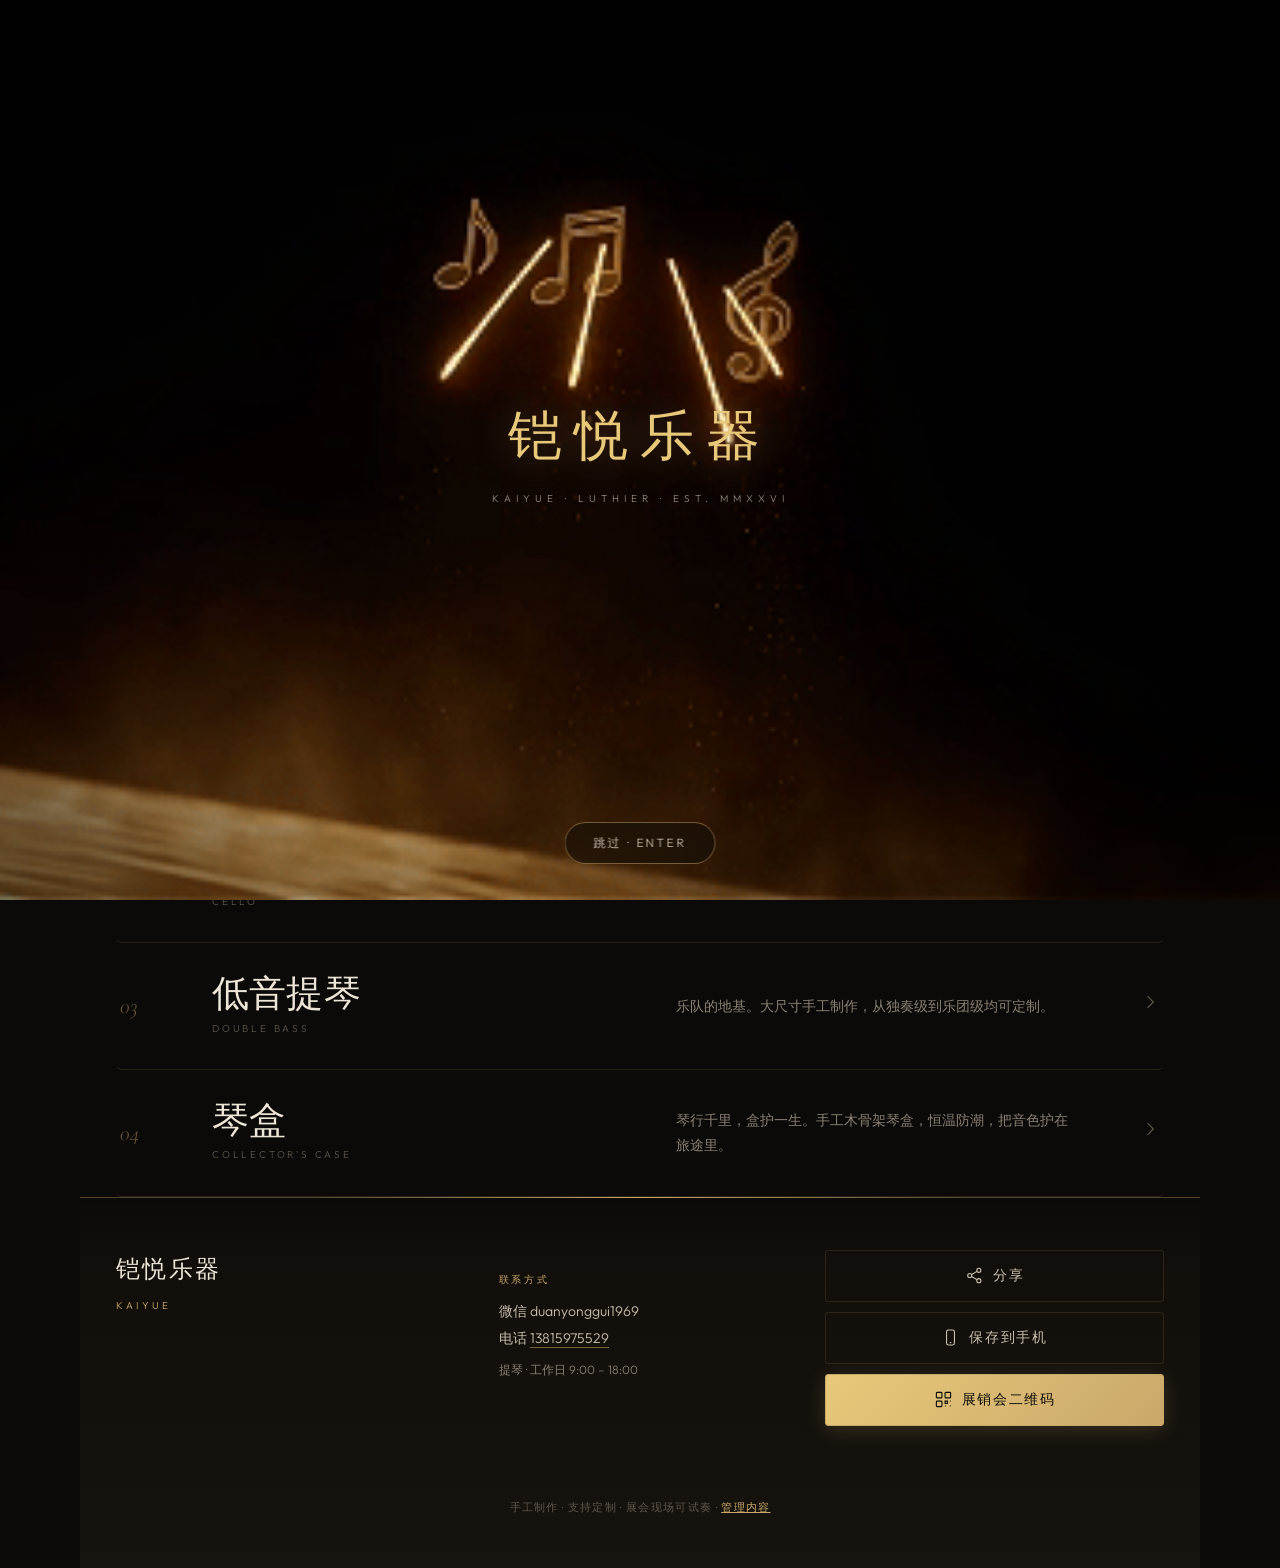
==== commit 673869f5: "fix: 开屏改用GIF图片替代video标签，兼容微信浏览器" ====
--- a/index.html
+++ b/index.html
@@ -10,13 +10,13 @@
 <link rel="preconnect" href="https://fonts.googleapis.com">
 <link rel="preconnect" href="https://fonts.gstatic.com" crossorigin>
 <link href="https://fonts.googleapis.com/css2?family=Cormorant+Garamond:ital,wght@0,300;0,400;0,500;0,600;1,300;1,400&family=Outfit:wght@300;400;500&display=swap" rel="stylesheet">
-<link rel="stylesheet" href="css/style.css?v=20260930">
+<link rel="stylesheet" href="css/style.css?v=20260930b">
 </head>
 <body>
 
 <!-- 开屏视频动画 -->
 <div class="splash" id="splash" aria-hidden="true">
-  <video class="splash-video" id="splashVideo" src="assets/splash.mp4" autoplay muted playsinline preload="auto"></video>
+  <img class="splash-video" src="assets/splash.gif" alt="" style="width:100%;height:100%;object-fit:cover">
   <div class="splash-vignette"></div>
   <div class="splash-brand">
     <div class="brand-cn">铠悦乐器</div>
@@ -46,9 +46,10 @@
 
   <nav class="series-rail" id="seriesRail" aria-label="系列切换">
     <button class="rail-chip" data-route="/" id="railHome">首页</button>
-    <button class="rail-chip" data-series="violin">小提琴</button>
-    <button class="rail-chip" data-series="cello">大提琴</button>
-    <button class="rail-chip" data-series="bass">低音提琴</button>
+    <button class="rail-chip" data-series="violin" data-lbl="violin">小提琴</button>
+    <button class="rail-chip" data-series="cello" data-lbl="cello">大提琴</button>
+    <button class="rail-chip" data-series="bass" data-lbl="bass">低音提琴</button>
+    <button class="rail-chip" data-series="s-mt4igi06" data-lbl="caseName">琴盒</button>
     <button class="rail-chip" data-route="/favorites" id="railFav">收藏</button>
   </nav>
 
@@ -61,8 +62,8 @@
     </div>
     <div class="footer-contact">
       <p class="footer-label" id="footerContactLabel">联系方式</p>
-      <p class="contact-line">微信 <span id="footerWechat">shixian_luthier</span></p>
-      <p class="contact-line">电话 <a href="tel:13800000000" id="footerPhone">138-0000-0000</a></p>
+      <p class="contact-line"><span data-lbl="wechat">微信</span> <span id="footerWechat">shixian_luthier</span></p>
+      <p class="contact-line"><span data-lbl="phone">电话</span> <a href="tel:13800000000" id="footerPhone">138-0000-0000</a></p>
       <p class="footer-note" id="footerNote"></p>
     </div>
     <div class="footer-actions">
@@ -79,7 +80,7 @@
         <span data-lbl="qr">展销会二维码</span>
       </button>
     </div>
-    <p class="footer-copy">手工制作 · 支持定制 · 展会现场可试奏 · <button class="admin-link" data-route="/admin">管理内容</button></p>
+    <p class="footer-copy"><span data-lbl="footerCopy"></span> · <button class="admin-link" data-route="/admin" data-lbl="adminLink">管理内容</button></p>
   </footer>
 </div>
 
@@ -102,6 +103,6 @@
 
 <div class="toast" id="toast" hidden></div>
 
-<script src="js/app.js?v=20260930" defer></script>
+<script src="js/app.js?v=20260930b" defer></script>
 </body>
 </html>
